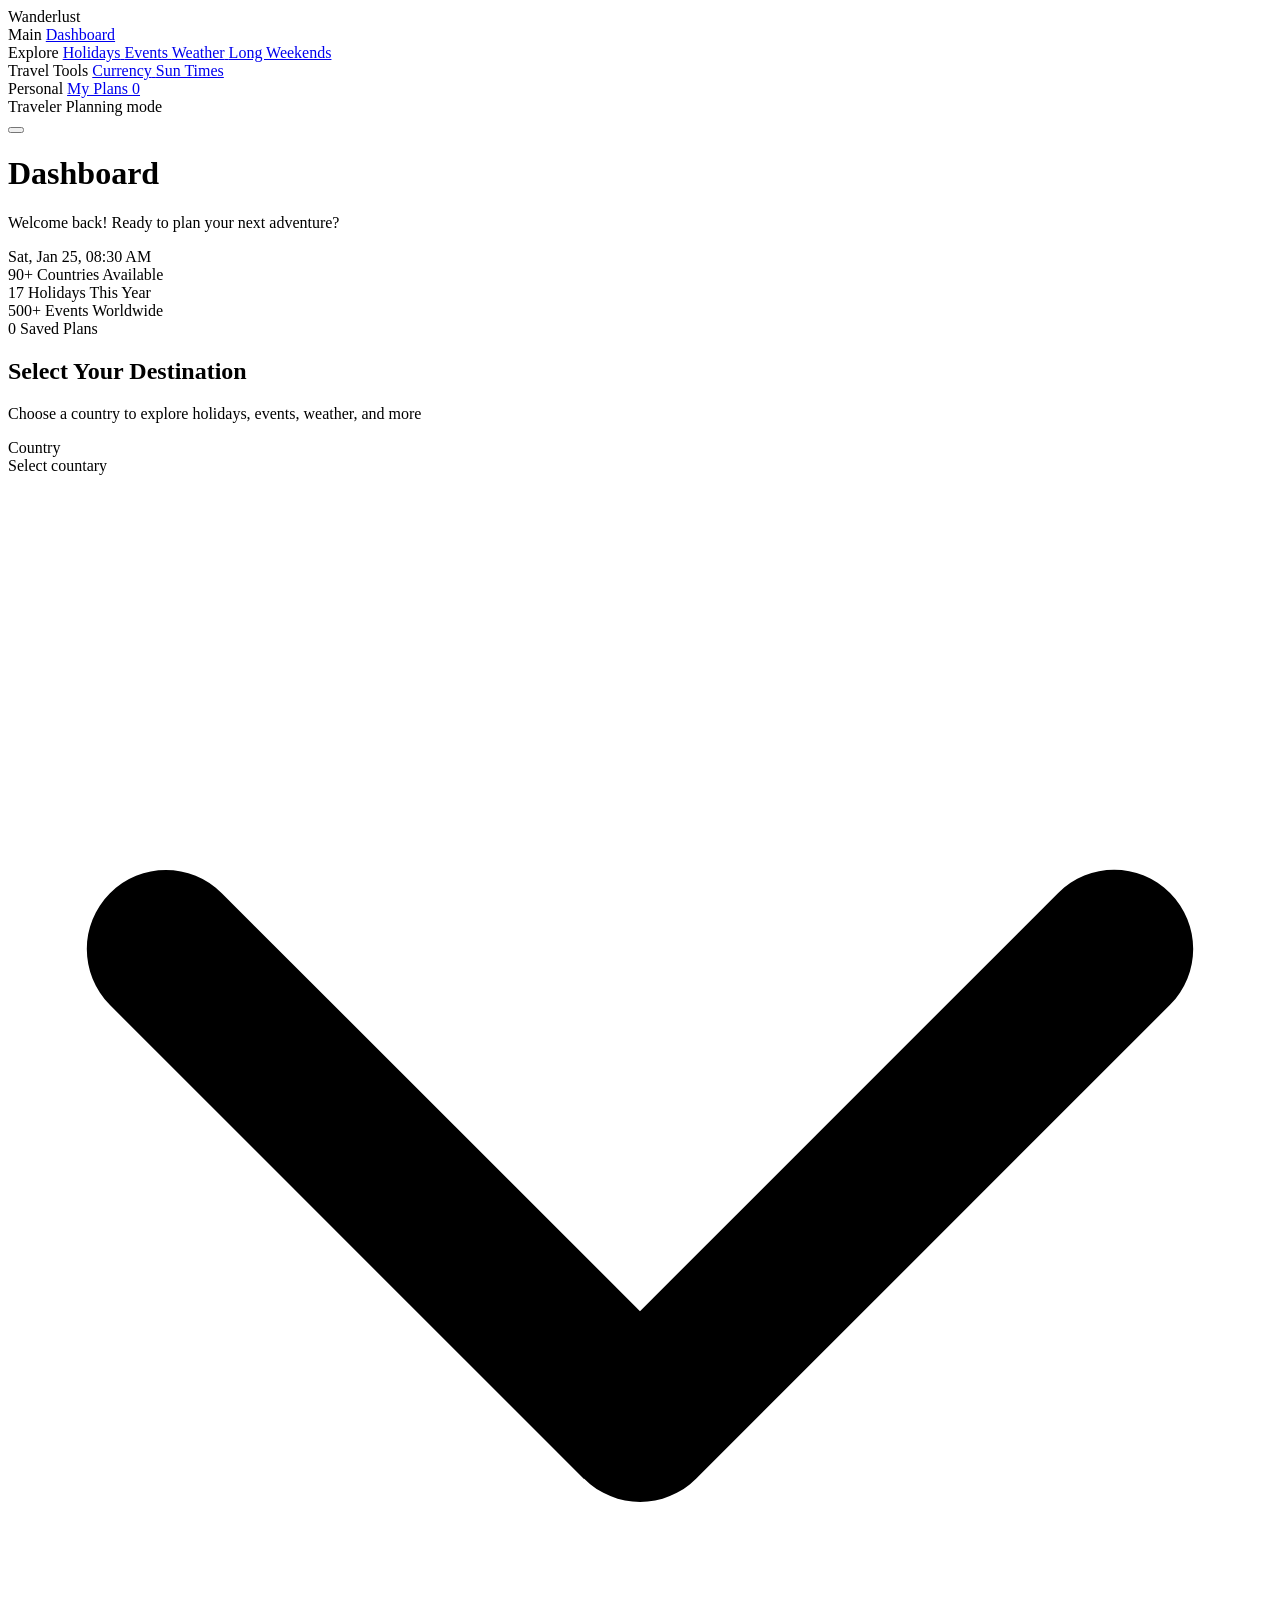
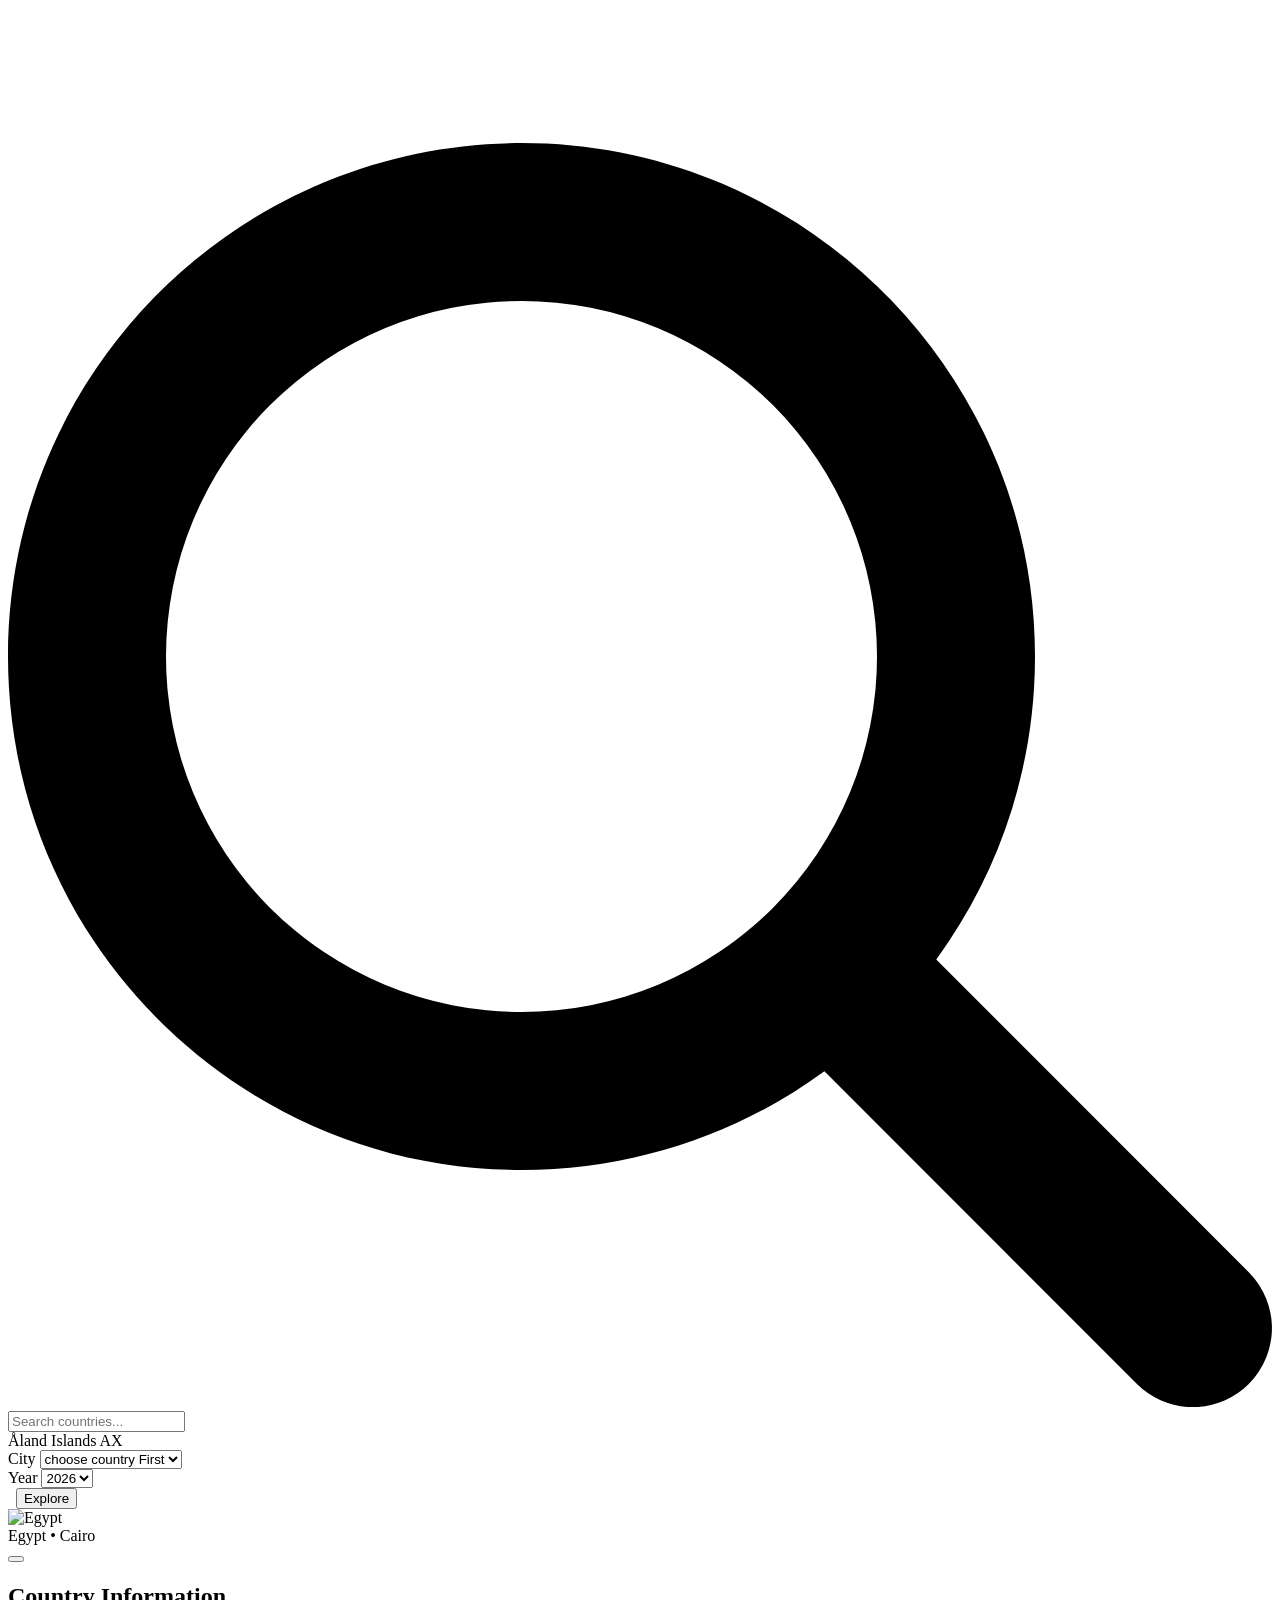
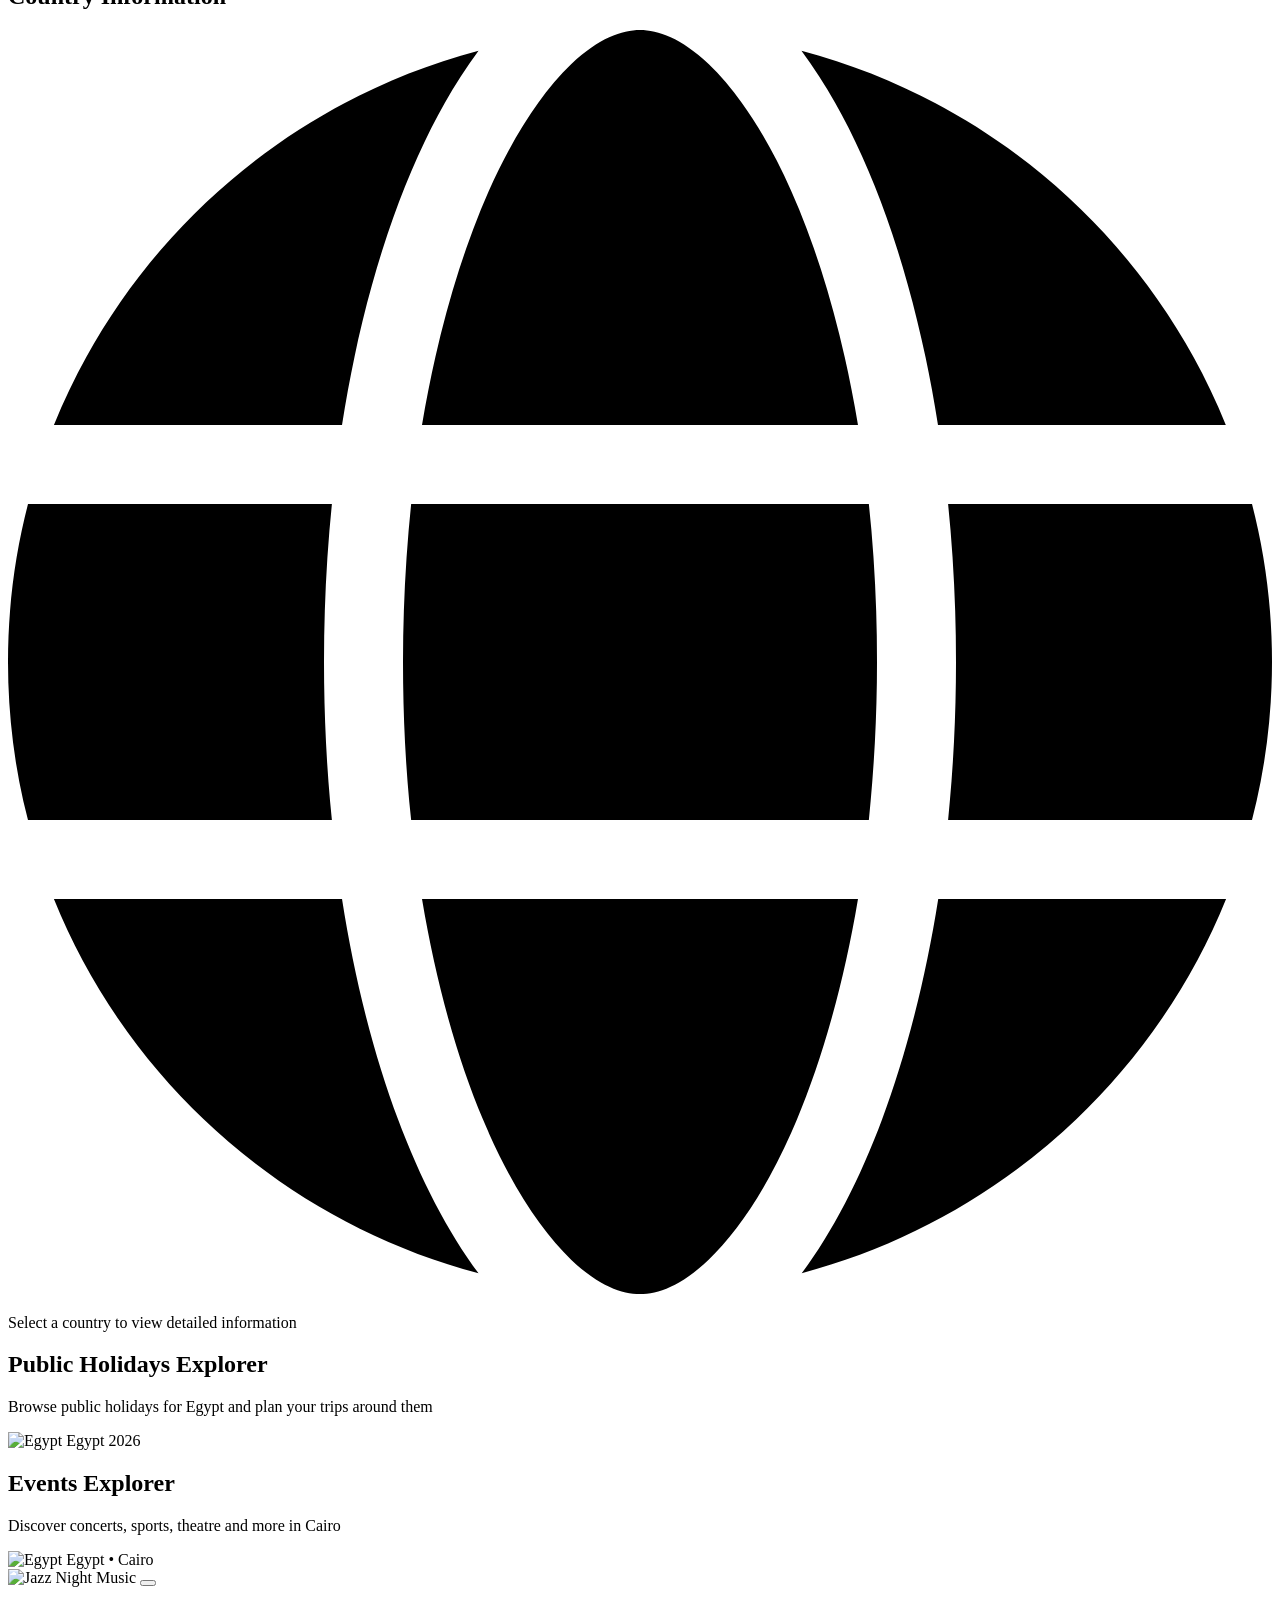
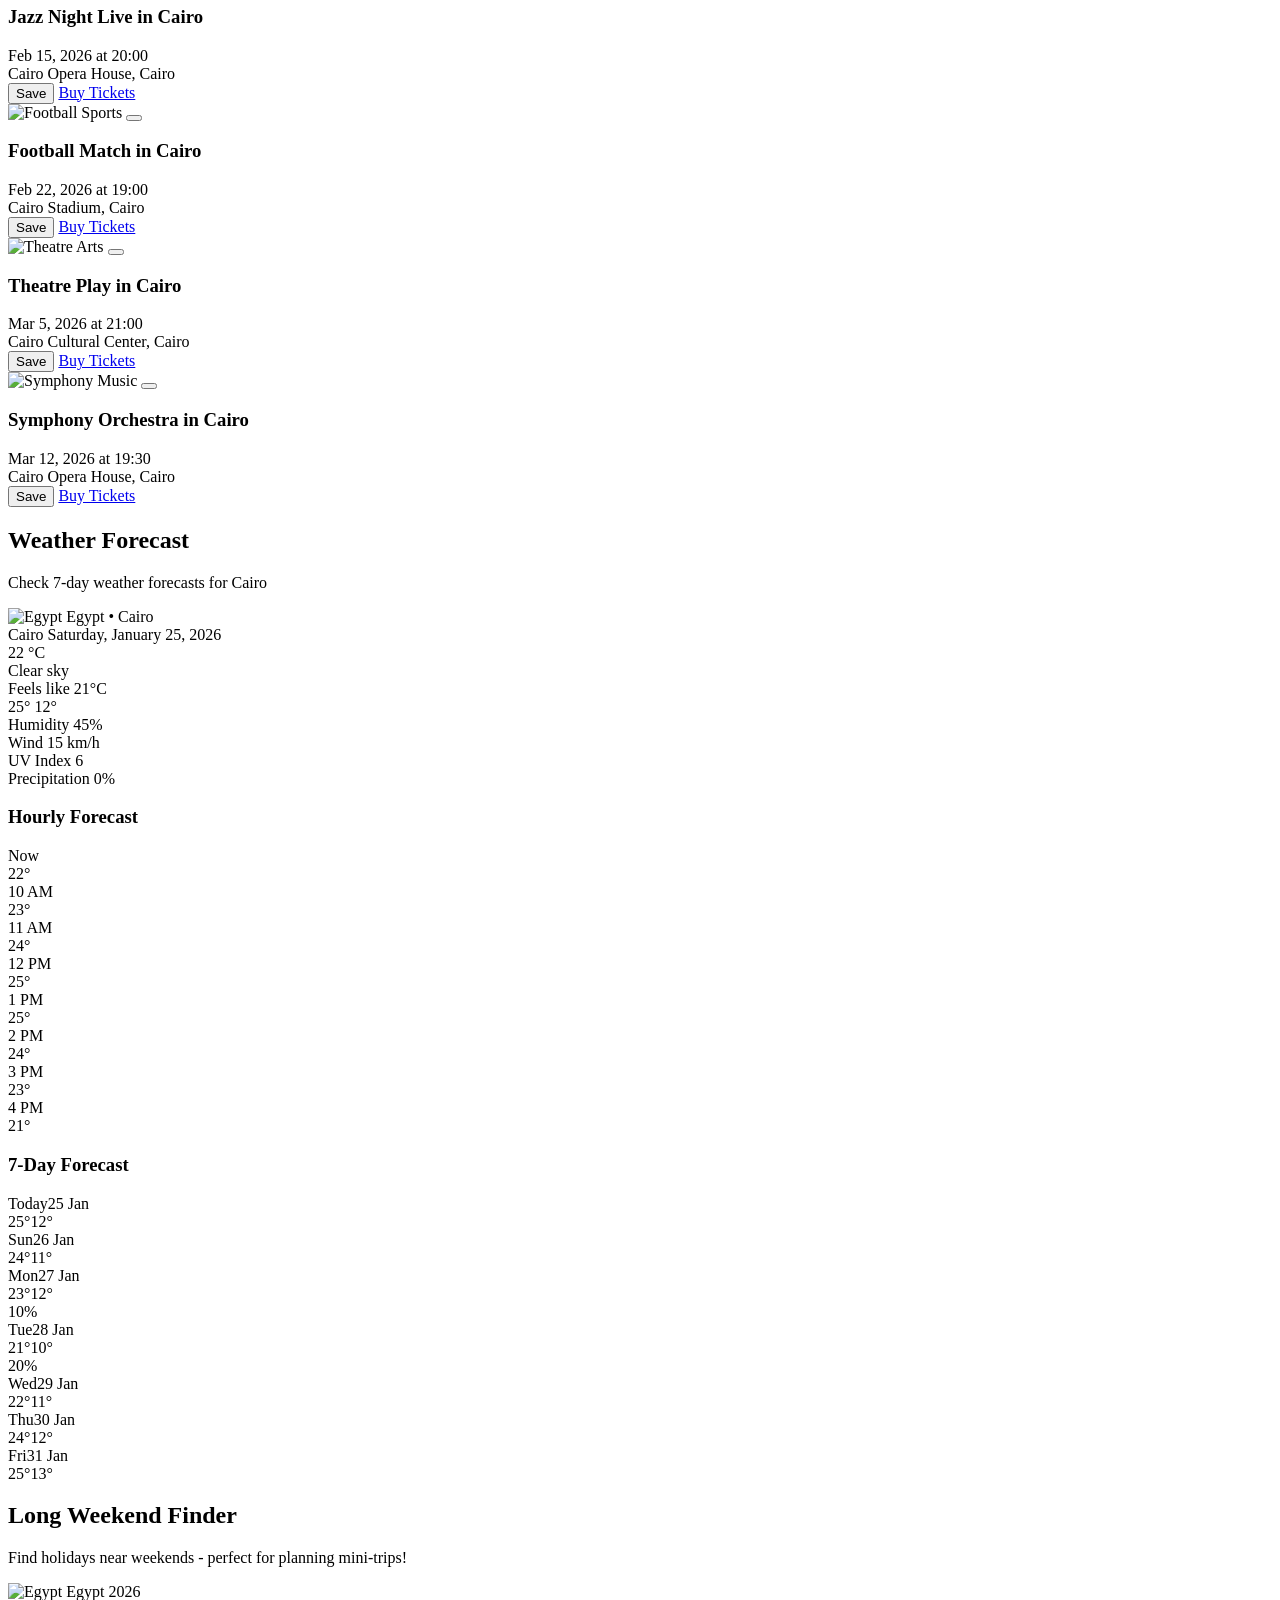
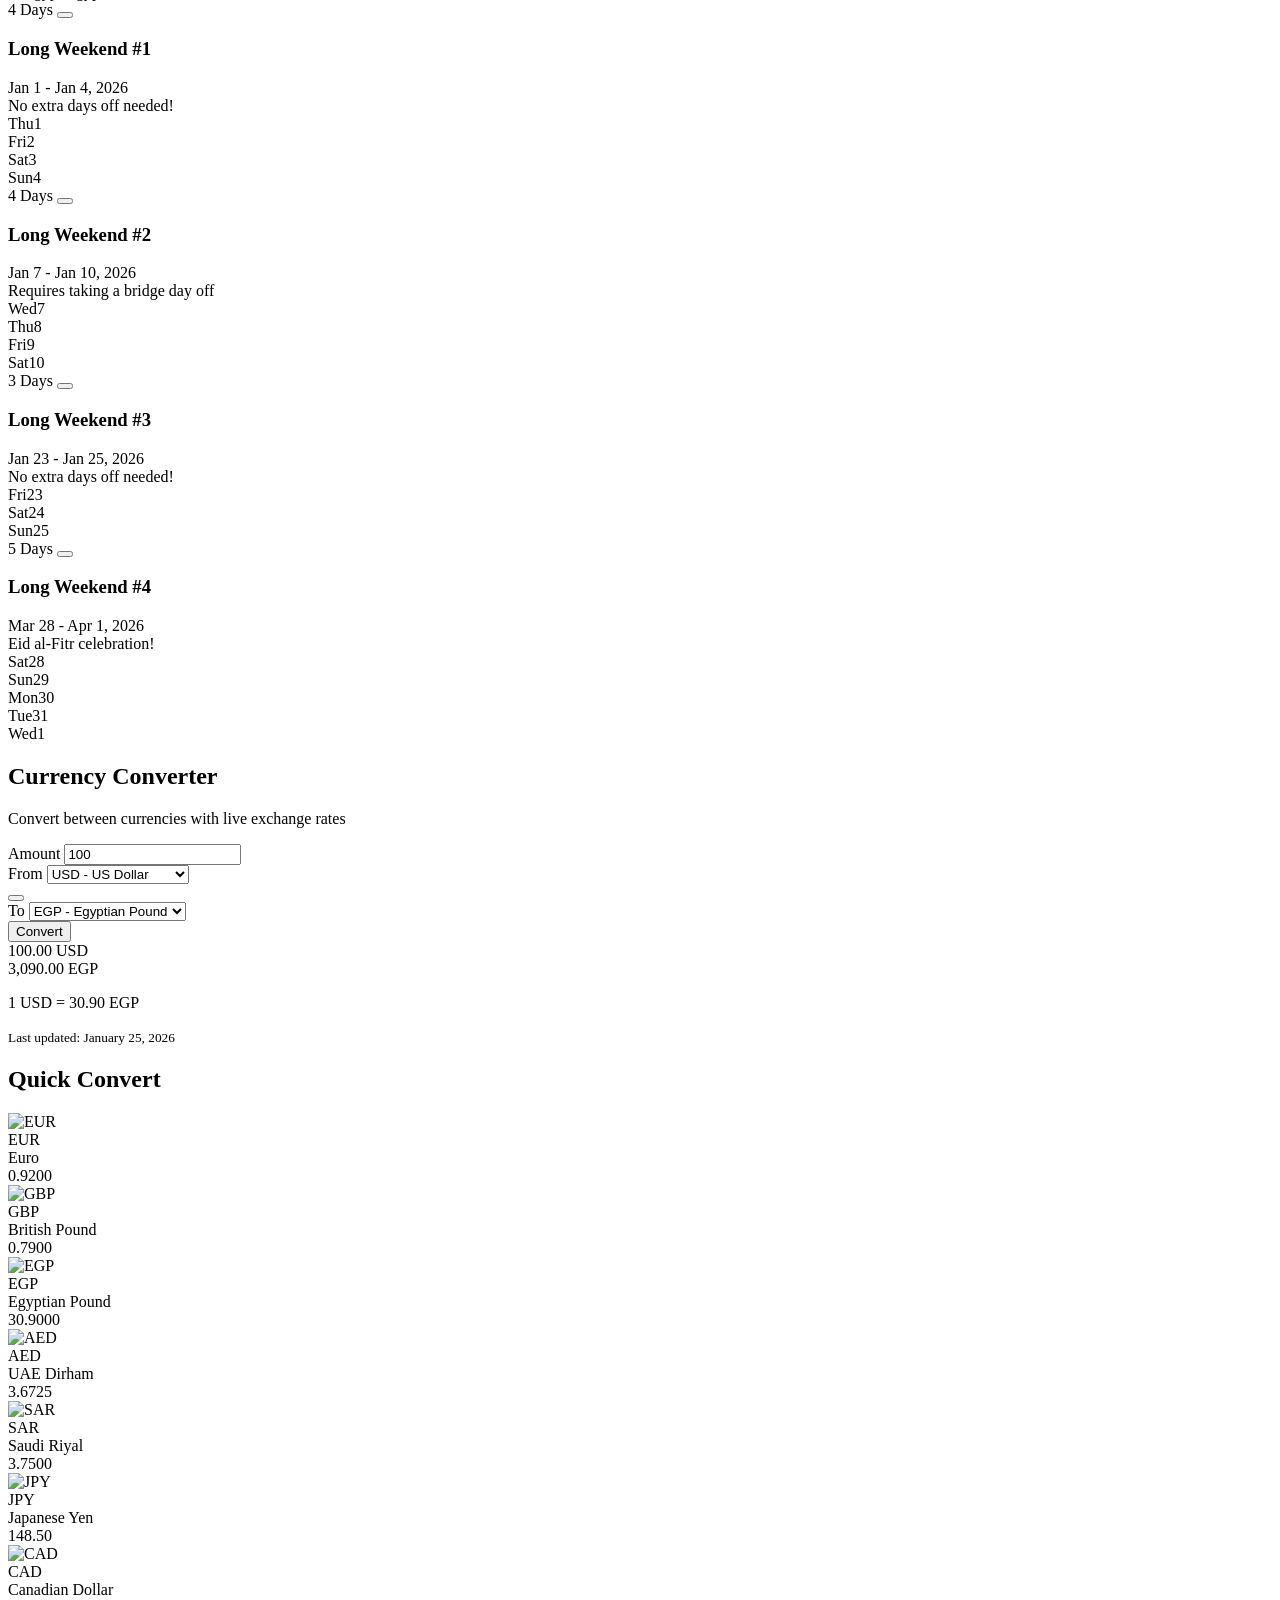
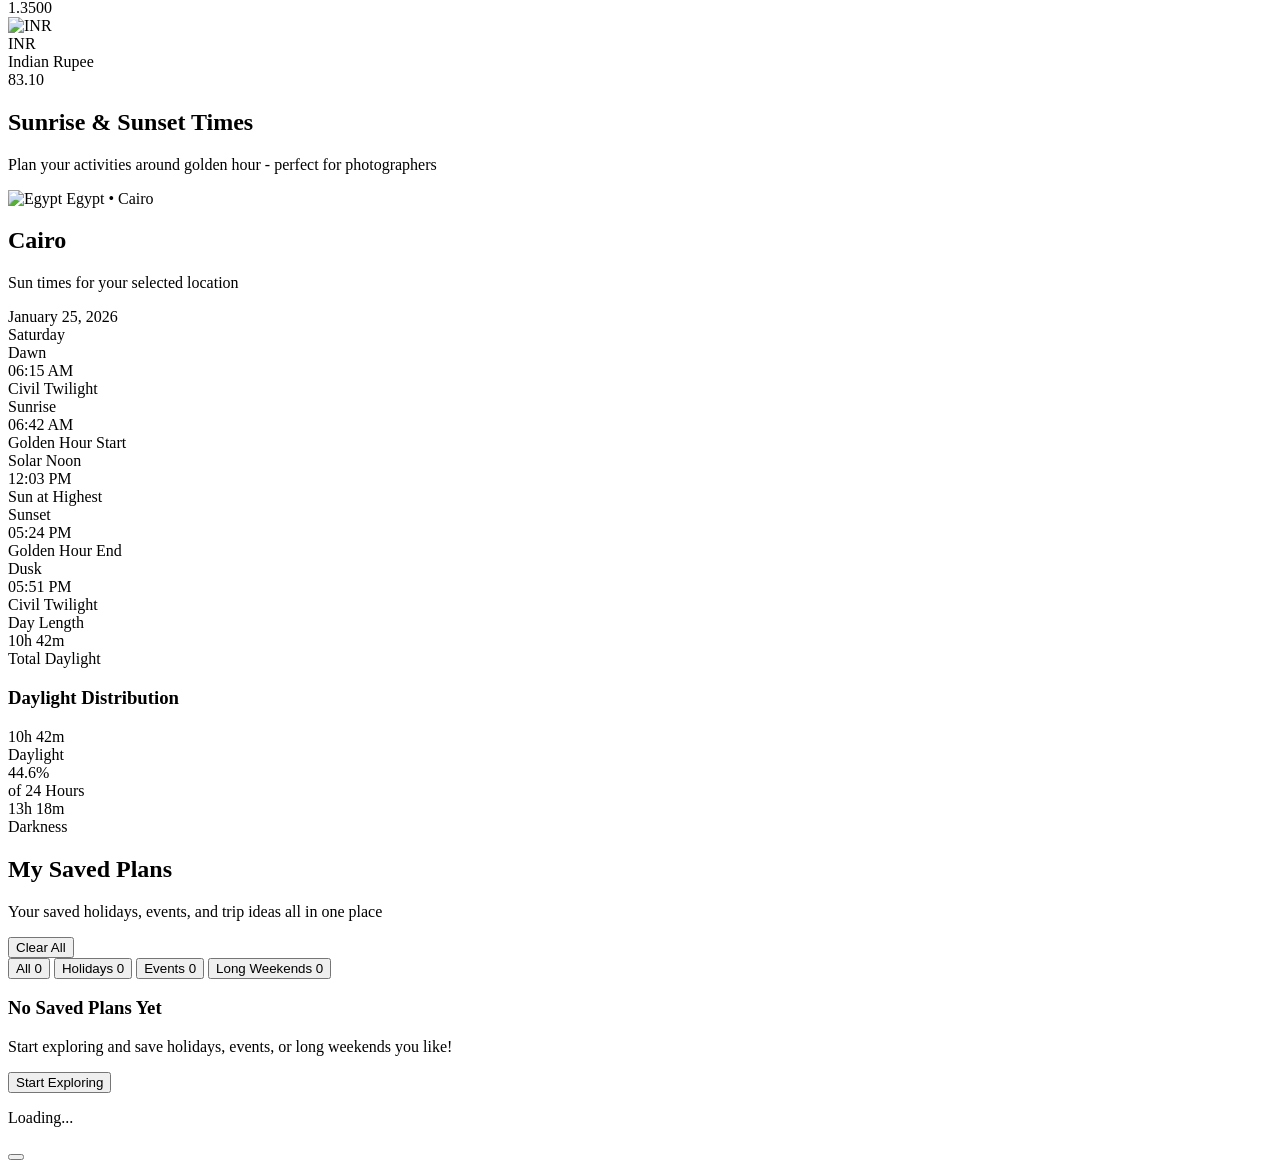
==== index.html @ de65365e "Update and rename index .html to index.html" ====
<!DOCTYPE html>
<html lang="en">
<head>
  <meta charset="UTF-8" />
  <meta name="viewport" content="width=device-width, initial-scale=1.0" />
  <title>Wanderlust - Your Global Travel Planner (Starter)</title>
  
  <!-- Font Awesome -->
  <script>window.FontAwesomeConfig = { autoReplaceSvg: "nest" };</script>
  <script src="https://cdnjs.cloudflare.com/ajax/libs/font-awesome/6.4.0/js/all.min.js" crossorigin="anonymous"></script>
  
  <!-- Google Fonts -->
  <link rel="preconnect" href="https://fonts.googleapis.com" />
  <link rel="preconnect" href="https://fonts.gstatic.com" crossorigin />
  <link href="https://fonts.googleapis.com/css2?family=Poppins:wght@300;400;500;600;700;800&family=Inter:wght@300;400;500;600;700&display=swap" rel="stylesheet" />
  
  <!-- SweetAlert2 -->
  <script src="https://cdn.jsdelivr.net/npm/sweetalert2@11"></script>
  
  <!-- Stylesheets-->
  <link rel="stylesheet" href="./src/css/base.css" />
  <link rel="stylesheet" href="./src/css/layout.css" />
  <link rel="stylesheet" href="./src/css/components.css" />
  <link rel="stylesheet" href="./src/css/dashboard.css" />
  <link rel="stylesheet" href="./src/css/views.css" />
  <link rel="stylesheet" href="./src/css/weather.css" />
  <link rel="stylesheet" href="./src/css/widgets.css" />
  <link rel="stylesheet" href="./src/css/utilities.css" />
  
</head>
<body>
  
  <div id="app" class="flex min-h-screen">
    
    <!-- ======================= SIDEBAR ======================= -->
    <aside id="sidebar" class="sidebar">
      <div class="sidebar-logo">
        <div class="logo-icon"><i class="fa-solid fa-paper-plane"></i></div>
        <span class="logo-text">Wanderlust</span>
      </div>
      
      <nav class="sidebar-nav">
        <div class="nav-section">
          <span class="nav-section-title">Main</span>
          <a href="#" data-view="dashboard" class="nav-item active">
            <i class="fa-solid fa-house"></i><span>Dashboard</span>
          </a>
        </div>
        
        <div class="nav-section">
          <span class="nav-section-title">Explore</span>
          <a href="#" data-view="holidays"  class="nav-item" id="show-holidays-btn">
            <i class="fa-solid fa-calendar-days" ></i><span>Holidays</span>
          </a>
          <a href="#" data-view="events" class="nav-item">
            <i class="fa-solid fa-ticket"></i><span>Events</span>
          </a>
          <a href="#" data-view="weather" class="nav-item">
            <i class="fa-solid fa-cloud-sun"></i><span>Weather</span>
          </a>
          <a href="#" data-view="long-weekends" class="nav-item">
            <i class="fa-solid fa-umbrella-beach"></i><span>Long Weekends</span>
          </a>
        </div>
        
        <div class="nav-section">
          <span class="nav-section-title">Travel Tools</span>
          <a href="#" data-view="currency" class="nav-item">
            <i class="fa-solid fa-money-bill-transfer"></i><span>Currency</span>
          </a>
          <a href="#" data-view="sun-times" class="nav-item">
            <i class="fa-solid fa-sun"></i><span>Sun Times</span>
          </a>
        </div>
        
        <div class="nav-section">
          <span class="nav-section-title">Personal</span>
          <a href="#" data-view="my-plans" class="nav-item">
            <i class="fa-solid fa-heart"></i><span>My Plans</span>
            <span id="plans-count" class="nav-badge hidden">0</span>
          </a>
        </div>
      </nav>
      
      <div class="sidebar-footer">
        <div class="sidebar-user">
          <div class="user-avatar"><i class="fa-solid fa-user"></i></div>
          <div class="user-info">
            <span class="user-name">Traveler</span>
            <span class="user-status">Planning mode</span>
          </div>
        </div>
      </div>
    </aside>
    
    <div id="sidebar-overlay" class="sidebar-overlay hidden"></div>
    
    <!-- ======================= MAIN CONTENT ======================= -->
    <div class="main-wrapper">
      
      <!-- ======================= TOP HEADER ======================= -->
      <header id="top-header" class="top-header">
        <button id="mobile-menu-btn" class="mobile-menu-btn">
          <i class="fa-solid fa-bars"></i>
        </button>
        
        <div class="header-title">
          <h1 id="page-title">Dashboard</h1>
          <p id="page-subtitle">Welcome back! Ready to plan your next adventure?</p>
        </div>
        
        <div class="header-actions">
          <div class="header-datetime">
            <i class="fa-regular fa-clock"></i>
            <span id="current-datetime">Sat, Jan 25, 08:30 AM</span>
          </div>
        </div>
      </header>
      
      <!-- ======================= MAIN CONTENT AREA ======================= -->
      <main id="main-content" class="main-content">
        
        <!-- ==================== DASHBOARD VIEW ==================== -->
        <section id="dashboard-view" class="view active">
          
          <!-- Stats Cards -->
          <div class="stats-grid">
            <div class="stat-card stat-primary">
              <div class="stat-icon"><i class="fa-solid fa-earth-americas"></i></div>
              <div class="stat-content">
                <span class="stat-value" id="stat-countries">90+</span>
                <span class="stat-label">Countries Available</span>
              </div>
            </div>
            <div class="stat-card stat-success">
              <div class="stat-icon"><i class="fa-solid fa-calendar-check"></i></div>
              <div class="stat-content">
                <span class="stat-value" id="stat-holidays">17</span>
                <span class="stat-label">Holidays This Year</span>
              </div>
            </div>
            <div class="stat-card stat-warning">
              <div class="stat-icon"><i class="fa-solid fa-star"></i></div>
              <div class="stat-content">
                <span class="stat-value" id="stat-events">500+</span>
                <span class="stat-label">Events Worldwide</span>
              </div>
            </div>
            <div class="stat-card stat-danger">
              <div class="stat-icon"><i class="fa-solid fa-heart"></i></div>
              <div class="stat-content">
                <span class="stat-value" id="stat-saved">0</span>
                <span class="stat-label">Saved Plans</span>
              </div>
            </div>
          </div>
          
          <!-- Global Country Search -->
          <div class="section-card search-section">
            <div class="section-header">
              <h2><i class="fa-solid fa-globe"></i> Select Your Destination</h2>
              <p class="section-subtitle">Choose a country to explore holidays, events, weather, and more</p>
            </div>
            <div class="dashboard-search-form">
              <div class="search-form-row">
                <div class="form-group flex-2">
                  <label><i class="fa-solid fa-earth-americas"></i> Country</label>
                 <!-- <select id="global-country" class="form-select">
                    <option value="">Select Country</option>
                    <option value="EG" selected>🇪🇬 Egypt</option>
                     TODO: Populate dynamically from API 
                  </select>-->
                <!------------------------------------->
                <div class="custom-select-wrapper" id="global-country-custom"><div class="custom-select-trigger open">
    <span class="flag" ><img src="" alt="AL" class="flag-img" onerror="this.style.display='none'"></span>
    <span class="selected-text">Select countary</span>
    <i class="arrow" data-fa-i2svg=""><svg class="svg-inline--fa fa-chevron-down" aria-hidden="true" focusable="false" data-prefix="fas" data-icon="chevron-down" role="img" xmlns="http://www.w3.org/2000/svg" viewBox="0 0 512 512" data-fa-i2svg=""><path fill="currentColor" d="M233.4 406.6c12.5 12.5 32.8 12.5 45.3 0l192-192c12.5-12.5 12.5-32.8 0-45.3s-32.8-12.5-45.3 0L256 338.7 86.6 169.4c-12.5-12.5-32.8-12.5-45.3 0s-12.5 32.8 0 45.3l192 192z"></path></svg></i>
  </div><div class="custom-select-dropdown ">
    <div class="custom-select-search">
      <i data-fa-i2svg=""><svg class="svg-inline--fa fa-magnifying-glass" aria-hidden="true" focusable="false" data-prefix="fas" data-icon="magnifying-glass" role="img" xmlns="http://www.w3.org/2000/svg" viewBox="0 0 512 512" data-fa-i2svg=""><path fill="currentColor" d="M416 208c0 45.9-14.9 88.3-40 122.7L502.6 457.4c12.5 12.5 12.5 32.8 0 45.3s-32.8 12.5-45.3 0L330.7 376c-34.4 25.2-76.8 40-122.7 40C93.1 416 0 322.9 0 208S93.1 0 208 0S416 93.1 416 208zM208 352a144 144 0 1 0 0-288 144 144 0 1 0 0 288z"></path></svg></i>
      <input type="text" placeholder="Search countries..." autocomplete="off">
    </div>
    <div class="custom-select-options">
    <div class="custom-select-option" data-value="AX" data-name="Åland Islands">
      <img src="" alt="AX" class="flag-img" onerror="this.style.display='none'">
      <span class="country-name">Åland Islands</span>
      <span class="country-code">AX</span>
    </div>
  </div>
  </div></div>
                </div>
                <div class="form-group flex-2">
                  <label><i class="fa-solid fa-city"></i> City</label>
                  <select id="global-city" class="form-select">
                    <option value="Cairo" selected>choose country First</option>
                    <option value="Alexandria"></option>
                  </select>
                </div>
                <div class="form-group flex-1">
                  <label><i class="fa-solid fa-calendar"></i> Year</label>
                  <select id="global-year" class="form-select">
                    <option value="2026" selected>2026</option>
                    <option value="2027">2027</option>
                    <option value="2028">2028</option>
                  </select>
                </div>
                <div class="form-group search-btn-group">
                  <label>&nbsp;</label>
                  <button type="button" id="global-search-btn" class="btn btn-primary btn-explore">
                    <i class="fa-solid fa-magnifying-glass"></i>
                    <span>Explore</span>
                  </button>
                </div>
              </div>
              
              <!-- Selected Destination Display - STATIC EGYPT DATA -->
              <div id="selected-destination" class="selected-destination hidden">
                <div class="selected-flag">
                  <img id="selected-country-flag" src="https://flagcdn.com/w80/eg.png" alt="Egypt">
                </div>
                <div class="selected-info "  >
                  <span class="selected-country-name" id="selected-country-name">Egypt</span>
                  <span class="selected-city-name" id="selected-city-name">• Cairo</span>
                </div>
                <button class="clear-selection-btn" id="clear-selection-btn" >
                  <i class="fa-solid fa-xmark"></i>
                </button>
              </div>
            </div>
          </div>
          
          <!-- Country Info Section - STATIC EGYPT DATA -->
           
          <div class="section-card country-info-section" id="dashboard-country-info-section">
            <div class="section-header">
              <h2><i class="fa-solid fa-flag"></i> Country Information</h2>
            </div>
          <!--  <div id="dashboard-country-info" class="dashboard-country-info">
              
              <div class="dashboard-country-header">
                <img src="https://flagcdn.com/w160/eg.png" alt="Egypt" class="dashboard-country-flag">
                <div class="dashboard-country-title">
                  <h3>Egypt</h3>
                  <p class="official-name">Arab Republic of Egypt</p>
                  <span class="region"><i class="fa-solid fa-location-dot"></i> Africa • Northern Africa</span>
                </div>
              </div>
              
              <div class="dashboard-local-time">
                <div class="local-time-display">
                  <i class="fa-solid fa-clock"></i>
                  <span class="local-time-value" id="country-local-time">08:30:45 AM</span>
                  <span class="local-time-zone">UTC+02:00</span>
                </div>
              </div>
              
              <div class="dashboard-country-grid">
                <div class="dashboard-country-detail">
                  <i class="fa-solid fa-building-columns"></i>
                  <span class="label">Capital</span>
                  <span class="value">Cairo</span>
                </div>
                <div class="dashboard-country-detail">
                  <i class="fa-solid fa-users"></i>
                  <span class="label">Population</span>
                  <span class="value">102,334,403</span>
                </div>
                <div class="dashboard-country-detail">
                  <i class="fa-solid fa-ruler-combined"></i>
                  <span class="label">Area</span>
                  <span class="value">1,002,450 km²</span>
                </div>
                <div class="dashboard-country-detail">
                  <i class="fa-solid fa-globe"></i>
                  <span class="label">Continent</span>
                  <span class="value">Africa</span>
                </div>
                <div class="dashboard-country-detail">
                  <i class="fa-solid fa-phone"></i>
                  <span class="label">Calling Code</span>
                  <span class="value">+20</span>
                </div>
                <div class="dashboard-country-detail">
                  <i class="fa-solid fa-car"></i>
                  <span class="label">Driving Side</span>
                  <span class="value">Right</span>
                </div>
                <div class="dashboard-country-detail">
                  <i class="fa-solid fa-calendar-week"></i>
                  <span class="label">Week Starts</span>
                  <span class="value">Saturday</span>
                </div>
              </div>
              
              <div class="dashboard-country-extras">
                <div class="dashboard-country-extra">
                  <h4><i class="fa-solid fa-coins"></i> Currency</h4>
                  <div class="extra-tags">
                    <span class="extra-tag">Egyptian Pound (EGP £)</span>
                  </div>
                </div>
                <div class="dashboard-country-extra">
                  <h4><i class="fa-solid fa-language"></i> Languages</h4>
                  <div class="extra-tags">
                    <span class="extra-tag">Arabic</span>
                  </div>
                </div>
                <div class="dashboard-country-extra">
                  <h4><i class="fa-solid fa-map-location-dot"></i> Neighbors</h4>
                  <div class="extra-tags">
                    <span class="extra-tag border-tag">LBY</span>
                    <span class="extra-tag border-tag">SDN</span>
                    <span class="extra-tag border-tag">ISR</span>
                    <span class="extra-tag border-tag">PSE</span>
                  </div>
                </div>
              </div>
              
              <div class="dashboard-country-actions">
                <a href="https://www.google.com/maps/place/Egypt" target="_blank" class="btn-map-link">
                  <i class="fa-solid fa-map"></i> View on Google Maps
                </a>
              </div>
              
            </div>-->
           <div class="country-info-placeholder">
        <div class="placeholder-icon">
          <i data-fa-i2svg=""><svg class="svg-inline--fa fa-globe" aria-hidden="true" focusable="false" data-prefix="fas" data-icon="globe" role="img" xmlns="http://www.w3.org/2000/svg" viewBox="0 0 512 512" data-fa-i2svg=""><path fill="currentColor" d="M352 256c0 22.2-1.2 43.6-3.3 64H163.3c-2.2-20.4-3.3-41.8-3.3-64s1.2-43.6 3.3-64H348.7c2.2 20.4 3.3 41.8 3.3 64zm28.8-64H503.9c5.3 20.5 8.1 41.9 8.1 64s-2.8 43.5-8.1 64H380.8c2.1-20.6 3.2-42 3.2-64s-1.1-43.4-3.2-64zm112.6-32H376.7c-10-63.9-29.8-117.4-55.3-151.6c78.3 20.7 142 77.5 171.9 151.6zm-149.1 0H167.7c6.1-36.4 15.5-68.6 27-94.7c10.5-23.6 22.2-40.7 33.5-51.5C239.4 3.2 248.7 0 256 0s16.6 3.2 27.8 13.8c11.3 10.8 23 27.9 33.5 51.5c11.6 26 20.9 58.2 27 94.7zm-209 0H18.6C48.6 85.9 112.2 29.1 190.6 8.4C165.1 42.6 145.3 96.1 135.3 160zM8.1 192H131.2c-2.1 20.6-3.2 42-3.2 64s1.1 43.4 3.2 64H8.1C2.8 299.5 0 278.1 0 256s2.8-43.5 8.1-64zM194.7 446.6c-11.6-26-20.9-58.2-27-94.6H344.3c-6.1 36.4-15.5 68.6-27 94.6c-10.5 23.6-22.2 40.7-33.5 51.5C272.6 508.8 263.3 512 256 512s-16.6-3.2-27.8-13.8c-11.3-10.8-23-27.9-33.5-51.5zM135.3 352c10 63.9 29.8 117.4 55.3 151.6C112.2 482.9 48.6 426.1 18.6 352H135.3zm358.1 0c-30 74.1-93.6 130.9-171.9 151.6c25.5-34.2 45.2-87.7 55.3-151.6H493.4z"></path></svg></i>
        </div>
        <p>Select a country to view detailed information</p>
         </div>
          </div>
          
        </section>
        
        <!-- ==================== HOLIDAYS VIEW - STATIC EGYPT 2026 DATA ==================== -->
        <section id="holidays-view" class="view">
          <div class="view-header-card gradient-green">
            <div class="view-header-icon"><i class="fa-solid fa-calendar-days"></i></div>
            <div class="view-header-content">
              <h2>Public Holidays Explorer</h2>
              <p>Browse public holidays for Egypt and plan your trips around them</p>
            </div>
            <div class="view-header-selection" id="holidays-selection">
              <div class="current-selection-badge">
                <img src="https://flagcdn.com/w40/eg.png" alt="Egypt" class="selection-flag">
                <span>Egypt</span>
                <span class="selection-year">2026</span>
              </div>
            </div>
          </div>
          
          <div id="holidays-content" class="holidays-content">
            <!-- Static Egypt 2026 Holidays -->
            <!-- <div class="holiday-card">
              <div class="holiday-card-header">
                <div class="holiday-date-box"><span class="day">1</span><span class="month">Jan</span></div>
                <button class="holiday-action-btn"><i class="fa-regular fa-heart"></i></button>
              </div>
              <h3>New Year's Day</h3>
              <p class="holiday-name">New Year's Day</p>
              <div class="holiday-card-footer">
                <span class="holiday-day-badge"><i class="fa-regular fa-calendar"></i> Thursday</span>
                <span class="holiday-type-badge">Public</span>
              </div>
            </div>
            
            <div class="holiday-card">
              <div class="holiday-card-header">
                <div class="holiday-date-box"><span class="day">7</span><span class="month">Jan</span></div>
                <button class="holiday-action-btn"><i class="fa-regular fa-heart"></i></button>
              </div>
              <h3>Coptic Christmas</h3>
              <p class="holiday-name">Orthodox Christmas Day</p>
              <div class="holiday-card-footer">
                <span class="holiday-day-badge"><i class="fa-regular fa-calendar"></i> Wednesday</span>
                <span class="holiday-type-badge">Public</span>
              </div>
            </div>
            
            <div class="holiday-card">
              <div class="holiday-card-header">
                <div class="holiday-date-box"><span class="day">25</span><span class="month">Jan</span></div>
                <button class="holiday-action-btn"><i class="fa-regular fa-heart"></i></button>
              </div>
              <h3>Revolution Day</h3>
              <p class="holiday-name">25 January Revolution</p>
              <div class="holiday-card-footer">
                <span class="holiday-day-badge"><i class="fa-regular fa-calendar"></i> Sunday</span>
                <span class="holiday-type-badge">Public</span>
              </div>
            </div>
            
            <div class="holiday-card">
              <div class="holiday-card-header">
                <div class="holiday-date-box"><span class="day">30</span><span class="month">Mar</span></div>
                <button class="holiday-action-btn"><i class="fa-regular fa-heart"></i></button>
              </div>
              <h3>Eid al-Fitr</h3>
              <p class="holiday-name">End of Ramadan</p>
              <div class="holiday-card-footer">
                <span class="holiday-day-badge"><i class="fa-regular fa-calendar"></i> Monday</span>
                <span class="holiday-type-badge">Public</span>
              </div>
            </div>
            
            <div class="holiday-card">
              <div class="holiday-card-header">
                <div class="holiday-date-box"><span class="day">25</span><span class="month">Apr</span></div>
                <button class="holiday-action-btn"><i class="fa-regular fa-heart"></i></button>
              </div>
              <h3>Sinai Liberation Day</h3>
              <p class="holiday-name">Sinai Liberation Day</p>
              <div class="holiday-card-footer">
                <span class="holiday-day-badge"><i class="fa-regular fa-calendar"></i> Saturday</span>
                <span class="holiday-type-badge">Public</span>
              </div>
            </div>
            
            <div class="holiday-card">
              <div class="holiday-card-header">
                <div class="holiday-date-box"><span class="day">1</span><span class="month">May</span></div>
                <button class="holiday-action-btn"><i class="fa-regular fa-heart"></i></button>
              </div>
              <h3>Labour Day</h3>
              <p class="holiday-name">International Workers' Day</p>
              <div class="holiday-card-footer">
                <span class="holiday-day-badge"><i class="fa-regular fa-calendar"></i> Friday</span>
                <span class="holiday-type-badge">Public</span>
              </div>
            </div>
            
            <div class="holiday-card">
              <div class="holiday-card-header">
                <div class="holiday-date-box"><span class="day">6</span><span class="month">Jun</span></div>
                <button class="holiday-action-btn"><i class="fa-regular fa-heart"></i></button>
              </div>
              <h3>Eid al-Adha</h3>
              <p class="holiday-name">Feast of Sacrifice</p>
              <div class="holiday-card-footer">
                <span class="holiday-day-badge"><i class="fa-regular fa-calendar"></i> Saturday</span>
                <span class="holiday-type-badge">Public</span>
              </div>
            </div>
            
            <div class="holiday-card">
              <div class="holiday-card-header">
                <div class="holiday-date-box"><span class="day">23</span><span class="month">Jul</span></div>
                <button class="holiday-action-btn"><i class="fa-regular fa-heart"></i></button>
              </div>
              <h3>Revolution Day</h3>
              <p class="holiday-name">23 July Revolution</p>
              <div class="holiday-card-footer">
                <span class="holiday-day-badge"><i class="fa-regular fa-calendar"></i> Thursday</span>
                <span class="holiday-type-badge">Public</span>
              </div>
            </div>
            
            <div class="holiday-card">
              <div class="holiday-card-header">
                <div class="holiday-date-box"><span class="day">6</span><span class="month">Oct</span></div>
                <button class="holiday-action-btn"><i class="fa-regular fa-heart"></i></button>
              </div>
              <h3>Armed Forces Day</h3>
              <p class="holiday-name">October War Victory Day</p>
              <div class="holiday-card-footer">
                <span class="holiday-day-badge"><i class="fa-regular fa-calendar"></i> Tuesday</span>
                <span class="holiday-type-badge">Public</span>
              </div>
            </div>
          </div> -->
        </section>
        
        <!-- ==================== EVENTS VIEW - STATIC CAIRO DATA ==================== -->
        <section id="events-view" class="view">
          <div class="view-header-card gradient-purple">
            <div class="view-header-icon"><i class="fa-solid fa-ticket"></i></div>
            <div class="view-header-content">
              <h2>Events Explorer</h2>
              <p>Discover concerts, sports, theatre and more in Cairo</p>
            </div>
            <div class="view-header-selection">
              <div class="current-selection-badge">
                <img src="https://flagcdn.com/w40/eg.png" alt="Egypt" class="selection-flag">
                <span>Egypt</span>
                <span class="selection-city">• Cairo</span>
              </div>
            </div>
          </div>
          
          <div id="events-content" class="events-grid-layout">
            <div class="event-card">
              <div class="event-card-image">
                <img src="https://images.unsplash.com/photo-1493225457124-a3eb161ffa5f?w=400&h=200&fit=crop" alt="Jazz Night">
                <span class="event-card-category">Music</span>
                <button class="event-card-save"><i class="fa-regular fa-heart"></i></button>
              </div>
              <div class="event-card-body">
                <h3>Jazz Night Live in Cairo</h3>
                <div class="event-card-info">
                  <div><i class="fa-regular fa-calendar"></i>Feb 15, 2026 at 20:00</div>
                  <div><i class="fa-solid fa-location-dot"></i>Cairo Opera House, Cairo</div>
                </div>
                <div class="event-card-footer">
                  <button class="btn-event"><i class="fa-regular fa-heart"></i> Save</button>
                  <a href="#" class="btn-buy-ticket"><i class="fa-solid fa-ticket"></i> Buy Tickets</a>
                </div>
              </div>
            </div>
            
            <div class="event-card">
              <div class="event-card-image">
                <img src="https://images.unsplash.com/photo-1461896836934-ffe607ba8211?w=400&h=200&fit=crop" alt="Football">
                <span class="event-card-category">Sports</span>
                <button class="event-card-save"><i class="fa-regular fa-heart"></i></button>
              </div>
              <div class="event-card-body">
                <h3>Football Match in Cairo</h3>
                <div class="event-card-info">
                  <div><i class="fa-regular fa-calendar"></i>Feb 22, 2026 at 19:00</div>
                  <div><i class="fa-solid fa-location-dot"></i>Cairo Stadium, Cairo</div>
                </div>
                <div class="event-card-footer">
                  <button class="btn-event"><i class="fa-regular fa-heart"></i> Save</button>
                  <a href="#" class="btn-buy-ticket"><i class="fa-solid fa-ticket"></i> Buy Tickets</a>
                </div>
              </div>
            </div>
            
            <div class="event-card">
              <div class="event-card-image">
                <img src="https://images.unsplash.com/photo-1507676184212-d03ab07a01bf?w=400&h=200&fit=crop" alt="Theatre">
                <span class="event-card-category">Arts</span>
                <button class="event-card-save"><i class="fa-regular fa-heart"></i></button>
              </div>
              <div class="event-card-body">
                <h3>Theatre Play in Cairo</h3>
                <div class="event-card-info">
                  <div><i class="fa-regular fa-calendar"></i>Mar 5, 2026 at 21:00</div>
                  <div><i class="fa-solid fa-location-dot"></i>Cairo Cultural Center, Cairo</div>
                </div>
                <div class="event-card-footer">
                  <button class="btn-event"><i class="fa-regular fa-heart"></i> Save</button>
                  <a href="#" class="btn-buy-ticket"><i class="fa-solid fa-ticket"></i> Buy Tickets</a>
                </div>
              </div>
            </div>
            
            <div class="event-card">
              <div class="event-card-image">
                <img src="https://images.unsplash.com/photo-1514320291840-2e0a9bf2a9ae?w=400&h=200&fit=crop" alt="Symphony">
                <span class="event-card-category">Music</span>
                <button class="event-card-save"><i class="fa-regular fa-heart"></i></button>
              </div>
              <div class="event-card-body">
                <h3>Symphony Orchestra in Cairo</h3>
                <div class="event-card-info">
                  <div><i class="fa-regular fa-calendar"></i>Mar 12, 2026 at 19:30</div>
                  <div><i class="fa-solid fa-location-dot"></i>Cairo Opera House, Cairo</div>
                </div>
                <div class="event-card-footer">
                  <button class="btn-event"><i class="fa-regular fa-heart"></i> Save</button>
                  <a href="#" class="btn-buy-ticket"><i class="fa-solid fa-ticket"></i> Buy Tickets</a>
                </div>
              </div>
            </div>
          </div>
        </section>
        
        <!-- ==================== WEATHER VIEW - STATIC CAIRO DATA ==================== -->
        <section id="weather-view" class="view">
          <div class="view-header-card gradient-blue">
            <div class="view-header-icon"><i class="fa-solid fa-cloud-sun"></i></div>
            <div class="view-header-content">
              <h2>Weather Forecast</h2>
              <p>Check 7-day weather forecasts for Cairo</p>
            </div>
            <div class="view-header-selection">
              <div class="current-selection-badge">
                <img src="https://flagcdn.com/w40/eg.png" alt="Egypt" class="selection-flag">
                <span>Egypt</span>
                <span class="selection-city">• Cairo</span>
              </div>
            </div>
          </div>
          
          <div id="weather-content" class="weather-layout">
            <!-- Current Weather Hero -->
            <div class="weather-hero-card weather-sunny">
              <div class="weather-location">
                <i class="fa-solid fa-location-dot"></i>
                <span>Cairo</span>
                <span class="weather-time">Saturday, January 25, 2026</span>
              </div>
              <div class="weather-hero-main">
                <div class="weather-hero-left">
                  <div class="weather-hero-icon"><i class="fa-solid fa-sun"></i></div>
                  <div class="weather-hero-temp">
                    <span class="temp-value">22</span>
                    <span class="temp-unit">°C</span>
                  </div>
                </div>
                <div class="weather-hero-right">
                  <div class="weather-condition">Clear sky</div>
                  <div class="weather-feels">Feels like 21°C</div>
                  <div class="weather-high-low">
                    <span class="high"><i class="fa-solid fa-arrow-up"></i> 25°</span>
                    <span class="low"><i class="fa-solid fa-arrow-down"></i> 12°</span>
                  </div>
                </div>
              </div>
            </div>
            
            <!-- Weather Details Grid -->
            <div class="weather-details-grid">
              <div class="weather-detail-card">
                <div class="detail-icon humidity"><i class="fa-solid fa-droplet"></i></div>
                <div class="detail-info">
                  <span class="detail-label">Humidity</span>
                  <span class="detail-value">45%</span>
                </div>
              </div>
              <div class="weather-detail-card">
                <div class="detail-icon wind"><i class="fa-solid fa-wind"></i></div>
                <div class="detail-info">
                  <span class="detail-label">Wind</span>
                  <span class="detail-value">15 km/h</span>
                </div>
              </div>
              <div class="weather-detail-card">
                <div class="detail-icon uv"><i class="fa-solid fa-sun"></i></div>
                <div class="detail-info">
                  <span class="detail-label">UV Index</span>
                  <span class="detail-value">6</span>
                </div>
              </div>
              <div class="weather-detail-card">
                <div class="detail-icon precip"><i class="fa-solid fa-cloud-rain"></i></div>
                <div class="detail-info">
                  <span class="detail-label">Precipitation</span>
                  <span class="detail-value">0%</span>
                </div>
              </div>
            </div>
            
            <!-- Hourly Forecast -->
            <div class="weather-section">
              <h3 class="weather-section-title"><i class="fa-solid fa-clock"></i> Hourly Forecast</h3>
              <div class="hourly-scroll">
                <div class="hourly-item now">
                  <span class="hourly-time">Now</span>
                  <div class="hourly-icon"><i class="fa-solid fa-sun"></i></div>
                  <span class="hourly-temp">22°</span>
                </div>
                <div class="hourly-item">
                  <span class="hourly-time">10 AM</span>
                  <div class="hourly-icon"><i class="fa-solid fa-sun"></i></div>
                  <span class="hourly-temp">23°</span>
                </div>
                <div class="hourly-item">
                  <span class="hourly-time">11 AM</span>
                  <div class="hourly-icon"><i class="fa-solid fa-sun"></i></div>
                  <span class="hourly-temp">24°</span>
                </div>
                <div class="hourly-item">
                  <span class="hourly-time">12 PM</span>
                  <div class="hourly-icon"><i class="fa-solid fa-sun"></i></div>
                  <span class="hourly-temp">25°</span>
                </div>
                <div class="hourly-item">
                  <span class="hourly-time">1 PM</span>
                  <div class="hourly-icon"><i class="fa-solid fa-sun"></i></div>
                  <span class="hourly-temp">25°</span>
                </div>
                <div class="hourly-item">
                  <span class="hourly-time">2 PM</span>
                  <div class="hourly-icon"><i class="fa-solid fa-cloud-sun"></i></div>
                  <span class="hourly-temp">24°</span>
                </div>
                <div class="hourly-item">
                  <span class="hourly-time">3 PM</span>
                  <div class="hourly-icon"><i class="fa-solid fa-cloud-sun"></i></div>
                  <span class="hourly-temp">23°</span>
                </div>
                <div class="hourly-item">
                  <span class="hourly-time">4 PM</span>
                  <div class="hourly-icon"><i class="fa-solid fa-cloud"></i></div>
                  <span class="hourly-temp">21°</span>
                </div>
              </div>
            </div>
            
            <!-- 7-Day Forecast -->
            <div class="weather-section">
              <h3 class="weather-section-title"><i class="fa-solid fa-calendar-week"></i> 7-Day Forecast</h3>
              <div class="forecast-list">
                <div class="forecast-day today">
                  <div class="forecast-day-name"><span class="day-label">Today</span><span class="day-date">25 Jan</span></div>
                  <div class="forecast-icon"><i class="fa-solid fa-sun"></i></div>
                  <div class="forecast-temps"><span class="temp-max">25°</span><span class="temp-min">12°</span></div>
                  <div class="forecast-precip"></div>
                </div>
                <div class="forecast-day">
                  <div class="forecast-day-name"><span class="day-label">Sun</span><span class="day-date">26 Jan</span></div>
                  <div class="forecast-icon"><i class="fa-solid fa-sun"></i></div>
                  <div class="forecast-temps"><span class="temp-max">24°</span><span class="temp-min">11°</span></div>
                  <div class="forecast-precip"></div>
                </div>
                <div class="forecast-day">
                  <div class="forecast-day-name"><span class="day-label">Mon</span><span class="day-date">27 Jan</span></div>
                  <div class="forecast-icon"><i class="fa-solid fa-cloud-sun"></i></div>
                  <div class="forecast-temps"><span class="temp-max">23°</span><span class="temp-min">12°</span></div>
                  <div class="forecast-precip"><i class="fa-solid fa-droplet"></i><span>10%</span></div>
                </div>
                <div class="forecast-day">
                  <div class="forecast-day-name"><span class="day-label">Tue</span><span class="day-date">28 Jan</span></div>
                  <div class="forecast-icon"><i class="fa-solid fa-cloud"></i></div>
                  <div class="forecast-temps"><span class="temp-max">21°</span><span class="temp-min">10°</span></div>
                  <div class="forecast-precip"><i class="fa-solid fa-droplet"></i><span>20%</span></div>
                </div>
                <div class="forecast-day">
                  <div class="forecast-day-name"><span class="day-label">Wed</span><span class="day-date">29 Jan</span></div>
                  <div class="forecast-icon"><i class="fa-solid fa-sun"></i></div>
                  <div class="forecast-temps"><span class="temp-max">22°</span><span class="temp-min">11°</span></div>
                  <div class="forecast-precip"></div>
                </div>
                <div class="forecast-day">
                  <div class="forecast-day-name"><span class="day-label">Thu</span><span class="day-date">30 Jan</span></div>
                  <div class="forecast-icon"><i class="fa-solid fa-sun"></i></div>
                  <div class="forecast-temps"><span class="temp-max">24°</span><span class="temp-min">12°</span></div>
                  <div class="forecast-precip"></div>
                </div>
                <div class="forecast-day">
                  <div class="forecast-day-name"><span class="day-label">Fri</span><span class="day-date">31 Jan</span></div>
                  <div class="forecast-icon"><i class="fa-solid fa-sun"></i></div>
                  <div class="forecast-temps"><span class="temp-max">25°</span><span class="temp-min">13°</span></div>
                  <div class="forecast-precip"></div>
                </div>
              </div>
            </div>
          </div>
        </section>
        
        <!-- ==================== LONG WEEKENDS VIEW - STATIC EGYPT DATA ==================== -->
        <section id="long-weekends-view" class="view">
          <div class="view-header-card gradient-orange">
            <div class="view-header-icon"><i class="fa-solid fa-umbrella-beach"></i></div>
            <div class="view-header-content">
              <h2>Long Weekend Finder</h2>
              <p>Find holidays near weekends - perfect for planning mini-trips!</p>
            </div>
            <div class="view-header-selection">
              <div class="current-selection-badge">
                <img src="https://flagcdn.com/w40/eg.png" alt="Egypt" class="selection-flag">
                <span>Egypt</span>
                <span class="selection-year">2026</span>
              </div>
            </div>
          </div>
          
          <div id="lw-content" class="lw-grid">
            <div class="lw-card">
              <div class="lw-card-header">
                <span class="lw-badge"><i class="fa-solid fa-calendar-days"></i> 4 Days</span>
                <button class="holiday-action-btn"><i class="fa-regular fa-heart"></i></button>
              </div>
              <h3>Long Weekend #1</h3>
              <div class="lw-dates"><i class="fa-regular fa-calendar"></i> Jan 1 - Jan 4, 2026</div>
              <div class="lw-info-box success"><i class="fa-solid fa-check-circle"></i> No extra days off needed!</div>
              <div class="lw-days-visual">
                <div class="lw-day"><span class="name">Thu</span><span class="num">1</span></div>
                <div class="lw-day weekend"><span class="name">Fri</span><span class="num">2</span></div>
                <div class="lw-day weekend"><span class="name">Sat</span><span class="num">3</span></div>
                <div class="lw-day weekend"><span class="name">Sun</span><span class="num">4</span></div>
              </div>
            </div>
            
            <div class="lw-card">
              <div class="lw-card-header">
                <span class="lw-badge"><i class="fa-solid fa-calendar-days"></i> 4 Days</span>
                <button class="holiday-action-btn"><i class="fa-regular fa-heart"></i></button>
              </div>
              <h3>Long Weekend #2</h3>
              <div class="lw-dates"><i class="fa-regular fa-calendar"></i> Jan 7 - Jan 10, 2026</div>
              <div class="lw-info-box warning"><i class="fa-solid fa-info-circle"></i> Requires taking a bridge day off</div>
              <div class="lw-days-visual">
                <div class="lw-day"><span class="name">Wed</span><span class="num">7</span></div>
                <div class="lw-day"><span class="name">Thu</span><span class="num">8</span></div>
                <div class="lw-day weekend"><span class="name">Fri</span><span class="num">9</span></div>
                <div class="lw-day weekend"><span class="name">Sat</span><span class="num">10</span></div>
              </div>
            </div>
            
            <div class="lw-card">
              <div class="lw-card-header">
                <span class="lw-badge"><i class="fa-solid fa-calendar-days"></i> 3 Days</span>
                <button class="holiday-action-btn"><i class="fa-regular fa-heart"></i></button>
              </div>
              <h3>Long Weekend #3</h3>
              <div class="lw-dates"><i class="fa-regular fa-calendar"></i> Jan 23 - Jan 25, 2026</div>
              <div class="lw-info-box success"><i class="fa-solid fa-check-circle"></i> No extra days off needed!</div>
              <div class="lw-days-visual">
                <div class="lw-day weekend"><span class="name">Fri</span><span class="num">23</span></div>
                <div class="lw-day weekend"><span class="name">Sat</span><span class="num">24</span></div>
                <div class="lw-day"><span class="name">Sun</span><span class="num">25</span></div>
              </div>
            </div>
            
            <div class="lw-card">
              <div class="lw-card-header">
                <span class="lw-badge"><i class="fa-solid fa-calendar-days"></i> 5 Days</span>
                <button class="holiday-action-btn"><i class="fa-regular fa-heart"></i></button>
              </div>
              <h3>Long Weekend #4</h3>
              <div class="lw-dates"><i class="fa-regular fa-calendar"></i> Mar 28 - Apr 1, 2026</div>
              <div class="lw-info-box success"><i class="fa-solid fa-check-circle"></i> Eid al-Fitr celebration!</div>
              <div class="lw-days-visual">
                <div class="lw-day weekend"><span class="name">Sat</span><span class="num">28</span></div>
                <div class="lw-day weekend"><span class="name">Sun</span><span class="num">29</span></div>
                <div class="lw-day"><span class="name">Mon</span><span class="num">30</span></div>
                <div class="lw-day"><span class="name">Tue</span><span class="num">31</span></div>
                <div class="lw-day"><span class="name">Wed</span><span class="num">1</span></div>
              </div>
            </div>
          </div>
        </section>
        
        <!-- ==================== CURRENCY CONVERTER VIEW - STATIC DATA ==================== -->
        <section id="currency-view" class="view">
          <div class="view-header-card gradient-gold">
            <div class="view-header-icon"><i class="fa-solid fa-money-bill-transfer"></i></div>
            <div class="view-header-content">
              <h2>Currency Converter</h2>
              <p>Convert between currencies with live exchange rates</p>
            </div>
          </div>
          
          <div class="currency-converter-card">
            <div class="currency-form">
              <div class="currency-input-group">
                <label>Amount</label>
                <input type="number" id="currency-amount" class="currency-amount-input" value="100" min="0">
              </div>
              
              <div class="currency-selects">
                <div class="currency-select-group">
                  <label>From</label>
                  <select id="currency-from" class="form-select">
                    <option value="USD" selected>USD - US Dollar</option>
                    <option value="EUR">EUR - Euro</option>
                    <option value="GBP">GBP - British Pound</option>
                  </select>
                </div>
                <div class="currency-swap-wrapper">
                  <button class="currency-swap-btn" id="swap-currencies-btn">
                    <i class="fa-solid fa-arrow-right-arrow-left"></i>
                  </button>
                </div>
                <div class="currency-select-group">
                  <label>To</label>
                  <select id="currency-to" class="form-select">
                    <option value="EGP" selected>EGP - Egyptian Pound</option>
                    <option value="EUR">EUR - Euro</option>
                    <option value="USD">USD - US Dollar</option>
                  </select>
                </div>
              </div>
              
              <button class="btn-primary btn-lg" id="convert-btn">
                <i class="fa-solid fa-calculator"></i> Convert
              </button>
            </div>
            
            <!-- Static Conversion Result -->
            <div id="currency-result" class="currency-result">
              <div class="conversion-display">
                <div class="conversion-from">
                  <span class="amount">100.00</span>
                  <span class="currency-code">USD</span>
                </div>
                <div class="conversion-equals"><i class="fa-solid fa-equals"></i></div>
                <div class="conversion-to">
                  <span class="amount">3,090.00</span>
                  <span class="currency-code">EGP</span>
                </div>
              </div>
              <div class="exchange-rate-info">
                <p>1 USD = 30.90 EGP</p>
                <small>Last updated: January 25, 2026</small>
              </div>
            </div>
          </div>
          
          <div class="section-card ">
            <div class="section-header">
              <h2><i class="fa-solid fa-star"></i> Quick Convert</h2>
            </div>
            <div class="popular-currencies-grid" id="popular-currencies">
              <div class="popular-currency-card">
                <img src="https://flagcdn.com/w40/eu.png" alt="EUR" class="flag">
                <div class="info"><div class="code">EUR</div><div class="name">Euro</div></div>
                <div class="rate">0.9200</div>
              </div>
              <div class="popular-currency-card">
                <img src="https://flagcdn.com/w40/gb.png" alt="GBP" class="flag">
                <div class="info"><div class="code">GBP</div><div class="name">British Pound</div></div>
                <div class="rate">0.7900</div>
              </div>
              <div class="popular-currency-card">
                <img src="https://flagcdn.com/w40/eg.png" alt="EGP" class="flag">
                <div class="info"><div class="code">EGP</div><div class="name">Egyptian Pound</div></div>
                <div class="rate">30.9000</div>
              </div>
              <div class="popular-currency-card">
                <img src="https://flagcdn.com/w40/ae.png" alt="AED" class="flag">
                <div class="info"><div class="code">AED</div><div class="name">UAE Dirham</div></div>
                <div class="rate">3.6725</div>
              </div>
              <div class="popular-currency-card">
                <img src="https://flagcdn.com/w40/sa.png" alt="SAR" class="flag">
                <div class="info"><div class="code">SAR</div><div class="name">Saudi Riyal</div></div>
                <div class="rate">3.7500</div>
              </div>
              <div class="popular-currency-card">
                <img src="https://flagcdn.com/w40/jp.png" alt="JPY" class="flag">
                <div class="info"><div class="code">JPY</div><div class="name">Japanese Yen</div></div>
                <div class="rate">148.50</div>
              </div>
              <div class="popular-currency-card">
                <img src="https://flagcdn.com/w40/ca.png" alt="CAD" class="flag">
                <div class="info"><div class="code">CAD</div><div class="name">Canadian Dollar</div></div>
                <div class="rate">1.3500</div>
              </div>
              <div class="popular-currency-card">
                <img src="https://flagcdn.com/w40/in.png" alt="INR" class="flag">
                <div class="info"><div class="code">INR</div><div class="name">Indian Rupee</div></div>
                <div class="rate">83.10</div>
              </div>
            </div>
          </div>
        </section>
        
        <!-- ==================== SUN TIMES VIEW - STATIC CAIRO DATA ==================== -->
        <section id="sun-times-view" class="view">
          <div class="view-header-card gradient-sunset">
            <div class="view-header-icon"><i class="fa-solid fa-sun"></i></div>
            <div class="view-header-content">
              <h2>Sunrise & Sunset Times</h2>
              <p>Plan your activities around golden hour - perfect for photographers</p>
            </div>
            <div class="view-header-selection">
              <div class="current-selection-badge">
                <img src="https://flagcdn.com/w40/eg.png" alt="Egypt" class="selection-flag">
                <span>Egypt</span>
                <span class="selection-city">• Cairo</span>
              </div>
            </div>
          </div>
          
          <div id="sun-times-content" class="sun-times-layout">
            <div class="sun-main-card">
              <div class="sun-main-header">
                <div class="sun-location">
                  <h2><i class="fa-solid fa-location-dot"></i> Cairo</h2>
                  <p>Sun times for your selected location</p>
                </div>
                <div class="sun-date-display">
                  <div class="date">January 25, 2026</div>
                  <div class="day">Saturday</div>
                </div>
              </div>
              
              <div class="sun-times-grid">
                <div class="sun-time-card dawn">
                  <div class="icon"><i class="fa-solid fa-moon"></i></div>
                  <div class="label">Dawn</div>
                  <div class="time">06:15 AM</div>
                  <div class="sub-label">Civil Twilight</div>
                </div>
                <div class="sun-time-card sunrise">
                  <div class="icon"><i class="fa-solid fa-sun"></i></div>
                  <div class="label">Sunrise</div>
                  <div class="time">06:42 AM</div>
                  <div class="sub-label">Golden Hour Start</div>
                </div>
                <div class="sun-time-card noon">
                  <div class="icon"><i class="fa-solid fa-sun"></i></div>
                  <div class="label">Solar Noon</div>
                  <div class="time">12:03 PM</div>
                  <div class="sub-label">Sun at Highest</div>
                </div>
                <div class="sun-time-card sunset">
                  <div class="icon"><i class="fa-solid fa-sun"></i></div>
                  <div class="label">Sunset</div>
                  <div class="time">05:24 PM</div>
                  <div class="sub-label">Golden Hour End</div>
                </div>
                <div class="sun-time-card dusk">
                  <div class="icon"><i class="fa-solid fa-moon"></i></div>
                  <div class="label">Dusk</div>
                  <div class="time">05:51 PM</div>
                  <div class="sub-label">Civil Twilight</div>
                </div>
                <div class="sun-time-card daylight">
                  <div class="icon"><i class="fa-solid fa-hourglass-half"></i></div>
                  <div class="label">Day Length</div>
                  <div class="time">10h 42m</div>
                  <div class="sub-label">Total Daylight</div>
                </div>
              </div>
            </div>
            
            <div class="day-length-card">
              <h3><i class="fa-solid fa-chart-pie"></i> Daylight Distribution</h3>
              <div class="day-progress">
                <div class="day-progress-bar">
                  <div class="day-progress-fill" style="width: 44.6%"></div>
                </div>
              </div>
              <div class="day-length-stats">
                <div class="day-stat">
                  <div class="value">10h 42m</div>
                  <div class="label">Daylight</div>
                </div>
                <div class="day-stat">
                  <div class="value">44.6%</div>
                  <div class="label">of 24 Hours</div>
                </div>
                <div class="day-stat">
                  <div class="value">13h 18m</div>
                  <div class="label">Darkness</div>
                </div>
              </div>
            </div>
          </div>
        </section>
        
        <!-- ==================== MY PLANS VIEW - EMPTY STATE ==================== -->
        <section id="my-plans-view" class="view">
          <div class="view-header-card gradient-pink">
            <div class="view-header-icon"><i class="fa-solid fa-heart"></i></div>
            <div class="view-header-content">
              <h2>My Saved Plans</h2>
              <p>Your saved holidays, events, and trip ideas all in one place</p>
            </div>
            <div class="plans-actions">
              <button class="btn-white-outline" id="clear-all-plans-btn">
                <i class="fa-solid fa-trash"></i> Clear All
              </button>
            </div>
          </div>
          
          <div class="plans-filter-bar">
            <button class="plan-filter active" data-filter="all">
              <i class="fa-solid fa-layer-group"></i> All
              <span class="filter-count" id="filter-all-count">0</span>
            </button>
            <button class="plan-filter" data-filter="holiday">
              <i class="fa-solid fa-calendar-check"></i> Holidays
              <span class="filter-count" id="filter-holiday-count">0</span>
            </button>
            <button class="plan-filter" data-filter="event">
              <i class="fa-solid fa-ticket"></i> Events
              <span class="filter-count" id="filter-event-count">0</span>
            </button>
            <button class="plan-filter" data-filter="longweekend">
              <i class="fa-solid fa-umbrella-beach"></i> Long Weekends
              <span class="filter-count" id="filter-lw-count">0</span>
            </button>
          </div>
          
          <div id="plans-content" class="plans-grid">
            <div class="empty-state">
              <div class="empty-icon"><i class="fa-solid fa-heart-crack"></i></div>
              <h3>No Saved Plans Yet</h3>
              <p>Start exploring and save holidays, events, or long weekends you like!</p>
              <button class="btn-primary" id="start-exploring-btn">
                <i class="fa-solid fa-compass"></i> Start Exploring
              </button>
            </div>
          </div>
        </section>
        
      </main>
    </div>
  </div>
  
  <!-- Loading Overlay -->
  <div id="loading-overlay" class="loading-overlay hidden">
    <div class="loading-content">
      <div class="loading-spinner">
        <i class="fa-solid fa-paper-plane fa-spin" style="font-size: 32px; color: var(--primary-500);"></i>
      </div>
      <p id="loading-text">Loading...</p>
    </div>
  </div>
  
  <!-- Toast Container -->
  <div id="toast-container" class="toast-container"></div>
  
  <!-- Modal -->
  <div id="modal-overlay" class="modal-overlay hidden">
    <div class="modal-content">
      <button class="modal-close" id="modal-close-btn">
        <i class="fa-solid fa-xmark"></i>
      </button>
      <div id="modal-body"></div>
    </div>
  </div>
  
  <!-- Main JavaScript -->
  <script type="module" src="./src/js/main.js"></script>
</body>
</html>
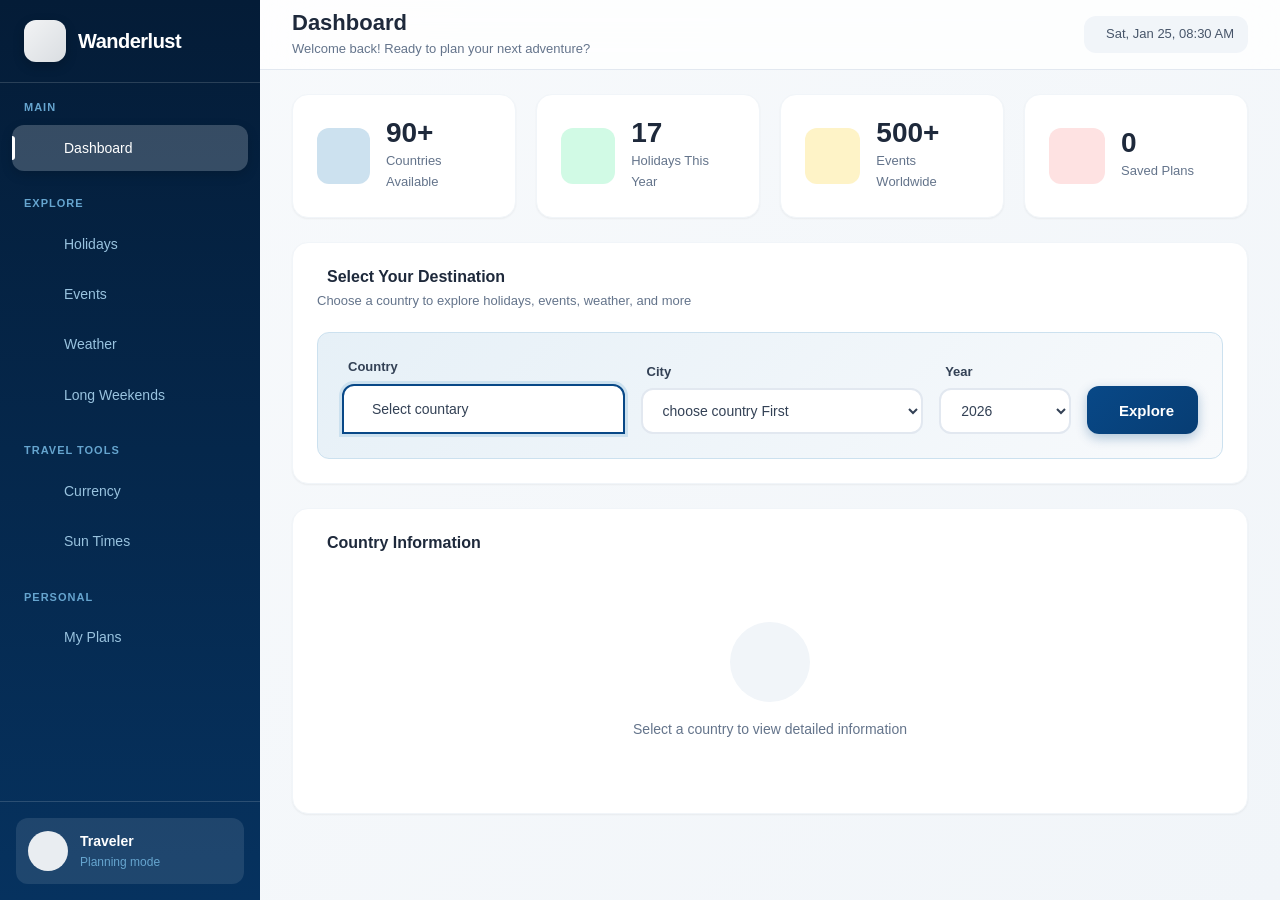
==== commit ec5f883f: "Update index.html" ====
--- a/index.html
+++ b/index.html
@@ -1,7 +1,7 @@
 <!DOCTYPE html>
 <html lang="en">
 <head>
-  <meta charset="UTF-8" />
+  <meta charset="UTF-8 " />
   <meta name="viewport" content="width=device-width, initial-scale=1.0" />
   <title>Wanderlust - Your Global Travel Planner (Starter)</title>
   
@@ -18,14 +18,14 @@
   <script src="https://cdn.jsdelivr.net/npm/sweetalert2@11"></script>
   
   <!-- Stylesheets-->
-  <link rel="stylesheet" href="./src/css/base.css" />
-  <link rel="stylesheet" href="./src/css/layout.css" />
-  <link rel="stylesheet" href="./src/css/components.css" />
-  <link rel="stylesheet" href="./src/css/dashboard.css" />
-  <link rel="stylesheet" href="./src/css/views.css" />
-  <link rel="stylesheet" href="./src/css/weather.css" />
-  <link rel="stylesheet" href="./src/css/widgets.css" />
-  <link rel="stylesheet" href="./src/css/utilities.css" />
+  <link rel="stylesheet" href="base.css" />
+  <link rel="stylesheet" href="layout.css" />
+  <link rel="stylesheet" href="components.css" />
+  <link rel="stylesheet" href="dashboard.css" />
+  <link rel="stylesheet" href="views.css" />
+  <link rel="stylesheet" href="weather.css" />
+  <link rel="stylesheet" href="widgets.css" />
+  <link rel="stylesheet" href="utilities.css" />
   
 </head>
 <body>
@@ -1112,3 +1112,5 @@
   <script type="module" src="./src/js/main.js"></script>
 </body>
 </html>
+
+
--- a/base.css
+++ b/base.css
@@ -0,0 +1,246 @@
+/* =====================================================
+   WANDERLUST - BASE STYLES
+   Variables, Reset, Scrollbar, App Layout
+   ===================================================== */
+
+/* ==================== CSS VARIABLES ==================== */
+:root {
+  /* Colors - Primary Palette (#084887 based) */
+  --primary-50: #e6f0f7;
+  --primary-100: #cce1ef;
+  --primary-200: #99c3df;
+  --primary-300: #66a5cf;
+  --primary-400: #3387bf;
+  --primary-500: #084887;
+  --primary-600: #073d73;
+  --primary-700: #06325f;
+  --primary-800: #05274b;
+  --primary-900: #041c37;
+
+  /* Colors - Success (Green) */
+  --success-50: #ecfdf5;
+  --success-100: #d1fae5;
+  --success-500: #10b981;
+  --success-600: #059669;
+  --success-700: #047857;
+
+  /* Colors - Warning (Orange/Amber) */
+  --warning-50: #fffbeb;
+  --warning-100: #fef3c7;
+  --warning-500: #f59e0b;
+  --warning-600: #d97706;
+
+  /* Colors - Danger (Red/Pink) */
+  --danger-50: #fef2f2;
+  --danger-100: #fee2e2;
+  --danger-500: #ef4444;
+  --danger-600: #dc2626;
+
+  /* Colors - Purple */
+  --purple-50: #faf5ff;
+  --purple-100: #f3e8ff;
+  --purple-500: #a855f7;
+  --purple-600: #9333ea;
+
+  /* Colors - Neutrals */
+  --slate-50: #f8fafc;
+  --slate-100: #f1f5f9;
+  --slate-200: #e2e8f0;
+  --slate-300: #cbd5e1;
+  --slate-400: #94a3b8;
+  --slate-500: #64748b;
+  --slate-600: #475569;
+  --slate-700: #334155;
+  --slate-800: #1e293b;
+  --slate-900: #0f172a;
+
+  /* Additional Colors */
+  --amber-50: #fffbeb;
+  --amber-100: #fef3c7;
+  --amber-500: #f59e0b;
+  --amber-700: #b45309;
+  --orange-500: #f97316;
+  --blue-500: #3b82f6;
+  --green-100: #dcfce7;
+  --green-200: #bbf7d0;
+  --green-500: #22c55e;
+  --green-700: #15803d;
+  --red-50: #fef2f2;
+  --red-100: #fee2e2;
+  --red-400: #f87171;
+  --red-500: #ef4444;
+  --red-700: #b91c1c;
+
+  /* Layout */
+  --sidebar-width: 260px;
+  --sidebar-collapsed-width: 80px;
+  --header-height: 70px;
+  --border-radius-sm: 8px;
+  --border-radius-md: 12px;
+  --border-radius-lg: 16px;
+  --border-radius-xl: 24px;
+
+  /* Shadows */
+  --shadow-sm: 0 1px 2px 0 rgb(0 0 0 / 0.05);
+  --shadow-md: 0 4px 6px -1px rgb(0 0 0 / 0.1), 0 2px 4px -2px rgb(0 0 0 / 0.1);
+  --shadow-lg: 0 10px 15px -3px rgb(0 0 0 / 0.1), 0 4px 6px -4px rgb(0 0 0 / 0.1);
+  --shadow-xl: 0 20px 25px -5px rgb(0 0 0 / 0.1), 0 8px 10px -6px rgb(0 0 0 / 0.1);
+
+  /* Transitions */
+  --transition-fast: 150ms ease;
+  --transition-normal: 250ms ease;
+  --transition-slow: 350ms ease;
+}
+
+/* ==================== RESET & BASE ==================== */
+*, *::before, *::after {
+  box-sizing: border-box;
+  margin: 0;
+  padding: 0;
+}
+
+html {
+  scroll-behavior: smooth;
+  -webkit-font-smoothing: antialiased;
+  -moz-osx-font-smoothing: grayscale;
+  overflow-x: hidden;
+}
+
+body {
+  font-family: 'Inter', -apple-system, BlinkMacSystemFont, 'Segoe UI', Roboto, sans-serif;
+  font-size: 14px;
+  line-height: 1.6;
+  color: var(--slate-700);
+  background: linear-gradient(135deg, var(--slate-50) 0%, var(--slate-100) 100%);
+  min-height: 100vh;
+  overflow-x: hidden;
+}
+
+h1, h2, h3, h4, h5, h6 {
+  font-family: 'Poppins', sans-serif;
+  font-weight: 600;
+  color: var(--slate-800);
+  line-height: 1.3;
+}
+
+a {
+  text-decoration: none;
+  color: inherit;
+}
+
+button {
+  font-family: inherit;
+  cursor: pointer;
+  border: none;
+  outline: none;
+}
+
+input, select {
+  font-family: inherit;
+  font-size: inherit;
+}
+
+/* ==================== SCROLLBAR ==================== */
+::-webkit-scrollbar {
+  width: 8px;
+  height: 8px;
+}
+
+::-webkit-scrollbar-track {
+  background: var(--slate-100);
+  border-radius: 4px;
+}
+
+::-webkit-scrollbar-thumb {
+  background: var(--slate-300);
+  border-radius: 4px;
+}
+
+::-webkit-scrollbar-thumb:hover {
+  background: var(--slate-400);
+}
+
+/* ==================== APP LAYOUT ==================== */
+#app {
+  display: flex;
+  min-height: 100vh;
+}
+
+.main-wrapper {
+  flex: 1;
+  margin-left: var(--sidebar-width);
+  display: flex;
+  flex-direction: column;
+  min-height: 100vh;
+  transition: margin-left var(--transition-normal);
+  overflow-x: hidden;
+  max-width: calc(100vw - var(--sidebar-width));
+}
+
+/* ==================== MAIN CONTENT ==================== */
+.main-content {
+  flex: 1;
+  padding: 24px 32px;
+  overflow-y: auto;
+  overflow-x: hidden;
+  max-width: 100%;
+}
+
+/* ==================== VIEW SYSTEM ==================== */
+.view {
+  display: none;
+  animation: fadeIn 0.3s ease;
+}
+
+.view.active {
+  display: block;
+}
+
+@keyframes fadeIn {
+  from {
+    opacity: 0;
+    transform: translateY(10px);
+  }
+  to {
+    opacity: 1;
+    transform: translateY(0);
+  }
+}
+
+/* ==================== GRADIENTS ==================== */
+.gradient-green {
+  background: linear-gradient(135deg, #10b981 0%, #059669 100%);
+  color: white;
+}
+
+.gradient-purple {
+  background: linear-gradient(135deg, #a855f7 0%, #7c3aed 100%);
+  color: white;
+}
+
+.gradient-blue {
+  background: linear-gradient(135deg, #0ea5e9 0%, #0284c7 100%);
+  color: white;
+}
+
+.gradient-orange {
+  background: linear-gradient(135deg, #f59e0b 0%, #d97706 100%);
+  color: white;
+}
+
+.gradient-pink {
+  background: linear-gradient(135deg, #ec4899 0%, #db2777 100%);
+  color: white;
+}
+
+.gradient-teal {
+  background: linear-gradient(135deg, #0d9488 0%, #14b8a6 50%, #2dd4bf 100%);
+}
+
+.gradient-gold {
+  background: linear-gradient(135deg, #b45309 0%, #d97706 50%, #f59e0b 100%);
+}
+
+.gradient-sunset {
+  background: linear-gradient(135deg, #dc2626 0%, #ea580c 50%, #f97316 100%);
+}
--- a/layout.css
+++ b/layout.css
@@ -0,0 +1,291 @@
+/* =====================================================
+   WANDERLUST - LAYOUT STYLES
+   Sidebar, Header, Navigation
+   ===================================================== */
+
+/* ==================== SIDEBAR ==================== */
+.sidebar {
+  position: fixed;
+  left: 0;
+  top: 0;
+  width: var(--sidebar-width);
+  height: 100vh;
+  background: linear-gradient(180deg, var(--primary-900) 0%, var(--primary-800) 50%, var(--primary-700) 100%);
+  display: flex;
+  flex-direction: column;
+  z-index: 100;
+  transition: all var(--transition-normal);
+  overflow: hidden;
+}
+
+.sidebar-logo {
+  display: flex;
+  align-items: center;
+  gap: 12px;
+  padding: 20px 24px;
+  border-bottom: 1px solid rgba(255, 255, 255, 0.15);
+}
+
+.logo-icon {
+  width: 42px;
+  height: 42px;
+  background: linear-gradient(135deg, rgba(255, 255, 255, 0.95) 0%, rgba(255, 255, 255, 0.85) 100%);
+  border-radius: var(--border-radius-md);
+  display: flex;
+  align-items: center;
+  justify-content: center;
+  color: var(--primary-600);
+  font-size: 18px;
+  box-shadow: 0 4px 12px rgba(0, 0, 0, 0.2);
+}
+
+.logo-text {
+  font-family: 'Poppins', sans-serif;
+  font-size: 20px;
+  font-weight: 700;
+  color: white;
+  letter-spacing: -0.5px;
+}
+
+.sidebar-nav {
+  flex: 1;
+  padding: 16px 12px;
+  overflow-y: auto;
+}
+
+.nav-section {
+  margin-bottom: 24px;
+}
+
+.nav-section-title {
+  display: block;
+  font-size: 11px;
+  font-weight: 600;
+  text-transform: uppercase;
+  letter-spacing: 1px;
+  color: var(--primary-300);
+  padding: 0 12px;
+  margin-bottom: 8px;
+}
+
+.nav-item {
+  display: flex;
+  align-items: center;
+  gap: 12px;
+  padding: 12px 16px;
+  border-radius: var(--border-radius-md);
+  color: var(--primary-200);
+  font-size: 14px;
+  font-weight: 500;
+  transition: all var(--transition-fast);
+  margin-bottom: 4px;
+  position: relative;
+}
+
+.nav-item i {
+  font-size: 18px;
+  width: 24px;
+  text-align: center;
+}
+
+.nav-item:hover {
+  background: rgba(255, 255, 255, 0.12);
+  color: white;
+}
+
+.nav-item.active {
+  background: rgba(255, 255, 255, 0.2);
+  color: white;
+  box-shadow: 0 4px 12px rgba(0, 0, 0, 0.15);
+}
+
+.nav-item.active::before {
+  content: '';
+  position: absolute;
+  left: 0;
+  top: 50%;
+  transform: translateY(-50%);
+  width: 3px;
+  height: 24px;
+  background: white;
+  border-radius: 0 4px 4px 0;
+}
+
+.nav-badge {
+  margin-left: auto;
+  background: var(--danger-500);
+  color: white;
+  font-size: 11px;
+  font-weight: 600;
+  padding: 2px 8px;
+  border-radius: 20px;
+  min-width: 20px;
+  text-align: center;
+}
+
+.sidebar-footer {
+  padding: 16px;
+  border-top: 1px solid rgba(255, 255, 255, 0.15);
+}
+
+.sidebar-user {
+  display: flex;
+  align-items: center;
+  gap: 12px;
+  padding: 12px;
+  background: rgba(255, 255, 255, 0.1);
+  border-radius: var(--border-radius-md);
+}
+
+.user-avatar {
+  width: 40px;
+  height: 40px;
+  background: rgba(255, 255, 255, 0.9);
+  border-radius: 50%;
+  display: flex;
+  align-items: center;
+  justify-content: center;
+  color: var(--primary-600);
+  font-size: 16px;
+}
+
+.user-info {
+  display: flex;
+  flex-direction: column;
+}
+
+.user-name {
+  color: white;
+  font-weight: 600;
+  font-size: 14px;
+}
+
+.user-status {
+  color: var(--primary-300);
+  font-size: 12px;
+}
+
+/* Mobile Sidebar Overlay */
+.sidebar-overlay {
+  position: fixed;
+  inset: 0;
+  background: rgba(0, 0, 0, 0.5);
+  backdrop-filter: blur(4px);
+  z-index: 90;
+  opacity: 0;
+  visibility: hidden;
+  transition: all var(--transition-normal);
+}
+
+.sidebar-overlay.active {
+  opacity: 1;
+  visibility: visible;
+}
+
+/* ==================== TOP HEADER ==================== */
+.top-header {
+  position: sticky;
+  top: 0;
+  height: var(--header-height);
+  background: rgba(255, 255, 255, 0.8);
+  backdrop-filter: blur(20px);
+  border-bottom: 1px solid var(--slate-200);
+  display: flex;
+  align-items: center;
+  gap: 24px;
+  padding: 0 32px;
+  z-index: 50;
+}
+
+.mobile-menu-btn {
+  display: none;
+  width: 40px;
+  height: 40px;
+  background: var(--slate-100);
+  border-radius: var(--border-radius-sm);
+  align-items: center;
+  justify-content: center;
+  color: var(--slate-600);
+  font-size: 18px;
+}
+
+.header-title {
+  flex: 1;
+}
+
+.header-title h1 {
+  font-size: 22px;
+  font-weight: 700;
+  margin-bottom: 2px;
+}
+
+.header-title p {
+  font-size: 13px;
+  color: var(--slate-500);
+}
+
+.header-actions {
+  display: flex;
+  align-items: center;
+  gap: 16px;
+}
+
+.header-search {
+  display: flex;
+  align-items: center;
+  gap: 10px;
+  padding: 10px 16px;
+  background: var(--slate-100);
+  border-radius: var(--border-radius-lg);
+  min-width: 280px;
+  transition: all var(--transition-fast);
+}
+
+.header-search:focus-within {
+  background: white;
+  box-shadow: 0 0 0 3px var(--primary-100);
+}
+
+.header-search i {
+  color: var(--slate-400);
+}
+
+.header-search input {
+  flex: 1;
+  border: none;
+  background: transparent;
+  outline: none;
+  color: var(--slate-700);
+}
+
+.header-search input::placeholder {
+  color: var(--slate-400);
+}
+
+.header-datetime {
+  display: flex;
+  align-items: center;
+  gap: 8px;
+  padding: 8px 14px;
+  background: var(--slate-100);
+  border-radius: var(--border-radius-md);
+  font-size: 13px;
+  color: var(--slate-600);
+}
+
+.icon-btn {
+  width: 40px;
+  height: 40px;
+  background: var(--slate-100);
+  border-radius: var(--border-radius-md);
+  display: flex;
+  align-items: center;
+  justify-content: center;
+  color: var(--slate-600);
+  transition: all var(--transition-fast);
+}
+
+.icon-btn:hover {
+  background: var(--slate-200);
+  color: var(--slate-800);
+}
--- a/components.css
+++ b/components.css
@@ -0,0 +1,944 @@
+/* =====================================================
+   WANDERLUST - COMPONENT STYLES
+   Buttons, Forms, Cards, Modals, Toast, Loading, Selects
+   ===================================================== */
+
+/* ==================== BUTTONS ==================== */
+.btn-primary {
+  background: linear-gradient(135deg, var(--primary-500) 0%, var(--primary-600) 100%);
+  color: white;
+  padding: 12px 24px;
+  border-radius: var(--border-radius-md);
+  font-weight: 600;
+  display: inline-flex;
+  align-items: center;
+  gap: 8px;
+  transition: all var(--transition-fast);
+  box-shadow: 0 4px 12px rgba(8, 72, 135, 0.3);
+}
+
+.btn-primary:hover {
+  transform: translateY(-2px);
+  box-shadow: 0 6px 16px rgba(8, 72, 135, 0.4);
+}
+
+.btn-lg {
+  padding: 16px 32px;
+  font-size: 16px;
+}
+
+.btn-success {
+  background: linear-gradient(135deg, var(--success-500) 0%, var(--success-600) 100%);
+  color: white;
+  padding: 12px 24px;
+  border-radius: var(--border-radius-md);
+  font-weight: 600;
+  display: inline-flex;
+  align-items: center;
+  gap: 8px;
+  transition: all var(--transition-fast);
+}
+
+.btn-purple {
+  background: linear-gradient(135deg, var(--purple-500) 0%, var(--purple-600) 100%);
+  color: white;
+  padding: 12px 24px;
+  border-radius: var(--border-radius-md);
+  font-weight: 600;
+  display: inline-flex;
+  align-items: center;
+  gap: 8px;
+  transition: all var(--transition-fast);
+}
+
+.btn-warning {
+  background: linear-gradient(135deg, var(--warning-500) 0%, var(--warning-600) 100%);
+  color: white;
+  padding: 12px 24px;
+  border-radius: var(--border-radius-md);
+  font-weight: 600;
+  display: inline-flex;
+  align-items: center;
+  gap: 8px;
+  transition: all var(--transition-fast);
+}
+
+.btn-info {
+  background: linear-gradient(135deg, #0ea5e9 0%, #0284c7 100%);
+  color: white;
+  padding: 12px 24px;
+  border-radius: var(--border-radius-md);
+  font-weight: 600;
+  display: inline-flex;
+  align-items: center;
+  gap: 8px;
+  transition: all var(--transition-fast);
+}
+
+.btn-white {
+  background: white;
+  color: var(--slate-700);
+  padding: 12px 24px;
+  border-radius: var(--border-radius-md);
+  font-weight: 600;
+  display: inline-flex;
+  align-items: center;
+  gap: 8px;
+  transition: all var(--transition-fast);
+  box-shadow: var(--shadow-md);
+}
+
+.btn-white:hover {
+  background: var(--slate-50);
+}
+
+.btn-white.btn-sm {
+  padding: 8px 16px;
+  font-size: 13px;
+}
+
+.btn-white-outline {
+  background: transparent;
+  color: white;
+  padding: 10px 20px;
+  border-radius: var(--border-radius-md);
+  font-weight: 600;
+  display: inline-flex;
+  align-items: center;
+  gap: 8px;
+  border: 2px solid rgba(255,255,255,0.5);
+  transition: all var(--transition-fast);
+}
+
+.btn-white-outline:hover {
+  background: rgba(255,255,255,0.1);
+  border-color: white;
+}
+
+.btn-outline {
+  background: transparent;
+  color: var(--slate-600);
+  padding: 10px 20px;
+  border-radius: var(--border-radius-md);
+  font-weight: 600;
+  display: inline-flex;
+  align-items: center;
+  gap: 8px;
+  border: 2px solid var(--slate-200);
+  transition: all var(--transition-fast);
+}
+
+.btn-outline:hover {
+  border-color: var(--slate-300);
+  background: var(--slate-50);
+}
+
+.btn-danger-outline {
+  background: transparent;
+  color: var(--danger-500);
+  padding: 10px 20px;
+  border-radius: var(--border-radius-md);
+  font-weight: 600;
+  display: inline-flex;
+  align-items: center;
+  gap: 8px;
+  border: 2px solid var(--danger-200);
+  transition: all var(--transition-fast);
+}
+
+.btn-danger-outline:hover {
+  background: var(--danger-50);
+  border-color: var(--danger-300);
+}
+
+.btn-link {
+  background: none;
+  color: var(--primary-600);
+  font-size: 13px;
+  font-weight: 500;
+  transition: color var(--transition-fast);
+}
+
+.btn-link:hover {
+  color: var(--primary-700);
+}
+
+.btn-link-sm {
+  background: none;
+  border: none;
+  color: var(--primary-500);
+  font-size: 12px;
+  font-weight: 500;
+  cursor: pointer;
+  padding: 4px 8px;
+  border-radius: var(--border-radius-sm);
+  transition: all var(--transition-fast);
+}
+
+.btn-link-sm:hover {
+  background: var(--primary-50);
+  color: var(--primary-600);
+}
+
+/* ==================== FORMS ==================== */
+.form-group {
+  display: flex;
+  flex-direction: column;
+  gap: 6px;
+}
+
+.form-group label {
+  font-size: 13px;
+  font-weight: 600;
+  color: var(--slate-700);
+  display: flex;
+  align-items: center;
+  gap: 6px;
+}
+
+.form-group label i {
+  color: var(--slate-400);
+}
+
+.form-select,
+.form-input {
+  padding: 12px 16px;
+  border: 2px solid var(--slate-200);
+  border-radius: var(--border-radius-md);
+  background: white;
+  color: var(--slate-700);
+  font-size: 14px;
+  transition: all var(--transition-fast);
+  outline: none;
+}
+
+.form-select:focus,
+.form-input:focus {
+  border-color: var(--primary-500);
+  box-shadow: 0 0 0 3px var(--primary-100);
+}
+
+.form-row {
+  display: flex;
+  align-items: flex-end;
+  gap: 16px;
+  flex-wrap: wrap;
+}
+
+.form-row .form-group {
+  flex: 1;
+  min-width: 180px;
+}
+
+/* ==================== SECTION CARDS ==================== */
+.section-card {
+  background: white;
+  border-radius: var(--border-radius-lg);
+  padding: 24px;
+  box-shadow: var(--shadow-sm);
+  border: 1px solid var(--slate-100);
+  margin-bottom: 24px;
+}
+
+.section-header {
+  display: flex;
+  align-items: center;
+  justify-content: space-between;
+  margin-bottom: 20px;
+}
+
+.section-header h2 {
+  font-size: 16px;
+  font-weight: 600;
+  display: flex;
+  align-items: center;
+  gap: 10px;
+}
+
+.section-header h2 i {
+  color: var(--primary-500);
+}
+
+.section-subtitle {
+  font-size: 13px;
+  color: var(--slate-500);
+  font-weight: 400;
+}
+
+/* ==================== STATS CARDS ==================== */
+.stats-grid {
+  display: grid;
+  grid-template-columns: repeat(4, 1fr);
+  gap: 20px;
+  margin-bottom: 24px;
+}
+
+.stat-card {
+  background: white;
+  border-radius: var(--border-radius-lg);
+  padding: 24px;
+  display: flex;
+  align-items: center;
+  gap: 16px;
+  box-shadow: var(--shadow-sm);
+  border: 1px solid var(--slate-100);
+  transition: all var(--transition-fast);
+}
+
+.stat-card:hover {
+  transform: translateY(-2px);
+  box-shadow: var(--shadow-md);
+}
+
+.stat-icon {
+  width: 56px;
+  height: 56px;
+  border-radius: var(--border-radius-md);
+  display: flex;
+  align-items: center;
+  justify-content: center;
+  font-size: 24px;
+}
+
+.stat-primary .stat-icon {
+  background: var(--primary-100);
+  color: var(--primary-600);
+}
+
+.stat-success .stat-icon {
+  background: var(--success-100);
+  color: var(--success-600);
+}
+
+.stat-warning .stat-icon {
+  background: var(--warning-100);
+  color: var(--warning-600);
+}
+
+.stat-danger .stat-icon {
+  background: var(--danger-100);
+  color: var(--danger-600);
+}
+
+.stat-content {
+  display: flex;
+  flex-direction: column;
+}
+
+.stat-value {
+  font-family: 'Poppins', sans-serif;
+  font-size: 28px;
+  font-weight: 700;
+  color: var(--slate-800);
+  line-height: 1;
+}
+
+.stat-label {
+  font-size: 13px;
+  color: var(--slate-500);
+  margin-top: 4px;
+}
+
+/* ==================== EMPTY STATE ==================== */
+.empty-state {
+  text-align: center;
+  padding: 80px 20px;
+  display: flex;
+  flex-direction: column;
+  align-items: center;
+  justify-content: center;
+  min-height: 50vh;
+  width: 100%;
+  grid-column: 1 / -1;
+}
+
+.plans-grid:has(.empty-state),
+.holidays-content:has(.empty-state),
+.events-grid-layout:has(.empty-state),
+.weather-layout:has(.empty-state),
+.lw-grid:has(.empty-state),
+.sun-times-layout:has(.empty-state) {
+  display: flex;
+  justify-content: center;
+  align-items: center;
+  min-height: calc(100vh - 300px);
+}
+
+.empty-icon {
+  width: 100px;
+  height: 100px;
+  margin: 0 auto 24px;
+  background: linear-gradient(135deg, var(--slate-100) 0%, var(--slate-200) 100%);
+  border-radius: 50%;
+  display: flex;
+  align-items: center;
+  justify-content: center;
+  font-size: 42px;
+  color: var(--slate-400);
+}
+
+.empty-state h3 {
+  font-size: 22px;
+  font-weight: 700;
+  color: var(--slate-800);
+  margin-bottom: 12px;
+}
+
+.empty-state p {
+  color: var(--slate-500);
+  margin-bottom: 24px;
+  font-size: 15px;
+  max-width: 400px;
+}
+
+/* ==================== LOADING OVERLAY ==================== */
+.loading-overlay {
+  position: fixed;
+  inset: 0;
+  background: rgba(15, 23, 42, 0.7);
+  backdrop-filter: blur(8px);
+  display: flex;
+  align-items: center;
+  justify-content: center;
+  z-index: 1000;
+  opacity: 1;
+  visibility: visible;
+  transition: all var(--transition-normal);
+}
+
+.loading-overlay.hidden {
+  opacity: 0;
+  visibility: hidden;
+}
+
+.loading-content {
+  text-align: center;
+}
+
+.loading-spinner {
+  position: relative;
+  width: 80px;
+  height: 80px;
+  margin: 0 auto 20px;
+}
+
+.spinner-ring {
+  position: absolute;
+  inset: 0;
+  border: 3px solid transparent;
+  border-radius: 50%;
+  animation: spin 1.5s linear infinite;
+}
+
+.spinner-ring:nth-child(1) {
+  border-top-color: var(--primary-500);
+  animation-delay: 0s;
+}
+
+.spinner-ring:nth-child(2) {
+  inset: 8px;
+  border-right-color: var(--purple-500);
+  animation-delay: 0.2s;
+  animation-direction: reverse;
+}
+
+.spinner-ring:nth-child(3) {
+  inset: 16px;
+  border-bottom-color: var(--success-500);
+  animation-delay: 0.4s;
+}
+
+.loading-spinner i {
+  position: absolute;
+  top: 50%;
+  left: 50%;
+  transform: translate(-50%, -50%);
+  font-size: 20px;
+  color: white;
+}
+
+@keyframes spin {
+  to { transform: rotate(360deg); }
+}
+
+.loading-content p {
+  color: white;
+  font-size: 14px;
+  font-weight: 500;
+}
+
+/* ==================== TOAST ==================== */
+.toast-container {
+  position: fixed;
+  bottom: 24px;
+  right: 24px;
+  display: flex;
+  flex-direction: column;
+  gap: 12px;
+  z-index: 1100;
+}
+
+.toast {
+  display: flex;
+  align-items: center;
+  gap: 12px;
+  padding: 14px 20px;
+  background: var(--slate-800);
+  color: white;
+  border-radius: var(--border-radius-md);
+  box-shadow: var(--shadow-lg);
+  animation: slideIn 0.3s ease;
+  min-width: 280px;
+}
+
+@keyframes slideIn {
+  from {
+    transform: translateX(100%);
+    opacity: 0;
+  }
+  to {
+    transform: translateX(0);
+    opacity: 1;
+  }
+}
+
+.toast.success {
+  background: var(--success-600);
+}
+
+.toast.error {
+  background: var(--danger-600);
+}
+
+.toast.info {
+  background: var(--primary-600);
+}
+
+.toast i {
+  font-size: 18px;
+}
+
+.toast span {
+  flex: 1;
+  font-size: 14px;
+}
+
+.toast-close {
+  background: none;
+  color: rgba(255,255,255,0.7);
+  font-size: 16px;
+  padding: 4px;
+  transition: color var(--transition-fast);
+}
+
+.toast-close:hover {
+  color: white;
+}
+
+/* ==================== MODAL ==================== */
+.modal-overlay {
+  position: fixed;
+  inset: 0;
+  background: rgba(15, 23, 42, 0.7);
+  backdrop-filter: blur(8px);
+  display: flex;
+  align-items: center;
+  justify-content: center;
+  z-index: 1000;
+  padding: 20px;
+  opacity: 1;
+  visibility: visible;
+  transition: all var(--transition-normal);
+}
+
+.modal-overlay.hidden {
+  opacity: 0;
+  visibility: hidden;
+}
+
+.modal-content {
+  background: white;
+  border-radius: var(--border-radius-xl);
+  max-width: 600px;
+  width: 100%;
+  max-height: 90vh;
+  overflow-y: auto;
+  position: relative;
+  animation: modalIn 0.3s ease;
+}
+
+@keyframes modalIn {
+  from {
+    transform: scale(0.9);
+    opacity: 0;
+  }
+  to {
+    transform: scale(1);
+    opacity: 1;
+  }
+}
+
+.modal-close {
+  position: absolute;
+  top: 16px;
+  right: 16px;
+  width: 36px;
+  height: 36px;
+  border-radius: 50%;
+  background: var(--slate-100);
+  color: var(--slate-600);
+  display: flex;
+  align-items: center;
+  justify-content: center;
+  transition: all var(--transition-fast);
+  z-index: 10;
+}
+
+.modal-close:hover {
+  background: var(--slate-200);
+}
+
+#modal-body {
+  padding: 32px;
+}
+
+/* ==================== CUSTOM COUNTRY SELECT ==================== */
+.custom-select-wrapper {
+  position: relative;
+  width: 100%;
+}
+
+.custom-select-trigger {
+  display: flex;
+  align-items: center;
+  gap: 12px;
+  padding: 12px 16px;
+  border: 2px solid var(--slate-200);
+  border-radius: var(--border-radius-md);
+  background: white;
+  cursor: pointer;
+  transition: all var(--transition-fast);
+  min-height: 48px;
+}
+
+.custom-select-trigger:hover {
+  border-color: var(--slate-300);
+}
+
+.custom-select-trigger.open {
+  border-color: var(--primary-500);
+  box-shadow: 0 0 0 3px var(--primary-100);
+  border-radius: var(--border-radius-md) var(--border-radius-md) 0 0;
+}
+
+.custom-select-trigger .flag {
+  font-size: 20px;
+  line-height: 1;
+  display: none;
+  align-items: center;
+}
+
+.custom-select-trigger .flag:not(:empty) {
+  display: flex;
+}
+
+.custom-select-trigger .flag img {
+  width: 24px;
+  height: 18px;
+  object-fit: cover;
+  border-radius: 2px;
+  box-shadow: 0 1px 2px rgba(0,0,0,0.1);
+}
+
+.custom-select-trigger .selected-text {
+  flex: 1;
+  font-size: 14px;
+  color: var(--slate-700);
+  white-space: nowrap;
+  overflow: hidden;
+  text-overflow: ellipsis;
+}
+
+.custom-select-trigger .selected-text.placeholder {
+  color: var(--slate-400);
+}
+
+.custom-select-trigger .arrow {
+  color: var(--slate-400);
+  font-size: 12px;
+  transition: transform var(--transition-fast);
+}
+
+.custom-select-trigger.open .arrow {
+  transform: rotate(180deg);
+}
+
+.custom-select-dropdown {
+  position: absolute;
+  top: 100%;
+  left: 0;
+  right: 0;
+  background: white;
+  border: 2px solid var(--primary-500);
+  border-top: none;
+  border-radius: 0 0 var(--border-radius-md) var(--border-radius-md);
+  box-shadow: var(--shadow-lg);
+  z-index: 100;
+  max-height: 0;
+  overflow: hidden;
+  opacity: 0;
+  transition: all var(--transition-fast);
+}
+
+.custom-select-dropdown.open {
+  max-height: 320px;
+  opacity: 1;
+  overflow: visible;
+}
+
+.custom-select-search {
+  position: sticky;
+  top: 0;
+  padding: 12px;
+  background: white;
+  border-bottom: 1px solid var(--slate-100);
+  z-index: 10;
+}
+
+.custom-select-search input {
+  width: 100%;
+  padding: 10px 12px 10px 36px;
+  border: 1px solid var(--slate-200);
+  border-radius: var(--border-radius-sm);
+  font-size: 14px;
+  outline: none;
+  transition: all var(--transition-fast);
+}
+
+.custom-select-search input:focus {
+  border-color: var(--primary-500);
+  box-shadow: 0 0 0 2px var(--primary-100);
+}
+
+.custom-select-search i {
+  position: absolute;
+  left: 22px;
+  top: 50%;
+  transform: translateY(-50%);
+  color: var(--slate-400);
+  font-size: 14px;
+}
+
+.custom-select-options {
+  max-height: 250px;
+  overflow-y: auto;
+}
+
+.custom-select-option {
+  display: flex;
+  align-items: center;
+  gap: 12px;
+  padding: 12px 16px;
+  cursor: pointer;
+  transition: all var(--transition-fast);
+}
+
+.custom-select-option:hover {
+  background: var(--slate-50);
+}
+
+.custom-select-option.selected {
+  background: var(--primary-50);
+}
+
+.custom-select-option .flag {
+  font-size: 20px;
+  line-height: 1;
+}
+
+.custom-select-option .flag-img,
+.custom-select-trigger .flag-img {
+  width: 24px;
+  height: 18px;
+  object-fit: cover;
+  border-radius: 2px;
+  box-shadow: 0 1px 2px rgba(0,0,0,0.1);
+}
+
+.custom-select-option .country-name {
+  flex: 1;
+  font-size: 14px;
+  color: var(--slate-700);
+}
+
+.custom-select-option .country-code {
+  font-size: 12px;
+  color: var(--slate-400);
+  font-weight: 500;
+}
+
+.custom-select-option.no-results {
+  justify-content: center;
+  color: var(--slate-400);
+  font-size: 14px;
+  cursor: default;
+}
+
+.custom-select-option.no-results:hover {
+  background: transparent;
+}
+
+/* Simple custom select (for city/year - no search) */
+.simple-select-wrapper {
+  position: relative;
+  width: 100%;
+}
+
+.simple-select-trigger {
+  display: flex;
+  align-items: center;
+  gap: 10px;
+  padding: 12px 16px;
+  border: 2px solid var(--slate-200);
+  border-radius: var(--border-radius-md);
+  background: white;
+  cursor: pointer;
+  transition: all var(--transition-fast);
+  min-height: 48px;
+}
+
+.simple-select-trigger:hover {
+  border-color: var(--slate-300);
+}
+
+.simple-select-trigger.open {
+  border-color: var(--primary-500);
+  box-shadow: 0 0 0 3px var(--primary-100);
+  border-radius: var(--border-radius-md) var(--border-radius-md) 0 0;
+}
+
+.simple-select-trigger .select-icon {
+  color: var(--primary-500);
+  font-size: 14px;
+  width: 20px;
+  text-align: center;
+}
+
+.simple-select-trigger .selected-text {
+  flex: 1;
+  font-size: 14px;
+  color: var(--slate-700);
+  white-space: nowrap;
+  overflow: hidden;
+  text-overflow: ellipsis;
+}
+
+.simple-select-trigger .selected-text.placeholder {
+  color: var(--slate-400);
+}
+
+.simple-select-trigger .arrow {
+  color: var(--slate-400);
+  font-size: 12px;
+  transition: transform var(--transition-fast);
+}
+
+.simple-select-trigger.open .arrow {
+  transform: rotate(180deg);
+}
+
+.simple-select-dropdown {
+  position: absolute;
+  top: 100%;
+  left: 0;
+  right: 0;
+  background: white;
+  border: 2px solid var(--primary-500);
+  border-top: none;
+  border-radius: 0 0 var(--border-radius-md) var(--border-radius-md);
+  box-shadow: var(--shadow-lg);
+  z-index: 100;
+  max-height: 0;
+  overflow: hidden;
+  opacity: 0;
+  transition: all 0.2s ease;
+}
+
+.simple-select-dropdown.open {
+  max-height: 250px;
+  overflow-y: auto;
+  opacity: 1;
+}
+
+.simple-select-option {
+  display: flex;
+  align-items: center;
+  gap: 10px;
+  padding: 12px 16px;
+  cursor: pointer;
+  transition: all var(--transition-fast);
+  font-size: 14px;
+  color: var(--slate-700);
+}
+
+.simple-select-option:hover {
+  background: var(--slate-50);
+}
+
+.simple-select-option.selected {
+  background: var(--primary-50);
+  color: var(--primary-700);
+  font-weight: 500;
+}
+
+.simple-select-option .option-icon {
+  color: var(--primary-500);
+  font-size: 14px;
+  width: 20px;
+  text-align: center;
+}
+
+.simple-select-option.no-results {
+  justify-content: center;
+  color: var(--slate-400);
+  cursor: default;
+}
+
+.simple-select-option.no-results:hover {
+  background: transparent;
+}
+
+.simple-select-option.loading {
+  justify-content: center;
+  color: var(--slate-400);
+  cursor: default;
+}
+
+.simple-select-trigger.disabled {
+  opacity: 0.6;
+  cursor: not-allowed;
+  background: var(--slate-50);
+}
+
+.simple-select-trigger.disabled:hover {
+  border-color: var(--slate-200);
+}
+
+/* View header form adjustments for custom select */
+.view-header-form .custom-select-trigger {
+  background: rgba(255,255,255,0.95);
+  border-color: transparent;
+}
+
+.view-header-form .custom-select-trigger:hover {
+  border-color: transparent;
+}
+
+.view-header-form .custom-select-trigger.open {
+  border-color: white;
+  box-shadow: 0 0 0 3px rgba(255,255,255,0.3);
+}
+
+.view-header-form .custom-select-dropdown {
+  border-color: white;
+}
--- a/dashboard.css
+++ b/dashboard.css
@@ -0,0 +1,666 @@
+/* =====================================================
+   WANDERLUST - DASHBOARD STYLES
+   Dashboard-specific components and layouts
+   ===================================================== */
+
+/* ==================== DASHBOARD SEARCH SECTION ==================== */
+.search-section .section-header {
+  flex-direction: column;
+  align-items: flex-start;
+  gap: 4px;
+}
+
+.dashboard-search-form {
+  background: linear-gradient(135deg, var(--primary-50) 0%, var(--slate-50) 100%);
+  border-radius: var(--border-radius-md);
+  padding: 24px;
+  border: 1px solid var(--primary-100);
+}
+
+.search-form-row {
+  display: flex;
+  gap: 16px;
+  align-items: flex-end;
+}
+
+.search-form-row .form-group {
+  flex: 1;
+}
+
+.search-form-row .form-group.flex-1 {
+  flex: 0.7;
+}
+
+.search-form-row .form-group.flex-2 {
+  flex: 1.5;
+}
+
+.search-form-row .form-group.search-btn-group {
+  flex: 0;
+}
+
+.btn-explore {
+  display: flex;
+  align-items: center;
+  gap: 8px;
+  padding: 12px 24px;
+  font-size: 15px;
+  font-weight: 600;
+  white-space: nowrap;
+  height: 48px;
+  background: linear-gradient(135deg, var(--primary-500), var(--primary-600));
+  border: none;
+  border-radius: var(--border-radius-md);
+  color: white;
+  cursor: pointer;
+  transition: all 0.3s ease;
+  box-shadow: 0 4px 12px rgba(8, 72, 135, 0.3);
+}
+
+.btn-explore:hover {
+  background: linear-gradient(135deg, var(--primary-600), var(--primary-700));
+  transform: translateY(-2px);
+  box-shadow: 0 6px 16px rgba(8, 72, 135, 0.4);
+}
+
+.btn-explore:active {
+  transform: translateY(0);
+}
+
+.btn-explore i {
+  font-size: 16px;
+}
+
+.selected-destination {
+  display: flex;
+  align-items: center;
+  gap: 16px;
+  margin-top: 20px;
+  padding: 16px 20px;
+  background: white;
+  border-radius: var(--border-radius-md);
+  border: 2px solid var(--primary-500);
+  box-shadow: var(--shadow-md);
+}
+
+.selected-destination.hidden {
+  display: none;
+}
+
+.selected-flag img {
+  width: 48px;
+  height: 36px;
+  object-fit: cover;
+  border-radius: 4px;
+  box-shadow: var(--shadow-sm);
+}
+
+.selected-info {
+  flex: 1;
+  display: flex;
+  flex-direction: column;
+  gap: 2px;
+}
+
+.selected-country-name {
+  font-size: 18px;
+  font-weight: 600;
+  color: var(--slate-800);
+}
+
+.selected-city-name {
+  font-size: 14px;
+  color: var(--slate-500);
+}
+
+.clear-selection-btn {
+  width: 32px;
+  height: 32px;
+  border-radius: 50%;
+  background: var(--slate-100);
+  color: var(--slate-500);
+  display: flex;
+  align-items: center;
+  justify-content: center;
+  transition: all var(--transition-fast);
+}
+
+.clear-selection-btn:hover {
+  background: var(--danger-500);
+  color: white;
+}
+
+/* ==================== QUICK ACTIONS ==================== */
+.quick-actions-grid {
+  display: grid;
+  grid-template-columns: repeat(6, 1fr);
+  gap: 16px;
+}
+
+.quick-action-btn {
+  display: flex;
+  flex-direction: column;
+  align-items: center;
+  gap: 12px;
+  padding: 20px 16px;
+  background: var(--slate-50);
+  border-radius: var(--border-radius-md);
+  transition: all var(--transition-fast);
+}
+
+.quick-action-btn:hover {
+  background: var(--slate-100);
+  transform: translateY(-2px);
+}
+
+.qa-icon {
+  width: 48px;
+  height: 48px;
+  border-radius: var(--border-radius-md);
+  display: flex;
+  align-items: center;
+  justify-content: center;
+  font-size: 20px;
+}
+
+.qa-primary { background: var(--primary-100); color: var(--primary-600); }
+.qa-success { background: var(--success-100); color: var(--success-600); }
+.qa-warning { background: var(--warning-100); color: var(--warning-600); }
+.qa-danger { background: var(--danger-100); color: var(--danger-600); }
+.qa-purple { background: var(--purple-100); color: var(--purple-600); }
+.qa-info { background: var(--primary-50); color: var(--primary-500); }
+
+.quick-action-btn span {
+  font-size: 13px;
+  font-weight: 500;
+  color: var(--slate-700);
+  text-align: center;
+}
+
+/* ==================== DASHBOARD GRID ==================== */
+.dashboard-grid {
+  display: grid;
+  grid-template-columns: repeat(2, 1fr);
+  gap: 24px;
+  margin-bottom: 24px;
+}
+
+/* ==================== DESTINATIONS GRID ==================== */
+.destinations-grid {
+  display: grid;
+  grid-template-columns: repeat(2, 1fr);
+  gap: 16px;
+}
+
+.destination-card {
+  position: relative;
+  border-radius: var(--border-radius-md);
+  overflow: hidden;
+  aspect-ratio: 16/10;
+  cursor: pointer;
+  transition: all var(--transition-fast);
+}
+
+.destination-card:hover {
+  transform: scale(1.02);
+}
+
+.destination-card img {
+  width: 100%;
+  height: 100%;
+  object-fit: cover;
+}
+
+.destination-image-placeholder {
+  width: 100%;
+  height: 100%;
+  background: linear-gradient(135deg, var(--slate-200) 0%, var(--slate-100) 100%);
+  animation: shimmer 1.5s infinite;
+}
+
+@keyframes shimmer {
+  0% { opacity: 1; }
+  50% { opacity: 0.6; }
+  100% { opacity: 1; }
+}
+
+.destination-overlay {
+  position: absolute;
+  inset: 0;
+  background: linear-gradient(to top, rgba(0,0,0,0.8) 0%, transparent 60%);
+  display: flex;
+  flex-direction: column;
+  justify-content: flex-end;
+  padding: 16px;
+}
+
+.destination-card h4 {
+  color: white;
+  font-size: 16px;
+  font-weight: 600;
+}
+
+.destination-card p {
+  color: rgba(255,255,255,0.8);
+  font-size: 12px;
+}
+
+/* ==================== UPCOMING LIST ==================== */
+.upcoming-list {
+  display: flex;
+  flex-direction: column;
+  gap: 12px;
+  max-height: 320px;
+  overflow-y: auto;
+}
+
+.upcoming-item {
+  display: flex;
+  align-items: center;
+  gap: 14px;
+  padding: 14px;
+  background: var(--slate-50);
+  border-radius: var(--border-radius-md);
+  transition: all var(--transition-fast);
+  cursor: pointer;
+}
+
+.upcoming-item:hover {
+  background: var(--slate-100);
+}
+
+.upcoming-date {
+  width: 50px;
+  height: 50px;
+  background: linear-gradient(135deg, var(--success-500) 0%, var(--success-600) 100%);
+  border-radius: var(--border-radius-sm);
+  display: flex;
+  flex-direction: column;
+  align-items: center;
+  justify-content: center;
+  color: white;
+  flex-shrink: 0;
+}
+
+.upcoming-date .day {
+  font-size: 18px;
+  font-weight: 700;
+  line-height: 1;
+}
+
+.upcoming-date .month {
+  font-size: 10px;
+  text-transform: uppercase;
+  font-weight: 500;
+}
+
+.upcoming-info {
+  flex: 1;
+  min-width: 0;
+}
+
+.upcoming-info h4 {
+  font-size: 14px;
+  font-weight: 600;
+  color: var(--slate-800);
+  white-space: nowrap;
+  overflow: hidden;
+  text-overflow: ellipsis;
+}
+
+.upcoming-info p {
+  font-size: 12px;
+  color: var(--slate-500);
+}
+
+.upcoming-action {
+  width: 32px;
+  height: 32px;
+  background: white;
+  border-radius: 50%;
+  display: flex;
+  align-items: center;
+  justify-content: center;
+  color: var(--slate-400);
+  transition: all var(--transition-fast);
+  flex-shrink: 0;
+}
+
+.upcoming-item:hover .upcoming-action {
+  color: var(--danger-500);
+}
+
+/* ==================== WEATHER PREVIEW ==================== */
+.weather-preview-grid {
+  display: grid;
+  grid-template-columns: repeat(5, 1fr);
+  gap: 16px;
+}
+
+.weather-preview-card {
+  background: linear-gradient(135deg, var(--primary-50) 0%, var(--slate-50) 100%);
+  border-radius: var(--border-radius-md);
+  padding: 16px;
+  text-align: center;
+  transition: all var(--transition-fast);
+}
+
+.weather-preview-card:hover {
+  transform: translateY(-2px);
+  box-shadow: var(--shadow-md);
+}
+
+.weather-preview-card .city {
+  font-size: 14px;
+  font-weight: 600;
+  color: var(--slate-800);
+  margin-bottom: 8px;
+}
+
+.weather-preview-card .weather-icon {
+  font-size: 32px;
+  margin-bottom: 8px;
+}
+
+.weather-preview-card .temp {
+  font-size: 22px;
+  font-weight: 700;
+  color: var(--slate-800);
+}
+
+.weather-preview-card .condition {
+  font-size: 12px;
+  color: var(--slate-500);
+}
+
+/* ==================== DASHBOARD COUNTRY INFO ==================== */
+.country-info-section {
+  margin-top: 24px;
+}
+
+.dashboard-country-info {
+  min-height: 200px;
+}
+
+.country-info-placeholder {
+  display: flex;
+  flex-direction: column;
+  align-items: center;
+  justify-content: center;
+  padding: 48px 24px;
+  text-align: center;
+  color: var(--slate-500);
+}
+
+.country-info-placeholder .placeholder-icon {
+  width: 80px;
+  height: 80px;
+  background: var(--slate-100);
+  border-radius: 50%;
+  display: flex;
+  align-items: center;
+  justify-content: center;
+  margin-bottom: 16px;
+}
+
+.country-info-placeholder .placeholder-icon i {
+  font-size: 32px;
+  color: var(--slate-400);
+}
+
+.country-info-placeholder .placeholder-icon.error {
+  background: #fee2e2;
+}
+
+.country-info-placeholder .placeholder-icon.error i {
+  color: #ef4444;
+}
+
+.country-info-placeholder p {
+  font-size: 14px;
+  line-height: 1.6;
+  max-width: 300px;
+}
+
+.country-info-loading {
+  display: flex;
+  flex-direction: column;
+  align-items: center;
+  justify-content: center;
+  padding: 48px 24px;
+  gap: 12px;
+  color: var(--slate-500);
+}
+
+.country-info-loading i {
+  font-size: 24px;
+  color: var(--primary-500);
+}
+
+/* Dashboard Country Header */
+.dashboard-country-header {
+  display: flex;
+  align-items: center;
+  gap: 20px;
+  padding-bottom: 20px;
+  border-bottom: 1px solid var(--slate-200);
+  margin-bottom: 20px;
+}
+
+.dashboard-country-flag {
+  width: 100px;
+  height: 67px;
+  object-fit: cover;
+  border-radius: 8px;
+  box-shadow: 0 4px 12px rgba(0,0,0,0.15);
+}
+
+.dashboard-country-title h3 {
+  font-size: 24px;
+  font-weight: 700;
+  color: var(--slate-800);
+  margin-bottom: 4px;
+}
+
+.dashboard-country-title .official-name {
+  font-size: 13px;
+  color: var(--slate-500);
+  margin-bottom: 8px;
+}
+
+.dashboard-country-title .region {
+  display: inline-flex;
+  align-items: center;
+  gap: 6px;
+  font-size: 13px;
+  color: var(--primary-600);
+  background: var(--primary-50);
+  padding: 4px 12px;
+  border-radius: 20px;
+}
+
+/* Dashboard Local Time Display */
+.dashboard-local-time {
+  display: flex;
+  justify-content: center;
+  margin-bottom: 20px;
+}
+
+.local-time-display {
+  display: flex;
+  align-items: center;
+  gap: 10px;
+  padding: 10px 20px;
+  background: linear-gradient(135deg, var(--primary-500), var(--primary-600));
+  border-radius: 12px;
+  color: white;
+  box-shadow: 0 2px 10px rgba(59, 130, 246, 0.25);
+}
+
+.local-time-display i {
+  font-size: 18px;
+  opacity: 0.9;
+}
+
+.local-time-value {
+  font-size: 20px;
+  font-weight: 600;
+  font-family: 'Courier New', monospace;
+  letter-spacing: 1px;
+}
+
+.local-time-zone {
+  font-size: 11px;
+  opacity: 0.8;
+  padding: 3px 8px;
+  background: rgba(255, 255, 255, 0.15);
+  border-radius: 4px;
+}
+
+/* Dashboard Country Grid */
+.dashboard-country-grid {
+  display: grid;
+  grid-template-columns: repeat(4, 1fr);
+  gap: 16px;
+  margin-bottom: 24px;
+}
+
+.dashboard-country-detail {
+  display: flex;
+  flex-direction: column;
+  align-items: center;
+  text-align: center;
+  padding: 16px 12px;
+  background: var(--slate-50);
+  border-radius: 12px;
+  transition: all 0.2s ease;
+}
+
+.dashboard-country-detail:hover {
+  background: var(--primary-50);
+  transform: translateY(-2px);
+}
+
+.dashboard-country-detail i {
+  font-size: 20px;
+  color: var(--primary-500);
+  margin-bottom: 8px;
+}
+
+.dashboard-country-detail .label {
+  font-size: 11px;
+  color: var(--slate-500);
+  text-transform: uppercase;
+  letter-spacing: 0.5px;
+  margin-bottom: 4px;
+}
+
+.dashboard-country-detail .value {
+  font-size: 14px;
+  font-weight: 600;
+  color: var(--slate-800);
+}
+
+/* Dashboard Country Extras */
+.dashboard-country-extras {
+  display: flex;
+  flex-wrap: wrap;
+  gap: 16px;
+  margin-bottom: 20px;
+}
+
+.dashboard-country-extra {
+  flex: 1;
+  min-width: 200px;
+  background: var(--slate-50);
+  padding: 16px;
+  border-radius: 12px;
+}
+
+.dashboard-country-extra h4 {
+  font-size: 13px;
+  font-weight: 600;
+  color: var(--slate-700);
+  margin-bottom: 12px;
+  display: flex;
+  align-items: center;
+  gap: 8px;
+}
+
+.dashboard-country-extra h4 i {
+  color: var(--primary-500);
+}
+
+.extra-tags {
+  display: flex;
+  flex-wrap: wrap;
+  gap: 8px;
+}
+
+.extra-tag {
+  display: inline-block;
+  padding: 6px 12px;
+  background: white;
+  border-radius: 20px;
+  font-size: 12px;
+  color: var(--slate-700);
+  border: 1px solid var(--slate-200);
+}
+
+.extra-tag.border-tag {
+  cursor: pointer;
+  transition: all 0.2s ease;
+}
+
+.extra-tag.border-tag:hover {
+  background: var(--primary-500);
+  color: white;
+  border-color: var(--primary-500);
+}
+
+/* Dashboard Country Actions */
+.dashboard-country-actions {
+  padding-top: 16px;
+  border-top: 1px solid var(--slate-200);
+}
+
+.btn-map-link {
+  display: inline-flex;
+  align-items: center;
+  gap: 8px;
+  padding: 10px 20px;
+  background: var(--primary-500);
+  color: white;
+  border-radius: 8px;
+  font-size: 14px;
+  font-weight: 500;
+  text-decoration: none;
+  transition: all 0.2s ease;
+}
+
+.btn-map-link:hover {
+  background: var(--primary-600);
+  transform: translateY(-1px);
+}
+
+
+
+
+/****************************/
+.dropdown-content {
+  border: 1px solid #ccc;
+  max-height: 200px;
+  overflow-y: auto;
+  background: white;
+  display: none; 
+  position: absolute;
+  width: 100%;
+  z-index: 100;
+}
+.dropdown-item {
+  padding: 5px 10px;
+  cursor: pointer;
+}
+.dropdown-item:hover {
+  background-color: #f0f0f0;
+}
--- a/views.css
+++ b/views.css
@@ -0,0 +1,1030 @@
+/* =====================================================
+   WANDERLUST - VIEWS STYLES
+   View Headers, Search, Holidays, Events, Long Weekends, My Plans
+   ===================================================== */
+
+/* ==================== VIEW HEADER CARDS ==================== */
+.view-header-card {
+  border-radius: var(--border-radius-xl);
+  padding: 32px;
+  margin-bottom: 24px;
+  display: flex;
+  align-items: center;
+  gap: 24px;
+  flex-wrap: wrap;
+  position: relative;
+  overflow: hidden;
+}
+
+.view-header-card::before {
+  content: '';
+  position: absolute;
+  top: -50%;
+  right: -10%;
+  width: 300px;
+  height: 300px;
+  background: rgba(255,255,255,0.1);
+  border-radius: 50%;
+}
+
+.view-header-icon {
+  width: 64px;
+  height: 64px;
+  background: rgba(255,255,255,0.2);
+  border-radius: var(--border-radius-lg);
+  display: flex;
+  align-items: center;
+  justify-content: center;
+  font-size: 28px;
+  flex-shrink: 0;
+}
+
+.view-header-content {
+  flex: 1;
+  min-width: 200px;
+}
+
+.view-header-content h2 {
+  font-size: 24px;
+  font-weight: 700;
+  color: white;
+  margin-bottom: 4px;
+  display: flex;
+  align-items: center;
+  gap: 10px;
+}
+
+.view-header-content h2 i {
+  display: none;
+}
+
+.view-header-content p {
+  color: rgba(255,255,255,0.85);
+  font-size: 14px;
+}
+
+.view-header-form {
+  flex: 2;
+  min-width: 300px;
+}
+
+.view-header-form label {
+  color: rgba(255,255,255,0.9);
+}
+
+.view-header-form .form-select,
+.view-header-form .form-input {
+  background: rgba(255,255,255,0.95);
+  border-color: transparent;
+}
+
+/* View Header Selection Badge (Global Country Display) */
+.view-header-selection {
+  display: none;
+  align-items: center;
+  gap: 16px;
+  flex-shrink: 0;
+}
+
+.current-selection-badge {
+  display: flex;
+  align-items: center;
+  gap: 12px;
+  padding: 10px 20px;
+  background: rgba(255,255,255,0.2);
+  backdrop-filter: blur(10px);
+  border-radius: 50px;
+  border: 1px solid rgba(255,255,255,0.3);
+}
+
+.selection-flag {
+  width: 32px;
+  height: 24px;
+  object-fit: cover;
+  border-radius: 4px;
+  box-shadow: 0 2px 4px rgba(0,0,0,0.2);
+}
+
+.current-selection-badge span {
+  color: white;
+  font-weight: 500;
+  font-size: 15px;
+}
+
+.selection-city,
+.selection-year {
+  opacity: 0.85;
+  font-size: 13px !important;
+}
+
+.selection-city::before {
+  content: '•';
+  margin-right: 8px;
+}
+
+.selection-year::before {
+  content: '|';
+  margin: 0 8px;
+  opacity: 0.5;
+}
+
+.no-selection-message {
+  display: flex;
+  align-items: center;
+  gap: 12px;
+  padding: 12px 20px;
+  background: rgba(255,255,255,0.15);
+  border-radius: 12px;
+  border: 1px dashed rgba(255,255,255,0.4);
+}
+
+.no-selection-message i {
+  color: rgba(255,255,255,0.7);
+  font-size: 18px;
+}
+
+.no-selection-message span {
+  color: rgba(255,255,255,0.9);
+  font-size: 14px;
+}
+
+.plans-actions {
+  display: flex;
+  gap: 12px;
+  position: relative;
+  z-index: 10;
+}
+
+/* ==================== SEARCH HERO ==================== */
+.search-hero {
+  background: linear-gradient(135deg, var(--primary-500) 0%, #1a6fb5 100%);
+  border-radius: var(--border-radius-xl);
+  padding: 48px;
+  margin-bottom: 24px;
+  position: relative;
+  overflow: hidden;
+}
+
+.search-hero::before {
+  content: '';
+  position: absolute;
+  top: -100px;
+  right: -100px;
+  width: 400px;
+  height: 400px;
+  background: rgba(255,255,255,0.1);
+  border-radius: 50%;
+}
+
+.search-hero::after {
+  content: '';
+  position: absolute;
+  bottom: -150px;
+  left: -50px;
+  width: 300px;
+  height: 300px;
+  background: rgba(255,255,255,0.05);
+  border-radius: 50%;
+}
+
+.search-hero-content {
+  text-align: center;
+  margin-bottom: 32px;
+  position: relative;
+  z-index: 1;
+}
+
+.search-hero-content h2 {
+  font-size: 32px;
+  font-weight: 700;
+  color: white;
+  margin-bottom: 8px;
+}
+
+.search-hero-content p {
+  color: rgba(255,255,255,0.85);
+  font-size: 16px;
+}
+
+.search-form-card {
+  background: white;
+  border-radius: var(--border-radius-lg);
+  padding: 24px;
+  position: relative;
+  z-index: 1;
+  box-shadow: var(--shadow-xl);
+}
+
+.search-form-grid {
+  display: grid;
+  grid-template-columns: repeat(4, 1fr);
+  gap: 16px;
+  margin-bottom: 20px;
+}
+
+.search-form-card .btn-primary {
+  width: 100%;
+  justify-content: center;
+}
+
+/* ==================== SEARCH RESULTS ==================== */
+.search-results {
+  animation: fadeIn 0.3s ease;
+}
+
+.results-header {
+  display: flex;
+  align-items: center;
+  justify-content: space-between;
+  margin-bottom: 20px;
+  flex-wrap: wrap;
+  gap: 16px;
+}
+
+.results-header h3 {
+  font-size: 20px;
+  font-weight: 600;
+}
+
+.results-tabs {
+  display: flex;
+  gap: 8px;
+  background: var(--slate-100);
+  padding: 4px;
+  border-radius: var(--border-radius-md);
+}
+
+.result-tab {
+  padding: 8px 16px;
+  border-radius: var(--border-radius-sm);
+  font-size: 13px;
+  font-weight: 500;
+  color: var(--slate-600);
+  background: transparent;
+  transition: all var(--transition-fast);
+}
+
+.result-tab:hover {
+  color: var(--slate-800);
+}
+
+.result-tab.active {
+  background: white;
+  color: var(--primary-600);
+  box-shadow: var(--shadow-sm);
+}
+
+.results-grid {
+  display: grid;
+  grid-template-columns: repeat(3, 1fr);
+  gap: 24px;
+}
+
+.result-column {
+  background: white;
+  border-radius: var(--border-radius-lg);
+  padding: 20px;
+  box-shadow: var(--shadow-sm);
+  border: 1px solid var(--slate-100);
+}
+
+.result-column-header {
+  display: flex;
+  align-items: center;
+  justify-content: space-between;
+  margin-bottom: 16px;
+  padding-bottom: 12px;
+  border-bottom: 1px solid var(--slate-100);
+}
+
+.result-column-header h4 {
+  font-size: 15px;
+  font-weight: 600;
+  display: flex;
+  align-items: center;
+  gap: 8px;
+}
+
+.result-count {
+  background: var(--slate-100);
+  color: var(--slate-600);
+  font-size: 12px;
+  font-weight: 600;
+  padding: 4px 10px;
+  border-radius: 20px;
+}
+
+.result-list {
+  display: flex;
+  flex-direction: column;
+  gap: 10px;
+  max-height: 500px;
+  overflow-y: auto;
+}
+
+.events-filters {
+  display: flex;
+  gap: 8px;
+  margin-bottom: 16px;
+  flex-wrap: wrap;
+}
+
+.filter-chip {
+  padding: 6px 14px;
+  border-radius: 20px;
+  font-size: 12px;
+  font-weight: 500;
+  background: var(--slate-100);
+  color: var(--slate-600);
+  transition: all var(--transition-fast);
+}
+
+.filter-chip:hover {
+  background: var(--slate-200);
+}
+
+.filter-chip.active {
+  background: var(--purple-500);
+  color: white;
+}
+
+/* ==================== RESULT ITEMS ==================== */
+.result-item {
+  display: flex;
+  align-items: center;
+  gap: 12px;
+  padding: 12px;
+  background: var(--slate-50);
+  border-radius: var(--border-radius-md);
+  transition: all var(--transition-fast);
+  cursor: pointer;
+}
+
+.result-item:hover {
+  background: var(--slate-100);
+  transform: translateX(4px);
+}
+
+.result-item-icon {
+  width: 42px;
+  height: 42px;
+  border-radius: var(--border-radius-sm);
+  display: flex;
+  align-items: center;
+  justify-content: center;
+  flex-shrink: 0;
+}
+
+.result-item-icon.holiday {
+  background: var(--success-100);
+  color: var(--success-600);
+}
+
+.result-item-icon.weather {
+  background: var(--primary-100);
+  color: var(--primary-600);
+  font-size: 20px;
+}
+
+.result-item-icon.event {
+  background: var(--purple-100);
+  color: var(--purple-600);
+}
+
+.result-item-content {
+  flex: 1;
+  min-width: 0;
+}
+
+.result-item-content h5 {
+  font-size: 14px;
+  font-weight: 600;
+  color: var(--slate-800);
+  margin-bottom: 2px;
+  white-space: nowrap;
+  overflow: hidden;
+  text-overflow: ellipsis;
+}
+
+.result-item-content p {
+  font-size: 12px;
+  color: var(--slate-500);
+}
+
+.result-item-meta {
+  display: flex;
+  align-items: center;
+  gap: 8px;
+  flex-shrink: 0;
+}
+
+.result-item-temp {
+  font-size: 18px;
+  font-weight: 700;
+  color: var(--slate-800);
+}
+
+.result-item-action {
+  width: 32px;
+  height: 32px;
+  border-radius: 50%;
+  display: flex;
+  align-items: center;
+  justify-content: center;
+  background: white;
+  color: var(--slate-400);
+  transition: all var(--transition-fast);
+  flex-shrink: 0;
+}
+
+.result-item:hover .result-item-action {
+  color: var(--danger-500);
+}
+
+.result-item-badge {
+  font-size: 10px;
+  font-weight: 600;
+  padding: 3px 8px;
+  border-radius: 12px;
+  text-transform: uppercase;
+}
+
+.badge-music { background: #dbeafe; color: #1d4ed8; }
+.badge-sports { background: #dcfce7; color: #15803d; }
+.badge-arts { background: #f3e8ff; color: #7c3aed; }
+.badge-other { background: var(--slate-100); color: var(--slate-600); }
+
+/* ==================== HOLIDAYS CONTENT ==================== */
+.holidays-content {
+  display: grid;
+  grid-template-columns: repeat(auto-fill, minmax(320px, 1fr));
+  gap: 20px;
+}
+
+.holiday-card {
+  background: white;
+  border-radius: var(--border-radius-lg);
+  padding: 20px;
+  box-shadow: var(--shadow-sm);
+  border: 1px solid var(--slate-100);
+  transition: all var(--transition-fast);
+  position: relative;
+  overflow: hidden;
+}
+
+.holiday-card:hover {
+  transform: translateY(-4px);
+  box-shadow: var(--shadow-lg);
+}
+
+.holiday-card::before {
+  content: '';
+  position: absolute;
+  top: 0;
+  left: 0;
+  width: 4px;
+  height: 100%;
+  background: linear-gradient(180deg, var(--success-500) 0%, var(--success-600) 100%);
+}
+
+.holiday-card-header {
+  display: flex;
+  align-items: flex-start;
+  justify-content: space-between;
+  margin-bottom: 12px;
+}
+
+.holiday-date-box {
+  display: flex;
+  flex-direction: column;
+  align-items: center;
+  padding: 10px 14px;
+  background: var(--success-50);
+  border-radius: var(--border-radius-sm);
+}
+
+.holiday-date-box .day {
+  font-size: 24px;
+  font-weight: 700;
+  color: var(--success-600);
+  line-height: 1;
+}
+
+.holiday-date-box .month {
+  font-size: 12px;
+  font-weight: 600;
+  color: var(--success-600);
+  text-transform: uppercase;
+}
+
+.holiday-card-actions {
+  display: flex;
+  gap: 8px;
+}
+
+.holiday-action-btn {
+  width: 36px;
+  height: 36px;
+  border-radius: 50%;
+  display: flex;
+  align-items: center;
+  justify-content: center;
+  background: var(--slate-100);
+  color: var(--slate-500);
+  transition: all var(--transition-fast);
+}
+
+.holiday-action-btn:hover {
+  background: var(--danger-100);
+  color: var(--danger-500);
+}
+
+.holiday-action-btn.saved {
+  background: var(--danger-100);
+  color: var(--danger-500);
+}
+
+.holiday-card h3 {
+  font-size: 18px;
+  font-weight: 600;
+  color: var(--slate-800);
+  margin-bottom: 4px;
+}
+
+.holiday-card .holiday-name {
+  font-size: 13px;
+  color: var(--slate-500);
+  margin-bottom: 12px;
+}
+
+.holiday-card-footer {
+  display: flex;
+  align-items: center;
+  justify-content: space-between;
+}
+
+.holiday-day-badge {
+  display: flex;
+  align-items: center;
+  gap: 6px;
+  padding: 6px 12px;
+  background: var(--slate-100);
+  border-radius: 20px;
+  font-size: 12px;
+  font-weight: 500;
+  color: var(--slate-600);
+}
+
+.holiday-types {
+  display: flex;
+  gap: 6px;
+}
+
+.holiday-type-badge {
+  font-size: 10px;
+  font-weight: 600;
+  padding: 4px 8px;
+  border-radius: 12px;
+  background: var(--success-100);
+  color: var(--success-700);
+  text-transform: capitalize;
+}
+
+/* ==================== EVENTS GRID ==================== */
+.events-grid-layout {
+  display: grid;
+  grid-template-columns: repeat(auto-fill, minmax(300px, 1fr));
+  gap: 20px;
+}
+
+.event-card {
+  background: white;
+  border-radius: var(--border-radius-lg);
+  overflow: hidden;
+  box-shadow: var(--shadow-sm);
+  border: 1px solid var(--slate-100);
+  transition: all var(--transition-fast);
+}
+
+.event-card:hover {
+  transform: translateY(-4px);
+  box-shadow: var(--shadow-lg);
+}
+
+.event-card-image {
+  position: relative;
+  height: 160px;
+  background: linear-gradient(135deg, var(--purple-100) 0%, var(--primary-100) 100%);
+}
+
+.event-card-image img {
+  width: 100%;
+  height: 100%;
+  object-fit: cover;
+}
+
+.event-card-category {
+  position: absolute;
+  top: 12px;
+  left: 12px;
+  padding: 6px 12px;
+  border-radius: 20px;
+  font-size: 11px;
+  font-weight: 600;
+  text-transform: uppercase;
+  background: rgba(255,255,255,0.95);
+  color: var(--purple-600);
+  backdrop-filter: blur(4px);
+}
+
+.event-card-save {
+  position: absolute;
+  top: 12px;
+  right: 12px;
+  width: 36px;
+  height: 36px;
+  border-radius: 50%;
+  display: flex;
+  align-items: center;
+  justify-content: center;
+  background: rgba(255,255,255,0.95);
+  color: var(--slate-400);
+  transition: all var(--transition-fast);
+  backdrop-filter: blur(4px);
+}
+
+.event-card-save:hover,
+.event-card-save.saved {
+  color: var(--danger-500);
+}
+
+.event-card-body {
+  padding: 20px;
+}
+
+.event-card-body h3 {
+  font-size: 16px;
+  font-weight: 600;
+  color: var(--slate-800);
+  margin-bottom: 12px;
+  display: -webkit-box;
+  -webkit-line-clamp: 2;
+  -webkit-box-orient: vertical;
+  overflow: hidden;
+}
+
+.event-card-info {
+  display: flex;
+  flex-direction: column;
+  gap: 8px;
+  margin-bottom: 16px;
+}
+
+.event-card-info div {
+  display: flex;
+  align-items: center;
+  gap: 8px;
+  font-size: 13px;
+  color: var(--slate-500);
+}
+
+.event-card-info i {
+  width: 16px;
+  color: var(--slate-400);
+}
+
+.event-card-footer {
+  display: flex;
+  align-items: center;
+  justify-content: space-between;
+}
+
+.event-price {
+  font-size: 18px;
+  font-weight: 700;
+  color: var(--slate-800);
+}
+
+.event-price span {
+  font-size: 12px;
+  font-weight: 400;
+  color: var(--slate-500);
+}
+
+.btn-event {
+  padding: 10px 16px;
+  background: var(--slate-100);
+  color: var(--slate-700);
+  border-radius: var(--border-radius-md);
+  font-size: 13px;
+  font-weight: 600;
+  transition: all var(--transition-fast);
+  border: 1px solid var(--slate-200);
+}
+
+.btn-event:hover {
+  background: var(--slate-200);
+  color: var(--slate-800);
+}
+
+.btn-buy-ticket {
+  padding: 10px 16px;
+  background: var(--primary-500);
+  color: white;
+  border-radius: var(--border-radius-md);
+  font-size: 13px;
+  font-weight: 600;
+  transition: all var(--transition-fast);
+  display: inline-flex;
+  align-items: center;
+  gap: 6px;
+  text-decoration: none;
+}
+
+.btn-buy-ticket:hover {
+  background: var(--primary-600);
+  color: white;
+}
+
+/* ==================== LONG WEEKENDS ==================== */
+.lw-grid {
+  display: grid;
+  grid-template-columns: repeat(auto-fill, minmax(340px, 1fr));
+  gap: 20px;
+}
+
+.lw-card {
+  background: white;
+  border-radius: var(--border-radius-lg);
+  padding: 24px;
+  box-shadow: var(--shadow-sm);
+  border: 1px solid var(--slate-100);
+  transition: all var(--transition-fast);
+  position: relative;
+  overflow: hidden;
+}
+
+.lw-card:hover {
+  transform: translateY(-4px);
+  box-shadow: var(--shadow-lg);
+}
+
+.lw-card::before {
+  content: '';
+  position: absolute;
+  top: 0;
+  left: 0;
+  width: 100%;
+  height: 4px;
+  background: linear-gradient(90deg, var(--warning-500) 0%, var(--warning-600) 100%);
+}
+
+.lw-card-header {
+  display: flex;
+  align-items: center;
+  justify-content: space-between;
+  margin-bottom: 16px;
+}
+
+.lw-badge {
+  display: inline-flex;
+  align-items: center;
+  gap: 6px;
+  padding: 8px 16px;
+  background: linear-gradient(135deg, var(--warning-500) 0%, var(--warning-600) 100%);
+  color: white;
+  border-radius: 20px;
+  font-size: 14px;
+  font-weight: 700;
+}
+
+.lw-card h3 {
+  font-size: 18px;
+  font-weight: 600;
+  color: var(--slate-800);
+  margin-bottom: 8px;
+}
+
+.lw-dates {
+  display: flex;
+  align-items: center;
+  gap: 8px;
+  font-size: 14px;
+  color: var(--slate-600);
+  margin-bottom: 16px;
+}
+
+.lw-info-box {
+  display: flex;
+  align-items: center;
+  gap: 8px;
+  padding: 12px 16px;
+  border-radius: var(--border-radius-md);
+  font-size: 13px;
+  margin-bottom: 16px;
+}
+
+.lw-info-box.success {
+  background: var(--success-50);
+  color: var(--success-700);
+}
+
+.lw-info-box.warning {
+  background: var(--warning-50);
+  color: var(--warning-600);
+}
+
+.lw-days-visual {
+  display: flex;
+  gap: 8px;
+}
+
+.lw-day {
+  flex: 1;
+  text-align: center;
+  padding: 10px 8px;
+  border-radius: var(--border-radius-sm);
+  background: var(--slate-100);
+}
+
+.lw-day.weekend {
+  background: var(--warning-100);
+}
+
+.lw-day.holiday {
+  background: var(--success-100);
+}
+
+.lw-day .name {
+  font-size: 10px;
+  font-weight: 600;
+  color: var(--slate-500);
+  text-transform: uppercase;
+}
+
+.lw-day.weekend .name,
+.lw-day.holiday .name {
+  color: var(--warning-600);
+}
+
+.lw-day.holiday .name {
+  color: var(--success-600);
+}
+
+.lw-day .num {
+  font-size: 16px;
+  font-weight: 700;
+  color: var(--slate-700);
+}
+
+.lw-day.weekend .num {
+  color: var(--warning-600);
+}
+
+.lw-day.holiday .num {
+  color: var(--success-600);
+}
+
+/* ==================== MY PLANS ==================== */
+.plans-filter-bar {
+  display: flex;
+  gap: 12px;
+  margin-bottom: 24px;
+  flex-wrap: wrap;
+}
+
+.plan-filter {
+  display: flex;
+  align-items: center;
+  gap: 8px;
+  padding: 10px 18px;
+  background: white;
+  border: 2px solid var(--slate-200);
+  border-radius: var(--border-radius-lg);
+  font-size: 13px;
+  font-weight: 600;
+  color: var(--slate-600);
+  transition: all var(--transition-fast);
+}
+
+.plan-filter:hover {
+  border-color: var(--slate-300);
+}
+
+.plan-filter.active {
+  border-color: var(--primary-500);
+  background: var(--primary-50);
+  color: var(--primary-600);
+}
+
+.filter-count {
+  padding: 2px 8px;
+  border-radius: 12px;
+  font-size: 11px;
+  background: var(--slate-100);
+}
+
+.plan-filter.active .filter-count {
+  background: var(--primary-100);
+  color: var(--primary-600);
+}
+
+.plans-grid {
+  display: grid;
+  grid-template-columns: repeat(auto-fill, minmax(320px, 1fr));
+  gap: 20px;
+}
+
+.plan-card {
+  background: white;
+  border-radius: var(--border-radius-lg);
+  padding: 20px;
+  box-shadow: var(--shadow-sm);
+  border: 1px solid var(--slate-100);
+  transition: all var(--transition-fast);
+  position: relative;
+}
+
+.plan-card:hover {
+  box-shadow: var(--shadow-md);
+}
+
+.plan-card-type {
+  position: absolute;
+  top: 0;
+  left: 20px;
+  padding: 6px 14px;
+  border-radius: 0 0 8px 8px;
+  font-size: 11px;
+  font-weight: 700;
+  text-transform: uppercase;
+}
+
+.plan-card-type.holiday {
+  background: var(--success-500);
+  color: white;
+}
+
+.plan-card-type.event {
+  background: var(--purple-500);
+  color: white;
+}
+
+.plan-card-type.longweekend {
+  background: var(--warning-500);
+  color: white;
+}
+
+.plan-card-content {
+  padding-top: 20px;
+}
+
+.plan-card h4 {
+  font-size: 16px;
+  font-weight: 600;
+  color: var(--slate-800);
+  margin-bottom: 8px;
+}
+
+.plan-card-details {
+  display: flex;
+  flex-direction: column;
+  gap: 6px;
+  margin-bottom: 16px;
+}
+
+.plan-card-details div {
+  display: flex;
+  align-items: center;
+  gap: 8px;
+  font-size: 13px;
+  color: var(--slate-500);
+}
+
+.plan-card-details i {
+  width: 16px;
+  color: var(--slate-400);
+}
+
+.plan-card-actions {
+  display: flex;
+  gap: 8px;
+}
+
+.plan-card-actions button {
+  flex: 1;
+  padding: 10px;
+  border-radius: var(--border-radius-sm);
+  font-size: 13px;
+  font-weight: 500;
+  transition: all var(--transition-fast);
+}
+
+.btn-plan-remove {
+  background: var(--danger-50);
+  color: var(--danger-600);
+}
+
+.btn-plan-remove:hover {
+  background: var(--danger-100);
+}
--- a/weather.css
+++ b/weather.css
@@ -0,0 +1,709 @@
+/* =====================================================
+   WANDERLUST - WEATHER STYLES
+   Weather layouts, hero cards, forecasts, details
+   ===================================================== */
+
+/* ==================== WEATHER LAYOUT ==================== */
+.weather-layout {
+  display: flex;
+  flex-direction: column;
+  gap: 24px;
+  max-width: 100%;
+  overflow: hidden;
+}
+
+/* ==================== WEATHER HERO CARD ==================== */
+.weather-hero-card {
+  position: relative;
+  border-radius: var(--border-radius-xl);
+  padding: 32px;
+  color: white;
+  overflow: hidden;
+  min-height: 220px;
+}
+
+.weather-hero-card.weather-sunny {
+  background: linear-gradient(135deg, #f59e0b 0%, #f97316 50%, #ea580c 100%);
+}
+
+.weather-hero-card.weather-cloudy {
+  background: linear-gradient(135deg, #64748b 0%, #475569 50%, #334155 100%);
+}
+
+.weather-hero-card.weather-rainy {
+  background: linear-gradient(135deg, #0ea5e9 0%, #0284c7 50%, #0369a1 100%);
+}
+
+.weather-hero-card.weather-snowy {
+  background: linear-gradient(135deg, #e0f2fe 0%, #bae6fd 50%, #7dd3fc 100%);
+  color: #0c4a6e;
+}
+
+.weather-hero-card.weather-stormy {
+  background: linear-gradient(135deg, #1e293b 0%, #334155 50%, #475569 100%);
+}
+
+.weather-hero-card.weather-foggy {
+  background: linear-gradient(135deg, #94a3b8 0%, #64748b 50%, #475569 100%);
+}
+
+.weather-hero-card.weather-default {
+  background: linear-gradient(135deg, var(--primary-500) 0%, var(--primary-600) 50%, var(--primary-700) 100%);
+}
+
+.weather-hero-bg {
+  position: absolute;
+  top: 0;
+  left: 0;
+  right: 0;
+  bottom: 0;
+  background: url("data:image/svg+xml,%3Csvg width='60' height='60' viewBox='0 0 60 60' xmlns='http://www.w3.org/2000/svg'%3E%3Cg fill='none' fill-rule='evenodd'%3E%3Cg fill='%23ffffff' fill-opacity='0.05'%3E%3Cpath d='M36 34v-4h-2v4h-4v2h4v4h2v-4h4v-2h-4zm0-30V0h-2v4h-4v2h4v4h2V6h4V4h-4zM6 34v-4H4v4H0v2h4v4h2v-4h4v-2H6zM6 4V0H4v4H0v2h4v4h2V6h4V4H6z'/%3E%3C/g%3E%3C/g%3E%3C/svg%3E");
+  opacity: 0.5;
+}
+
+.weather-hero-content {
+  position: relative;
+  z-index: 1;
+}
+
+.weather-location {
+  display: flex;
+  align-items: center;
+  gap: 8px;
+  margin-bottom: 24px;
+  font-size: 15px;
+}
+
+.weather-location i {
+  font-size: 14px;
+}
+
+.weather-time {
+  margin-left: auto;
+  opacity: 0.85;
+  font-size: 14px;
+}
+
+.weather-hero-main {
+  display: flex;
+  align-items: center;
+  justify-content: space-between;
+  gap: 32px;
+}
+
+.weather-hero-left {
+  display: flex;
+  align-items: center;
+  gap: 24px;
+}
+
+.weather-hero-icon {
+  font-size: 80px;
+  filter: drop-shadow(0 4px 8px rgba(0,0,0,0.15));
+  animation: float 3s ease-in-out infinite;
+}
+
+@keyframes float {
+  0%, 100% { transform: translateY(0); }
+  50% { transform: translateY(-8px); }
+}
+
+.weather-hero-temp {
+  display: flex;
+  align-items: flex-start;
+}
+
+.weather-hero-temp .temp-value {
+  font-size: 96px;
+  font-weight: 700;
+  line-height: 1;
+  letter-spacing: -4px;
+}
+
+.weather-hero-temp .temp-unit {
+  font-size: 32px;
+  font-weight: 300;
+  margin-top: 12px;
+}
+
+.weather-hero-right {
+  text-align: right;
+}
+
+.weather-condition {
+  font-size: 24px;
+  font-weight: 600;
+  margin-bottom: 4px;
+}
+
+.weather-feels {
+  font-size: 14px;
+  opacity: 0.85;
+  margin-bottom: 12px;
+}
+
+.weather-high-low {
+  display: flex;
+  gap: 16px;
+  justify-content: flex-end;
+}
+
+.weather-high-low span {
+  display: flex;
+  align-items: center;
+  gap: 4px;
+  font-size: 15px;
+  font-weight: 500;
+}
+
+.weather-high-low .high i {
+  color: #fbbf24;
+}
+
+.weather-high-low .low i {
+  color: #93c5fd;
+}
+
+/* ==================== WEATHER DETAILS GRID ==================== */
+.weather-details-grid {
+  display: grid;
+  grid-template-columns: repeat(5, 1fr);
+  gap: 16px;
+}
+
+.weather-detail-card {
+  background: white;
+  border-radius: var(--border-radius-lg);
+  padding: 20px;
+  box-shadow: var(--shadow-sm);
+  border: 1px solid var(--slate-100);
+  display: flex;
+  flex-direction: column;
+  gap: 12px;
+  transition: all var(--transition-fast);
+}
+
+.weather-detail-card:hover {
+  transform: translateY(-4px);
+  box-shadow: var(--shadow-md);
+}
+
+.detail-icon {
+  width: 44px;
+  height: 44px;
+  border-radius: 12px;
+  display: flex;
+  align-items: center;
+  justify-content: center;
+  font-size: 20px;
+}
+
+.detail-icon.humidity {
+  background: linear-gradient(135deg, #dbeafe, #bfdbfe);
+  color: #2563eb;
+}
+
+.detail-icon.wind {
+  background: linear-gradient(135deg, #d1fae5, #a7f3d0);
+  color: #059669;
+}
+
+.detail-icon.uv {
+  background: linear-gradient(135deg, #fef3c7, #fde68a);
+  color: #d97706;
+}
+
+.detail-icon.precip {
+  background: linear-gradient(135deg, #e0e7ff, #c7d2fe);
+  color: #4f46e5;
+}
+
+.detail-info {
+  display: flex;
+  flex-direction: column;
+  gap: 2px;
+}
+
+.detail-label {
+  font-size: 12px;
+  color: var(--slate-500);
+  text-transform: uppercase;
+  letter-spacing: 0.5px;
+}
+
+.detail-value {
+  font-size: 24px;
+  font-weight: 700;
+  color: var(--slate-800);
+}
+
+.detail-bar {
+  height: 6px;
+  background: var(--slate-100);
+  border-radius: 3px;
+  overflow: hidden;
+}
+
+.detail-bar-fill {
+  height: 100%;
+  background: linear-gradient(90deg, #3b82f6, #60a5fa);
+  border-radius: 3px;
+  transition: width 1s ease-out;
+}
+
+.detail-extra {
+  font-size: 13px;
+  color: var(--slate-500);
+}
+
+.uv-level {
+  font-weight: 600;
+  padding: 4px 10px;
+  border-radius: 20px;
+  display: inline-block;
+  font-size: 11px;
+  text-transform: uppercase;
+}
+
+.uv-level.low { background: #d1fae5; color: #059669; }
+.uv-level.moderate { background: #fef3c7; color: #d97706; }
+.uv-level.high { background: #fed7aa; color: #ea580c; }
+.uv-level.very-high { background: #fecaca; color: #dc2626; }
+.uv-level.extreme { background: #f3e8ff; color: #9333ea; }
+
+/* Sunrise/Sunset Card */
+.weather-detail-card.sunrise-sunset {
+  grid-column: span 1;
+}
+
+.sun-times-visual {
+  display: flex;
+  align-items: center;
+  justify-content: space-between;
+  gap: 12px;
+  height: 100%;
+}
+
+.sun-time {
+  display: flex;
+  flex-direction: column;
+  align-items: center;
+  gap: 4px;
+  flex-shrink: 0;
+}
+
+.sun-time i {
+  font-size: 24px;
+}
+
+.sun-time.sunrise i { color: #f59e0b; }
+.sun-time.sunset i { color: #f97316; }
+
+.sun-label {
+  font-size: 10px;
+  color: var(--slate-500);
+  text-transform: uppercase;
+}
+
+.sun-value {
+  font-size: 14px;
+  font-weight: 600;
+  color: var(--slate-700);
+}
+
+.sun-arc {
+  flex: 1;
+  height: 40px;
+  position: relative;
+}
+
+.sun-arc-path {
+  position: absolute;
+  bottom: 0;
+  left: 0;
+  right: 0;
+  height: 40px;
+  border: 2px dashed var(--slate-200);
+  border-bottom: none;
+  border-radius: 100px 100px 0 0;
+}
+
+.sun-position {
+  position: absolute;
+  bottom: 0;
+  width: 12px;
+  height: 12px;
+  background: #fbbf24;
+  border-radius: 50%;
+  box-shadow: 0 0 12px #fbbf24;
+  left: calc(var(--sun-progress) - 6px);
+  transform: translateY(calc(-40px * sin(var(--sun-progress) * 3.14159 / 100)));
+}
+
+/* ==================== HOURLY FORECAST ==================== */
+.weather-section {
+  background: white;
+  border-radius: var(--border-radius-lg);
+  padding: 24px;
+  box-shadow: var(--shadow-sm);
+  border: 1px solid var(--slate-100);
+  overflow: hidden;
+  min-width: 0;
+  max-width: 100%;
+}
+
+.weather-section-title {
+  display: flex;
+  align-items: center;
+  gap: 10px;
+  font-size: 16px;
+  font-weight: 600;
+  color: var(--slate-700);
+  margin-bottom: 20px;
+}
+
+.weather-section-title i {
+  color: var(--primary-500);
+}
+
+.hourly-scroll {
+  display: flex;
+  gap: 8px;
+  overflow-x: auto;
+  padding-bottom: 8px;
+  scrollbar-width: thin;
+  scrollbar-color: var(--slate-200) transparent;
+  max-width: 100%;
+}
+
+.hourly-scroll::-webkit-scrollbar {
+  height: 6px;
+}
+
+.hourly-scroll::-webkit-scrollbar-track {
+  background: transparent;
+}
+
+.hourly-scroll::-webkit-scrollbar-thumb {
+  background: var(--slate-200);
+  border-radius: 3px;
+}
+
+.hourly-item {
+  flex-shrink: 0;
+  display: flex;
+  flex-direction: column;
+  align-items: center;
+  gap: 8px;
+  padding: 12px 16px;
+  border-radius: var(--border-radius-md);
+  background: var(--slate-50);
+  min-width: 70px;
+  transition: all var(--transition-fast);
+}
+
+.hourly-item:hover {
+  background: var(--slate-100);
+}
+
+.hourly-item.now {
+  background: linear-gradient(135deg, var(--primary-500), var(--primary-600));
+  color: white;
+}
+
+.hourly-time {
+  font-size: 12px;
+  font-weight: 500;
+  color: var(--slate-500);
+}
+
+.hourly-item.now .hourly-time {
+  color: rgba(255,255,255,0.9);
+}
+
+.hourly-icon {
+  font-size: 24px;
+  color: var(--primary-500);
+}
+
+.hourly-item.now .hourly-icon {
+  color: white;
+}
+
+.hourly-temp {
+  font-size: 16px;
+  font-weight: 700;
+  color: var(--slate-800);
+}
+
+.hourly-item.now .hourly-temp {
+  color: white;
+}
+
+.hourly-precip {
+  display: flex;
+  align-items: center;
+  gap: 4px;
+  font-size: 11px;
+  color: #3b82f6;
+}
+
+.hourly-item.now .hourly-precip {
+  color: rgba(255,255,255,0.9);
+}
+
+/* ==================== 7-DAY FORECAST ==================== */
+.forecast-list {
+  display: grid;
+  grid-template-columns: repeat(7, 1fr);
+  gap: 12px;
+}
+
+.forecast-day {
+  display: flex;
+  flex-direction: column;
+  align-items: center;
+  gap: 12px;
+  padding: 20px 12px;
+  border-radius: var(--border-radius-lg);
+  background: var(--slate-50);
+  border: 1px solid var(--slate-100);
+  transition: all var(--transition-fast);
+  position: relative;
+  overflow: hidden;
+}
+
+.forecast-day::before {
+  content: '';
+  position: absolute;
+  top: 0;
+  left: 0;
+  right: 0;
+  height: 3px;
+  background: linear-gradient(90deg, var(--primary-400), var(--primary-600));
+  opacity: 0;
+  transition: opacity var(--transition-fast);
+}
+
+.forecast-day:hover {
+  transform: translateY(-4px);
+  box-shadow: var(--shadow-lg);
+  background: white;
+  border-color: var(--primary-200);
+}
+
+.forecast-day:hover::before {
+  opacity: 1;
+}
+
+.forecast-day.today {
+  background: linear-gradient(135deg, var(--primary-500) 0%, var(--primary-600) 100%);
+  border: none;
+  color: white;
+  box-shadow: 0 8px 24px rgba(8, 72, 135, 0.3);
+}
+
+.forecast-day.today::before {
+  display: none;
+}
+
+.forecast-day.today:hover {
+  transform: translateY(-4px);
+  box-shadow: 0 12px 32px rgba(8, 72, 135, 0.4);
+}
+
+.forecast-day-name {
+  display: flex;
+  flex-direction: column;
+  align-items: center;
+  gap: 2px;
+}
+
+.forecast-day-name .day-label {
+  font-size: 14px;
+  font-weight: 700;
+  color: var(--slate-800);
+  text-transform: uppercase;
+  letter-spacing: 0.5px;
+}
+
+.forecast-day.today .day-label {
+  color: white;
+}
+
+.forecast-day-name .day-date {
+  font-size: 11px;
+  color: var(--slate-500);
+  font-weight: 500;
+}
+
+.forecast-day.today .day-date {
+  color: rgba(255, 255, 255, 0.8);
+}
+
+.forecast-icon {
+  font-size: 36px;
+  color: var(--primary-500);
+  text-align: center;
+  filter: drop-shadow(0 2px 4px rgba(0, 0, 0, 0.1));
+  transition: transform var(--transition-fast);
+}
+
+.forecast-day:hover .forecast-icon {
+  transform: scale(1.1);
+}
+
+.forecast-day.today .forecast-icon {
+  color: white;
+  filter: drop-shadow(0 2px 8px rgba(0, 0, 0, 0.2));
+}
+
+.forecast-temps {
+  display: flex;
+  flex-direction: column;
+  align-items: center;
+  gap: 4px;
+}
+
+.temp-max {
+  font-size: 22px;
+  font-weight: 700;
+  color: var(--slate-800);
+}
+
+.forecast-day.today .temp-max {
+  color: white;
+}
+
+.temp-min {
+  font-size: 14px;
+  color: var(--slate-400);
+  font-weight: 500;
+}
+
+.forecast-day.today .temp-min {
+  color: rgba(255, 255, 255, 0.7);
+}
+
+.temp-bar {
+  display: none;
+}
+
+.forecast-precip {
+  display: flex;
+  align-items: center;
+  justify-content: center;
+  gap: 4px;
+  font-size: 11px;
+  color: #3b82f6;
+  background: rgba(59, 130, 246, 0.1);
+  padding: 4px 10px;
+  border-radius: 20px;
+  min-height: 24px;
+}
+
+.forecast-day.today .forecast-precip {
+  background: rgba(255, 255, 255, 0.2);
+  color: white;
+}
+
+.forecast-precip i {
+  font-size: 10px;
+}
+
+.forecast-precip:empty {
+  visibility: hidden;
+}
+
+/* ==================== WEATHER RESPONSIVE ==================== */
+@media (max-width: 1200px) {
+  .weather-details-grid {
+    grid-template-columns: repeat(3, 1fr);
+  }
+  
+  .weather-detail-card.sunrise-sunset {
+    grid-column: span 1;
+  }
+}
+
+@media (max-width: 768px) {
+  .weather-hero-main {
+    flex-direction: column;
+    text-align: center;
+  }
+  
+  .weather-hero-left {
+    flex-direction: column;
+  }
+  
+  .weather-hero-right {
+    text-align: center;
+  }
+  
+  .weather-high-low {
+    justify-content: center;
+  }
+  
+  .weather-hero-temp .temp-value {
+    font-size: 72px;
+  }
+  
+  .weather-hero-icon {
+    font-size: 64px;
+  }
+  
+  .weather-details-grid {
+    grid-template-columns: repeat(2, 1fr);
+  }
+  
+  .weather-detail-card.sunrise-sunset {
+    grid-column: span 2;
+  }
+  
+  .forecast-list {
+    grid-template-columns: repeat(4, 1fr);
+  }
+  
+  .forecast-day {
+    padding: 16px 10px;
+  }
+  
+  .forecast-icon {
+    font-size: 28px;
+  }
+  
+  .temp-max {
+    font-size: 18px;
+  }
+}
+
+@media (max-width: 480px) {
+  .weather-details-grid {
+    grid-template-columns: 1fr;
+  }
+  
+  .weather-detail-card.sunrise-sunset {
+    grid-column: span 1;
+  }
+  
+  .forecast-list {
+    grid-template-columns: repeat(2, 1fr);
+  }
+  
+  .forecast-day {
+    padding: 14px 8px;
+    gap: 8px;
+  }
+  
+  .forecast-precip {
+    display: none;
+  }
+  
+  .forecast-icon {
+    font-size: 24px;
+  }
+  
+  .temp-max {
+    font-size: 16px;
+  }
+}
--- a/widgets.css
+++ b/widgets.css
@@ -0,0 +1,1651 @@
+/* =====================================================
+   WANDERLUST - WIDGETS STYLES
+   Country Info, Currency Converter, Sun Times, Country Widgets
+   ===================================================== */
+
+/* ==================== COUNTRY INFO STYLES ==================== */
+.country-info-layout {
+  display: grid;
+  gap: 24px;
+}
+
+.country-main-card {
+  background: white;
+  border-radius: var(--border-radius-lg);
+  box-shadow: var(--shadow-lg);
+  overflow: hidden;
+}
+
+.country-header {
+  display: flex;
+  align-items: center;
+  gap: 24px;
+  padding: 32px;
+  background: linear-gradient(135deg, var(--primary-500) 0%, var(--primary-600) 100%);
+  color: white;
+}
+
+.country-flag {
+  width: 120px;
+  height: 80px;
+  border-radius: var(--border-radius-md);
+  box-shadow: 0 4px 16px rgba(0, 0, 0, 0.2);
+  object-fit: cover;
+}
+
+.country-title h2 {
+  font-size: 28px;
+  color: white;
+  margin-bottom: 4px;
+}
+
+.country-title .official-name {
+  font-size: 14px;
+  opacity: 0.9;
+}
+
+.country-title .region {
+  display: inline-flex;
+  align-items: center;
+  gap: 6px;
+  margin-top: 8px;
+  padding: 4px 12px;
+  background: rgba(255, 255, 255, 0.2);
+  border-radius: 20px;
+  font-size: 13px;
+}
+
+.country-details-grid {
+  display: grid;
+  grid-template-columns: repeat(auto-fit, minmax(200px, 1fr));
+  gap: 20px;
+  padding: 24px;
+}
+
+.country-detail-item {
+  display: flex;
+  align-items: flex-start;
+  gap: 12px;
+  padding: 16px;
+  background: var(--slate-50);
+  border-radius: var(--border-radius-md);
+  transition: all var(--transition-fast);
+}
+
+.country-detail-item:hover {
+  background: var(--slate-100);
+  transform: translateY(-2px);
+}
+
+.country-detail-item .icon {
+  width: 44px;
+  height: 44px;
+  border-radius: var(--border-radius-sm);
+  background: var(--primary-100);
+  color: var(--primary-600);
+  display: flex;
+  align-items: center;
+  justify-content: center;
+  font-size: 18px;
+  flex-shrink: 0;
+}
+
+.country-detail-item .info {
+  flex: 1;
+}
+
+.country-detail-item .label {
+  font-size: 12px;
+  color: var(--slate-500);
+  text-transform: uppercase;
+  letter-spacing: 0.5px;
+  margin-bottom: 4px;
+}
+
+.country-detail-item .value {
+  font-weight: 600;
+  color: var(--slate-800);
+  font-size: 15px;
+}
+
+.country-detail-item .sub-value {
+  font-size: 13px;
+  color: var(--slate-500);
+  margin-top: 2px;
+}
+
+/* Country Additional Info Cards */
+.country-info-cards {
+  display: grid;
+  grid-template-columns: repeat(auto-fit, minmax(280px, 1fr));
+  gap: 20px;
+}
+
+.country-info-card {
+  background: white;
+  border-radius: var(--border-radius-lg);
+  box-shadow: var(--shadow-md);
+  padding: 24px;
+}
+
+.country-info-card h3 {
+  display: flex;
+  align-items: center;
+  gap: 10px;
+  margin-bottom: 16px;
+  color: var(--slate-700);
+  font-size: 16px;
+}
+
+.country-info-card h3 i {
+  color: var(--primary-500);
+}
+
+.language-tags,
+.border-tags {
+  display: flex;
+  flex-wrap: wrap;
+  gap: 8px;
+}
+
+.language-tag,
+.border-tag {
+  padding: 6px 14px;
+  background: var(--slate-100);
+  border-radius: 20px;
+  font-size: 13px;
+  color: var(--slate-700);
+  font-weight: 500;
+}
+
+.border-tag {
+  cursor: pointer;
+  transition: all var(--transition-fast);
+}
+
+.border-tag:hover {
+  background: var(--primary-100);
+  color: var(--primary-700);
+}
+
+.map-link {
+  display: inline-flex;
+  align-items: center;
+  gap: 8px;
+  padding: 12px 20px;
+  background: var(--primary-500);
+  color: white;
+  border-radius: var(--border-radius-sm);
+  font-weight: 500;
+  text-decoration: none;
+  transition: all var(--transition-fast);
+}
+
+.map-link:hover {
+  background: var(--primary-600);
+  transform: translateY(-2px);
+}
+
+/* ==================== CURRENCY CONVERTER STYLES ==================== */
+.currency-converter-card {
+  background: white;
+  border-radius: var(--border-radius-lg);
+  box-shadow: var(--shadow-lg);
+  padding: 32px;
+  max-width: 700px;
+  margin: 0 auto 24px;
+}
+
+.currency-form {
+  display: flex;
+  flex-direction: column;
+  gap: 24px;
+}
+
+.currency-input-group {
+  text-align: center;
+}
+
+.currency-input-group label {
+  display: block;
+  font-size: 14px;
+  font-weight: 500;
+  color: var(--slate-600);
+  margin-bottom: 8px;
+}
+
+.currency-amount-input {
+  font-size: 36px;
+  font-weight: 700;
+  text-align: center;
+  padding: 16px 24px;
+  border: 2px solid var(--slate-200);
+  border-radius: var(--border-radius-md);
+  width: 100%;
+  max-width: 300px;
+  color: var(--slate-800);
+  transition: border-color var(--transition-fast);
+}
+
+.currency-amount-input:focus {
+  border-color: var(--primary-500);
+  outline: none;
+}
+
+.currency-selects {
+  display: flex;
+  align-items: flex-end;
+  justify-content: center;
+  gap: 16px;
+}
+
+.currency-select-group {
+  flex: 1;
+  max-width: 220px;
+}
+
+.currency-select-group label {
+  display: block;
+  font-size: 13px;
+  font-weight: 500;
+  color: var(--slate-500);
+  margin-bottom: 6px;
+  text-align: center;
+}
+
+.currency-select {
+  text-align: center;
+  font-weight: 600;
+  padding: 12px 16px;
+}
+
+/* Currency Swap Button Wrapper */
+.currency-swap-wrapper {
+  display: flex;
+  align-items: center;
+  justify-content: center;
+  padding-bottom: 4px;
+}
+
+.currency-swap-btn {
+  width: 48px;
+  height: 48px;
+  border-radius: 50%;
+  background: var(--slate-100);
+  color: var(--slate-600);
+  display: flex;
+  align-items: center;
+  justify-content: center;
+  font-size: 18px;
+  transition: all var(--transition-fast);
+  border: none;
+  cursor: pointer;
+  flex-shrink: 0;
+}
+
+.currency-swap-btn:hover {
+  background: var(--primary-500);
+  color: white;
+  transform: rotate(180deg);
+}
+
+/* Custom Currency Select Styles */
+.currency-custom-select {
+  position: relative;
+  width: 100%;
+}
+
+.currency-custom-trigger {
+  display: flex;
+  align-items: center;
+  gap: 10px;
+  padding: 12px 16px;
+  border: 2px solid var(--slate-200);
+  border-radius: var(--border-radius-md);
+  background: white;
+  cursor: pointer;
+  transition: all var(--transition-fast);
+  min-height: 48px;
+}
+
+.currency-custom-trigger:hover {
+  border-color: var(--slate-300);
+}
+
+.currency-custom-trigger.open {
+  border-color: var(--primary-500);
+  box-shadow: 0 0 0 3px var(--primary-100);
+  border-radius: var(--border-radius-md) var(--border-radius-md) 0 0;
+}
+
+.currency-custom-trigger .currency-code {
+  font-weight: 700;
+  color: var(--primary-600);
+  font-size: 15px;
+}
+
+.currency-custom-trigger .currency-name {
+  flex: 1;
+  font-size: 13px;
+  color: var(--slate-500);
+  white-space: nowrap;
+  overflow: hidden;
+  text-overflow: ellipsis;
+}
+
+.currency-custom-trigger .arrow {
+  color: var(--slate-400);
+  font-size: 12px;
+  transition: transform var(--transition-fast);
+}
+
+.currency-custom-trigger.open .arrow {
+  transform: rotate(180deg);
+}
+
+.currency-custom-dropdown {
+  position: absolute;
+  top: 100%;
+  left: 0;
+  right: 0;
+  background: white;
+  border: 2px solid var(--primary-500);
+  border-top: none;
+  border-radius: 0 0 var(--border-radius-md) var(--border-radius-md);
+  box-shadow: var(--shadow-lg);
+  z-index: 100;
+  max-height: 0;
+  overflow: hidden;
+  opacity: 0;
+  transition: all var(--transition-fast);
+}
+
+.currency-custom-dropdown.open {
+  max-height: 280px;
+  opacity: 1;
+}
+
+.currency-custom-search {
+  position: sticky;
+  top: 0;
+  padding: 10px;
+  background: white;
+  border-bottom: 1px solid var(--slate-100);
+  z-index: 10;
+}
+
+.currency-custom-search input {
+  width: 100%;
+  padding: 10px 12px 10px 36px;
+  border: 1px solid var(--slate-200);
+  border-radius: var(--border-radius-sm);
+  font-size: 14px;
+  outline: none;
+  transition: all var(--transition-fast);
+}
+
+.currency-custom-search input:focus {
+  border-color: var(--primary-500);
+  box-shadow: 0 0 0 2px var(--primary-100);
+}
+
+.currency-custom-search i {
+  position: absolute;
+  left: 20px;
+  top: 50%;
+  transform: translateY(-50%);
+  color: var(--slate-400);
+  font-size: 14px;
+}
+
+.currency-custom-options {
+  max-height: 220px;
+  overflow-y: auto;
+}
+
+.currency-custom-option {
+  display: flex;
+  align-items: center;
+  gap: 10px;
+  padding: 10px 14px;
+  cursor: pointer;
+  transition: all var(--transition-fast);
+}
+
+.currency-custom-option:hover {
+  background: var(--slate-50);
+}
+
+.currency-custom-option.selected {
+  background: var(--primary-50);
+}
+
+.currency-custom-option .code {
+  font-weight: 700;
+  color: var(--primary-600);
+  font-size: 14px;
+  min-width: 40px;
+}
+
+.currency-custom-option .name {
+  flex: 1;
+  font-size: 13px;
+  color: var(--slate-600);
+}
+
+.currency-result {
+  margin-top: 32px;
+  padding-top: 32px;
+  border-top: 1px solid var(--slate-200);
+}
+
+.conversion-display {
+  display: flex;
+  align-items: center;
+  justify-content: center;
+  gap: 24px;
+  margin-bottom: 16px;
+}
+
+.conversion-from,
+.conversion-to {
+  text-align: center;
+}
+
+.conversion-from .amount,
+.conversion-to .amount {
+  display: block;
+  font-size: 32px;
+  font-weight: 700;
+  color: var(--slate-800);
+}
+
+.conversion-to .amount {
+  color: var(--primary-600);
+}
+
+.conversion-from .currency-code,
+.conversion-to .currency-code {
+  font-size: 16px;
+  font-weight: 600;
+  color: var(--slate-500);
+}
+
+.conversion-equals {
+  font-size: 24px;
+  color: var(--slate-400);
+}
+
+.exchange-rate-info {
+  text-align: center;
+  color: var(--slate-600);
+}
+
+.exchange-rate-info p {
+  font-size: 15px;
+  margin-bottom: 4px;
+}
+
+.exchange-rate-info small {
+  font-size: 12px;
+  color: var(--slate-400);
+}
+
+/* Popular Currencies Grid */
+.popular-currencies-grid {
+  display: grid;
+  grid-template-columns: repeat(auto-fill, minmax(180px, 1fr));
+  gap: 12px;
+}
+
+.popular-currency-card {
+  display: flex;
+  align-items: center;
+  gap: 12px;
+  padding: 16px;
+  background: var(--slate-50);
+  border-radius: var(--border-radius-md);
+  cursor: pointer;
+  transition: all var(--transition-fast);
+}
+
+.popular-currency-card:hover {
+  background: var(--primary-50);
+  transform: translateY(-2px);
+}
+
+.popular-currency-card .flag {
+  width: 32px;
+  height: 24px;
+  border-radius: 4px;
+  object-fit: cover;
+}
+
+.popular-currency-card .info {
+  flex: 1;
+}
+
+.popular-currency-card .code {
+  font-weight: 700;
+  color: var(--slate-800);
+  font-size: 15px;
+}
+
+.popular-currency-card .name {
+  font-size: 12px;
+  color: var(--slate-500);
+}
+
+.popular-currency-card .rate {
+  font-size: 14px;
+  font-weight: 600;
+  color: var(--primary-600);
+}
+
+/* ==================== SUN TIMES STYLES ==================== */
+.sun-times-layout {
+  display: grid;
+  gap: 24px;
+}
+
+.sun-main-card {
+  background: white;
+  border-radius: var(--border-radius-lg);
+  box-shadow: var(--shadow-lg);
+  overflow: hidden;
+}
+
+.sun-main-header {
+  display: flex;
+  align-items: center;
+  justify-content: space-between;
+  padding: 32px;
+  background: linear-gradient(135deg, #f97316 0%, #fb923c 50%, #fdba74 100%);
+  color: white;
+}
+
+.sun-location h2 {
+  font-size: 24px;
+  color: white;
+  margin-bottom: 4px;
+}
+
+.sun-location p {
+  opacity: 0.9;
+  font-size: 14px;
+}
+
+.sun-date-display {
+  text-align: right;
+}
+
+.sun-date-display .date {
+  font-size: 18px;
+  font-weight: 600;
+}
+
+.sun-date-display .day {
+  opacity: 0.9;
+  font-size: 14px;
+}
+
+.sun-times-grid {
+  display: grid;
+  grid-template-columns: repeat(auto-fit, minmax(150px, 1fr));
+  gap: 20px;
+  padding: 24px;
+}
+
+.sun-time-card {
+  text-align: center;
+  padding: 20px;
+  background: var(--slate-50);
+  border-radius: var(--border-radius-md);
+  transition: all var(--transition-fast);
+}
+
+.sun-time-card:hover {
+  background: var(--slate-100);
+  transform: translateY(-3px);
+}
+
+.sun-time-card .icon {
+  font-size: 32px;
+  margin-bottom: 12px;
+}
+
+.sun-time-card.sunrise .icon { color: #f59e0b; }
+.sun-time-card.sunset .icon { color: #ea580c; }
+.sun-time-card.dawn .icon { color: #6366f1; }
+.sun-time-card.dusk .icon { color: #8b5cf6; }
+.sun-time-card.noon .icon { color: #f97316; }
+.sun-time-card.daylight .icon { color: #10b981; }
+
+.sun-time-card .label {
+  font-size: 12px;
+  text-transform: uppercase;
+  letter-spacing: 0.5px;
+  color: var(--slate-500);
+  margin-bottom: 6px;
+}
+
+.sun-time-card .time {
+  font-size: 22px;
+  font-weight: 700;
+  color: var(--slate-800);
+}
+
+.sun-time-card .sub-label {
+  font-size: 12px;
+  color: var(--slate-400);
+  margin-top: 4px;
+}
+
+/* Day Length Display */
+.day-length-card {
+  background: white;
+  border-radius: var(--border-radius-lg);
+  box-shadow: var(--shadow-md);
+  padding: 24px;
+}
+
+.day-length-card h3 {
+  display: flex;
+  align-items: center;
+  gap: 10px;
+  margin-bottom: 20px;
+  color: var(--slate-700);
+}
+
+.day-length-card h3 i {
+  color: #f59e0b;
+}
+
+.day-progress {
+  margin-bottom: 20px;
+}
+
+.day-progress-bar {
+  height: 12px;
+  background: var(--slate-200);
+  border-radius: 6px;
+  overflow: hidden;
+  position: relative;
+}
+
+.day-progress-fill {
+  height: 100%;
+  background: linear-gradient(90deg, #fbbf24 0%, #f59e0b 50%, #ea580c 100%);
+  border-radius: 6px;
+  transition: width 0.5s ease;
+}
+
+.day-length-stats {
+  display: flex;
+  justify-content: space-between;
+  margin-top: 12px;
+}
+
+.day-stat {
+  text-align: center;
+}
+
+.day-stat .value {
+  font-size: 20px;
+  font-weight: 700;
+  color: var(--slate-800);
+}
+
+.day-stat .label {
+  font-size: 12px;
+  color: var(--slate-500);
+}
+
+/* ==================== COUNTRY WIDGETS ==================== */
+.country-widgets-container {
+  margin-top: 24px;
+}
+
+.widgets-row {
+  display: grid;
+  gap: 20px;
+  margin-bottom: 20px;
+}
+
+.widgets-row.three-col {
+  grid-template-columns: repeat(3, 1fr);
+}
+
+.widgets-row.two-col {
+  grid-template-columns: repeat(2, 1fr);
+}
+
+.widgets-row.four-col {
+  grid-template-columns: repeat(4, 1fr);
+}
+
+@media (max-width: 1200px) {
+  .widgets-row.four-col {
+    grid-template-columns: repeat(2, 1fr);
+  }
+}
+
+@media (max-width: 992px) {
+  .widgets-row.three-col {
+    grid-template-columns: repeat(2, 1fr);
+  }
+  
+  .widgets-row.three-col .widget-card:last-child {
+    grid-column: span 2;
+  }
+}
+
+@media (max-width: 768px) {
+  .widgets-row.three-col,
+  .widgets-row.two-col,
+  .widgets-row.four-col {
+    grid-template-columns: 1fr;
+  }
+  
+  .widgets-row.three-col .widget-card:last-child {
+    grid-column: span 1;
+  }
+  
+  .country-header {
+    flex-direction: column;
+    text-align: center;
+  }
+  
+  .country-flag {
+    width: 100px;
+    height: 67px;
+  }
+  
+  .currency-selects {
+    flex-direction: column;
+    gap: 12px;
+  }
+  
+  .currency-select-group {
+    max-width: 100%;
+    width: 100%;
+  }
+  
+  .currency-swap-btn {
+    margin-top: 0;
+    transform: rotate(90deg);
+  }
+  
+  .currency-swap-btn:hover {
+    transform: rotate(270deg);
+  }
+  
+  .conversion-display {
+    flex-direction: column;
+    gap: 12px;
+  }
+  
+  .conversion-equals {
+    transform: rotate(90deg);
+  }
+  
+  .sun-main-header {
+    flex-direction: column;
+    text-align: center;
+    gap: 16px;
+  }
+  
+  .sun-date-display {
+    text-align: center;
+  }
+}
+
+/* Widget Card */
+.widget-card {
+  background: white;
+  border-radius: var(--border-radius-lg);
+  box-shadow: var(--shadow-md);
+  overflow: hidden;
+  transition: all var(--transition-fast);
+}
+
+.widget-card:hover {
+  box-shadow: var(--shadow-lg);
+  transform: translateY(-2px);
+}
+
+.widget-card.widget-compact {
+  min-height: auto;
+}
+
+.widget-header {
+  display: flex;
+  align-items: center;
+  justify-content: space-between;
+  padding: 16px 20px;
+  border-bottom: 1px solid var(--slate-100);
+  background: var(--slate-50);
+}
+
+.widget-header h3 {
+  display: flex;
+  align-items: center;
+  gap: 10px;
+  font-size: 14px;
+  font-weight: 600;
+  color: var(--slate-700);
+  margin: 0;
+}
+
+.widget-header h3 i {
+  color: var(--primary-500);
+  font-size: 16px;
+}
+
+.widget-content {
+  padding: 20px;
+}
+
+/* Quick Facts Widget */
+.quick-facts-grid {
+  display: grid;
+  grid-template-columns: repeat(2, 1fr);
+  gap: 12px;
+}
+
+.quick-fact-item {
+  display: flex;
+  align-items: center;
+  gap: 12px;
+  padding: 12px;
+  background: var(--slate-50);
+  border-radius: var(--border-radius-sm);
+}
+
+.quick-fact-item i {
+  color: var(--primary-500);
+  font-size: 16px;
+  width: 24px;
+  text-align: center;
+}
+
+.quick-fact-item .fact-info {
+  flex: 1;
+  min-width: 0;
+}
+
+.quick-fact-item .fact-label {
+  font-size: 11px;
+  color: var(--slate-500);
+  text-transform: uppercase;
+  letter-spacing: 0.5px;
+}
+
+.quick-fact-item .fact-value {
+  font-size: 14px;
+  font-weight: 600;
+  color: var(--slate-800);
+  white-space: nowrap;
+  overflow: hidden;
+  text-overflow: ellipsis;
+}
+
+/* Currency Widget */
+.widget-currency-converter {
+  display: flex;
+  flex-direction: column;
+  gap: 16px;
+}
+
+.currency-input-row {
+  display: flex;
+  align-items: center;
+  gap: 12px;
+}
+
+.currency-input-row input {
+  flex: 1;
+  padding: 12px;
+  border: 2px solid var(--slate-200);
+  border-radius: var(--border-radius-sm);
+  font-size: 18px;
+  font-weight: 600;
+  text-align: center;
+}
+
+.currency-input-row input:focus {
+  border-color: var(--primary-500);
+  outline: none;
+}
+
+.currency-code {
+  padding: 12px 16px;
+  background: var(--primary-100);
+  border-radius: var(--border-radius-sm);
+  font-size: 14px;
+  font-weight: 700;
+  color: var(--primary-700);
+  min-width: 60px;
+  text-align: center;
+}
+
+.currency-swap {
+  display: flex;
+  justify-content: center;
+}
+
+.currency-result .result-value {
+  font-size: 28px;
+  font-weight: 700;
+  color: var(--primary-700);
+}
+
+.currency-result .result-label {
+  font-size: 12px;
+  color: var(--slate-500);
+  margin-top: 4px;
+}
+
+.currency-rate {
+  text-align: center;
+  font-size: 12px;
+  color: var(--slate-500);
+}
+
+/* Timezone Widget */
+.timezone-display {
+  display: flex;
+  flex-direction: column;
+  align-items: center;
+  text-align: center;
+  gap: 12px;
+}
+
+.timezone-time {
+  font-size: 48px;
+  font-weight: 700;
+  color: var(--slate-800);
+  font-family: 'JetBrains Mono', monospace;
+  line-height: 1;
+}
+
+.timezone-date {
+  font-size: 16px;
+  color: var(--slate-600);
+}
+
+.timezone-info {
+  display: flex;
+  gap: 16px;
+  margin-top: 8px;
+}
+
+.timezone-info-item {
+  display: flex;
+  align-items: center;
+  gap: 6px;
+  font-size: 13px;
+  color: var(--slate-500);
+}
+
+.timezone-info-item i {
+  color: var(--primary-500);
+}
+
+.day-night-indicator {
+  display: flex;
+  align-items: center;
+  gap: 8px;
+  padding: 8px 16px;
+  background: var(--slate-50);
+  border-radius: 20px;
+  font-size: 13px;
+}
+
+.day-night-indicator.day {
+  background: linear-gradient(135deg, #fef3c7, #fde68a);
+  color: #92400e;
+}
+
+.day-night-indicator.night {
+  background: linear-gradient(135deg, #1e293b, #334155);
+  color: #e2e8f0;
+}
+
+/* Weather Widget */
+.weather-current {
+  display: flex;
+  flex-direction: column;
+  align-items: center;
+  text-align: center;
+  gap: 12px;
+}
+
+.weather-icon-large {
+  font-size: 56px;
+  color: var(--primary-500);
+}
+
+.weather-temp-large {
+  font-size: 48px;
+  font-weight: 700;
+  color: var(--slate-800);
+  line-height: 1;
+}
+
+.weather-desc {
+  font-size: 16px;
+  color: var(--slate-600);
+}
+
+.weather-details-row {
+  display: flex;
+  justify-content: center;
+  gap: 24px;
+  margin-top: 12px;
+  padding-top: 12px;
+  border-top: 1px solid var(--slate-100);
+}
+
+.weather-detail-item {
+  display: flex;
+  align-items: center;
+  gap: 6px;
+  font-size: 13px;
+  color: var(--slate-500);
+}
+
+.weather-detail-item i {
+  color: var(--primary-500);
+}
+
+/* Sun Times Widget */
+.sun-times-display {
+  display: flex;
+  justify-content: space-around;
+  align-items: center;
+  gap: 20px;
+}
+
+.sun-time-item {
+  display: flex;
+  flex-direction: column;
+  align-items: center;
+  text-align: center;
+}
+
+.sun-time-item i {
+  font-size: 32px;
+  margin-bottom: 8px;
+}
+
+.sun-time-item i.fa-sun {
+  color: #f59e0b;
+}
+
+.sun-time-item i.fa-moon {
+  color: #6366f1;
+}
+
+.sun-time-item .time {
+  font-size: 24px;
+  font-weight: 700;
+  color: var(--slate-800);
+}
+
+.sun-time-item .label {
+  font-size: 12px;
+  color: var(--slate-500);
+  text-transform: uppercase;
+}
+
+.sun-duration {
+  display: flex;
+  flex-direction: column;
+  align-items: center;
+  padding: 12px 20px;
+  background: var(--slate-50);
+  border-radius: var(--border-radius-md);
+}
+
+.sun-duration i {
+  color: var(--amber-500);
+  font-size: 20px;
+  margin-bottom: 4px;
+}
+
+.sun-duration .duration {
+  font-size: 16px;
+  font-weight: 700;
+  color: var(--slate-800);
+}
+
+.sun-duration .label {
+  font-size: 11px;
+  color: var(--slate-500);
+}
+
+/* Best Months Widget */
+.best-months-grid {
+  display: flex;
+  flex-wrap: wrap;
+  gap: 8px;
+}
+
+.month-tag {
+  padding: 8px 16px;
+  border-radius: 20px;
+  font-size: 13px;
+  font-weight: 500;
+}
+
+.month-tag.best {
+  background: linear-gradient(135deg, var(--green-100), var(--green-200));
+  color: var(--green-700);
+}
+
+.month-tag.good {
+  background: var(--amber-100);
+  color: var(--amber-700);
+}
+
+.month-tag.avoid {
+  background: var(--red-100);
+  color: var(--red-700);
+}
+
+.best-months-legend {
+  display: flex;
+  gap: 16px;
+  margin-top: 16px;
+  padding-top: 12px;
+  border-top: 1px solid var(--slate-100);
+}
+
+.legend-item {
+  display: flex;
+  align-items: center;
+  gap: 6px;
+  font-size: 12px;
+  color: var(--slate-500);
+}
+
+.legend-dot {
+  width: 10px;
+  height: 10px;
+  border-radius: 50%;
+}
+
+.legend-dot.best { background: var(--green-500); }
+.legend-dot.good { background: var(--amber-500); }
+.legend-dot.avoid { background: var(--red-500); }
+
+/* Holidays Widget */
+.holidays-preview-list {
+  display: flex;
+  flex-direction: column;
+  gap: 10px;
+}
+
+.holiday-preview-item {
+  display: flex;
+  align-items: center;
+  gap: 12px;
+  padding: 12px;
+  background: var(--slate-50);
+  border-radius: var(--border-radius-sm);
+  transition: all var(--transition-fast);
+}
+
+.holiday-preview-item:hover {
+  background: var(--primary-50);
+}
+
+.holiday-date-badge {
+  display: flex;
+  flex-direction: column;
+  align-items: center;
+  padding: 8px 12px;
+  background: var(--primary-500);
+  border-radius: var(--border-radius-sm);
+  color: white;
+  min-width: 50px;
+}
+
+.holiday-date-badge .day {
+  font-size: 18px;
+  font-weight: 700;
+  line-height: 1;
+}
+
+.holiday-date-badge .month {
+  font-size: 10px;
+  text-transform: uppercase;
+  opacity: 0.9;
+}
+
+.holiday-info {
+  flex: 1;
+}
+
+.holiday-info .name {
+  font-size: 14px;
+  font-weight: 600;
+  color: var(--slate-800);
+}
+
+.holiday-info .type {
+  font-size: 12px;
+  color: var(--slate-500);
+}
+
+/* Events Widget */
+.events-preview-list {
+  display: flex;
+  flex-direction: column;
+  gap: 10px;
+}
+
+.event-preview-item {
+  display: flex;
+  align-items: center;
+  gap: 12px;
+  padding: 12px;
+  background: var(--slate-50);
+  border-radius: var(--border-radius-sm);
+  transition: all var(--transition-fast);
+}
+
+.event-preview-item:hover {
+  background: var(--primary-50);
+}
+
+.event-preview-image {
+  width: 60px;
+  height: 60px;
+  border-radius: var(--border-radius-sm);
+  object-fit: cover;
+}
+
+.event-preview-info {
+  flex: 1;
+  min-width: 0;
+}
+
+.event-preview-info .name {
+  font-size: 14px;
+  font-weight: 600;
+  color: var(--slate-800);
+  white-space: nowrap;
+  overflow: hidden;
+  text-overflow: ellipsis;
+}
+
+.event-preview-info .venue {
+  font-size: 12px;
+  color: var(--slate-500);
+}
+
+.event-preview-info .date {
+  font-size: 11px;
+  color: var(--primary-500);
+  font-weight: 500;
+}
+
+/* Emergency Widget */
+.emergency-numbers {
+  display: flex;
+  flex-direction: column;
+  gap: 10px;
+}
+
+.emergency-item {
+  display: flex;
+  align-items: center;
+  gap: 12px;
+  padding: 10px 12px;
+  background: var(--slate-50);
+  border-radius: var(--border-radius-sm);
+}
+
+.emergency-item i {
+  font-size: 18px;
+  width: 24px;
+  text-align: center;
+}
+
+.emergency-item i.fa-shield-halved { color: var(--blue-500); }
+.emergency-item i.fa-truck-medical { color: var(--red-500); }
+.emergency-item i.fa-fire-extinguisher { color: var(--orange-500); }
+
+.emergency-item .label {
+  flex: 1;
+  font-size: 13px;
+  color: var(--slate-600);
+}
+
+.emergency-item .number {
+  font-size: 16px;
+  font-weight: 700;
+  color: var(--slate-800);
+  font-family: 'JetBrains Mono', monospace;
+}
+
+/* Power Plug Widget */
+.power-info {
+  display: flex;
+  flex-direction: column;
+  align-items: center;
+  text-align: center;
+  gap: 12px;
+}
+
+.plug-types {
+  display: flex;
+  gap: 8px;
+}
+
+.plug-type {
+  display: flex;
+  align-items: center;
+  justify-content: center;
+  width: 40px;
+  height: 40px;
+  background: var(--primary-100);
+  border-radius: var(--border-radius-sm);
+  font-size: 16px;
+  font-weight: 700;
+  color: var(--primary-700);
+}
+
+.voltage-info {
+  font-size: 14px;
+  color: var(--slate-600);
+}
+
+.voltage-info strong {
+  color: var(--slate-800);
+}
+
+/* Driving Widget */
+.driving-info {
+  display: flex;
+  flex-direction: column;
+  align-items: center;
+  text-align: center;
+  gap: 12px;
+}
+
+.driving-side {
+  display: flex;
+  align-items: center;
+  gap: 12px;
+  padding: 16px 24px;
+  background: var(--slate-50);
+  border-radius: var(--border-radius-md);
+}
+
+.driving-side .side-icon {
+  font-size: 32px;
+  color: var(--primary-500);
+}
+
+.driving-side .side-text {
+  font-size: 18px;
+  font-weight: 700;
+  color: var(--slate-800);
+}
+
+.driving-note {
+  font-size: 12px;
+  color: var(--slate-500);
+}
+
+/* Tipping Widget */
+.tipping-info {
+  display: flex;
+  flex-direction: column;
+  gap: 10px;
+}
+
+.tipping-item {
+  display: flex;
+  justify-content: space-between;
+  align-items: center;
+  padding: 10px 12px;
+  background: var(--slate-50);
+  border-radius: var(--border-radius-sm);
+}
+
+.tipping-item .service {
+  font-size: 13px;
+  color: var(--slate-600);
+}
+
+.tipping-item .percentage {
+  font-size: 14px;
+  font-weight: 700;
+  color: var(--primary-600);
+}
+
+/* Phrases Widget */
+.phrases-list {
+  display: flex;
+  flex-direction: column;
+  gap: 10px;
+}
+
+.phrase-item {
+  display: flex;
+  justify-content: space-between;
+  align-items: center;
+  padding: 12px 16px;
+  background: var(--slate-50);
+  border-radius: var(--border-radius-sm);
+}
+
+.phrase-item .english {
+  font-size: 13px;
+  color: var(--slate-500);
+}
+
+.phrase-item .local {
+  font-size: 15px;
+  font-weight: 600;
+  color: var(--slate-800);
+}
+
+.phrase-item .pronunciation {
+  font-size: 11px;
+  color: var(--primary-500);
+  font-style: italic;
+}
+
+/* Culture Widget */
+.culture-tips-list {
+  display: flex;
+  flex-direction: column;
+  gap: 12px;
+}
+
+.culture-tip {
+  display: flex;
+  gap: 12px;
+  padding: 12px;
+  background: var(--slate-50);
+  border-radius: var(--border-radius-sm);
+}
+
+.culture-tip i {
+  color: var(--primary-500);
+  font-size: 16px;
+  margin-top: 2px;
+}
+
+.culture-tip p {
+  font-size: 13px;
+  color: var(--slate-700);
+  line-height: 1.5;
+  margin: 0;
+}
+
+/* Visa Widget */
+.visa-info {
+  display: flex;
+  flex-direction: column;
+  gap: 16px;
+}
+
+.visa-status {
+  display: flex;
+  align-items: center;
+  gap: 12px;
+  padding: 16px;
+  border-radius: var(--border-radius-md);
+}
+
+.visa-status.visa-free {
+  background: linear-gradient(135deg, var(--green-50), var(--green-100));
+}
+
+.visa-status.visa-required {
+  background: linear-gradient(135deg, var(--amber-50), var(--amber-100));
+}
+
+.visa-status.visa-strict {
+  background: linear-gradient(135deg, var(--red-50), var(--red-100));
+}
+
+.visa-status i {
+  font-size: 24px;
+}
+
+.visa-status.visa-free i { color: var(--green-500); }
+.visa-status.visa-required i { color: var(--amber-500); }
+.visa-status.visa-strict i { color: var(--red-500); }
+
+.visa-status .status-text {
+  flex: 1;
+}
+
+.visa-status .status-text strong {
+  display: block;
+  font-size: 14px;
+  color: var(--slate-800);
+  margin-bottom: 2px;
+}
+
+.visa-status .status-text span {
+  font-size: 12px;
+  color: var(--slate-500);
+}
+
+.visa-note {
+  font-size: 12px;
+  color: var(--slate-500);
+  font-style: italic;
+  text-align: center;
+}
+
+/* Cost Widget */
+.cost-info {
+  display: flex;
+  flex-direction: column;
+  gap: 16px;
+}
+
+.cost-indicator {
+  display: flex;
+  flex-direction: column;
+  align-items: center;
+  gap: 12px;
+}
+
+.cost-level {
+  display: flex;
+  gap: 4px;
+}
+
+.cost-dot {
+  width: 16px;
+  height: 16px;
+  border-radius: 50%;
+  background: var(--slate-200);
+}
+
+.cost-dot.active {
+  background: var(--primary-500);
+}
+
+.cost-label {
+  font-size: 16px;
+  font-weight: 600;
+  color: var(--slate-800);
+}
+
+.cost-examples {
+  display: flex;
+  flex-direction: column;
+  gap: 8px;
+}
+
+.cost-example {
+  display: flex;
+  justify-content: space-between;
+  padding: 10px 12px;
+  background: var(--slate-50);
+  border-radius: var(--border-radius-sm);
+}
+
+.cost-example .item {
+  font-size: 13px;
+  color: var(--slate-600);
+}
+
+.cost-example .price {
+  font-size: 14px;
+  font-weight: 600;
+  color: var(--slate-800);
+}
+
+/* Widget Loading State */
+.widget-loading {
+  display: flex;
+  flex-direction: column;
+  align-items: center;
+  justify-content: center;
+  padding: 40px 20px;
+  color: var(--slate-400);
+  gap: 12px;
+}
+
+.widget-loading i {
+  font-size: 24px;
+}
+
+.widget-loading p {
+  font-size: 13px;
+  margin: 0;
+}
+
+/* Widget Error State */
+.widget-error {
+  display: flex;
+  flex-direction: column;
+  align-items: center;
+  justify-content: center;
+  padding: 30px 20px;
+  color: var(--slate-400);
+  text-align: center;
+  gap: 8px;
+}
+
+.widget-error i {
+  font-size: 24px;
+  color: var(--red-400);
+}
+
+.widget-error p {
+  font-size: 13px;
+  margin: 0;
+}
--- a/utilities.css
+++ b/utilities.css
@@ -0,0 +1,213 @@
+/* =====================================================
+   WANDERLUST - UTILITIES & RESPONSIVE
+   Helper classes, utilities, and responsive breakpoints
+   ===================================================== */
+
+/* ==================== UTILITIES ==================== */
+.hidden {
+  display: none !important;
+}
+
+.text-center {
+  text-align: center;
+}
+
+.mb-0 { margin-bottom: 0; }
+.mb-2 { margin-bottom: 8px; }
+.mb-4 { margin-bottom: 16px; }
+
+/* ==================== RESPONSIVE ==================== */
+@media (max-width: 1200px) {
+  .stats-grid {
+    grid-template-columns: repeat(2, 1fr);
+  }
+  
+  .quick-actions-grid {
+    grid-template-columns: repeat(3, 1fr);
+  }
+  
+  .dashboard-grid {
+    grid-template-columns: 1fr;
+  }
+  
+  .weather-preview-grid {
+    grid-template-columns: repeat(3, 1fr);
+  }
+  
+  .weather-forecast-grid {
+    grid-template-columns: repeat(4, 1fr);
+  }
+}
+
+@media (max-width: 1024px) {
+  .sidebar {
+    transform: translateX(-100%);
+  }
+  
+  .sidebar.open {
+    transform: translateX(0);
+  }
+  
+  .main-wrapper {
+    margin-left: 0;
+    max-width: 100vw;
+  }
+  
+  .mobile-menu-btn {
+    display: flex;
+  }
+  
+  .header-search {
+    display: none;
+  }
+  
+  .results-grid {
+    grid-template-columns: 1fr;
+  }
+  
+  .search-form-grid {
+    grid-template-columns: repeat(2, 1fr);
+  }
+}
+
+@media (max-width: 992px) {
+  .dashboard-country-grid {
+    grid-template-columns: repeat(3, 1fr);
+  }
+}
+
+@media (max-width: 768px) {
+  .top-header {
+    padding: 0 16px;
+  }
+  
+  .main-content {
+    padding: 16px;
+  }
+  
+  .stats-grid {
+    grid-template-columns: 1fr;
+  }
+  
+  .quick-actions-grid {
+    grid-template-columns: repeat(2, 1fr);
+  }
+  
+  .search-form-row {
+    flex-direction: column;
+  }
+  
+  .search-form-row .form-group.flex-1,
+  .search-form-row .form-group.flex-2 {
+    flex: 1;
+  }
+  
+  .search-form-row .form-group.search-btn-group {
+    flex: none;
+    width: 100%;
+  }
+  
+  .btn-explore {
+    width: 100%;
+    justify-content: center;
+  }
+  
+  .search-hero {
+    padding: 32px 20px;
+  }
+  
+  .search-form-grid {
+    grid-template-columns: 1fr;
+  }
+  
+  .view-header-card {
+    flex-direction: column;
+    text-align: center;
+  }
+  
+  .view-header-form {
+    width: 100%;
+  }
+  
+  .view-header-selection {
+    flex-direction: column;
+    gap: 12px;
+    width: 100%;
+  }
+  
+  .current-selection-badge {
+    width: 100%;
+    justify-content: center;
+  }
+  
+  .form-row {
+    flex-direction: column;
+  }
+  
+  .plans-filter-bar {
+    overflow-x: auto;
+    flex-wrap: nowrap;
+    padding-bottom: 8px;
+  }
+  
+  .plan-filter {
+    white-space: nowrap;
+  }
+  
+  .header-datetime {
+    display: none;
+  }
+  
+  .dashboard-country-header {
+    flex-direction: column;
+    text-align: center;
+  }
+  
+  .dashboard-country-flag {
+    width: 120px;
+    height: 80px;
+  }
+  
+  .dashboard-country-grid {
+    grid-template-columns: repeat(2, 1fr);
+  }
+  
+  .dashboard-country-extras {
+    flex-direction: column;
+  }
+  
+  .dashboard-country-extra {
+    min-width: 100%;
+  }
+}
+
+@media (max-width: 480px) {
+  .quick-actions-grid {
+    grid-template-columns: 1fr;
+  }
+  
+  .weather-preview-grid {
+    grid-template-columns: 1fr;
+  }
+  
+  .destinations-grid {
+    grid-template-columns: 1fr;
+  }
+  
+  .dashboard-country-grid {
+    grid-template-columns: 1fr 1fr;
+    gap: 10px;
+  }
+  
+  .dashboard-country-detail {
+    padding: 12px 8px;
+  }
+  
+  .dashboard-country-detail i {
+    font-size: 18px;
+  }
+  
+  .dashboard-country-detail .value {
+    font-size: 12px;
+  }
+}
